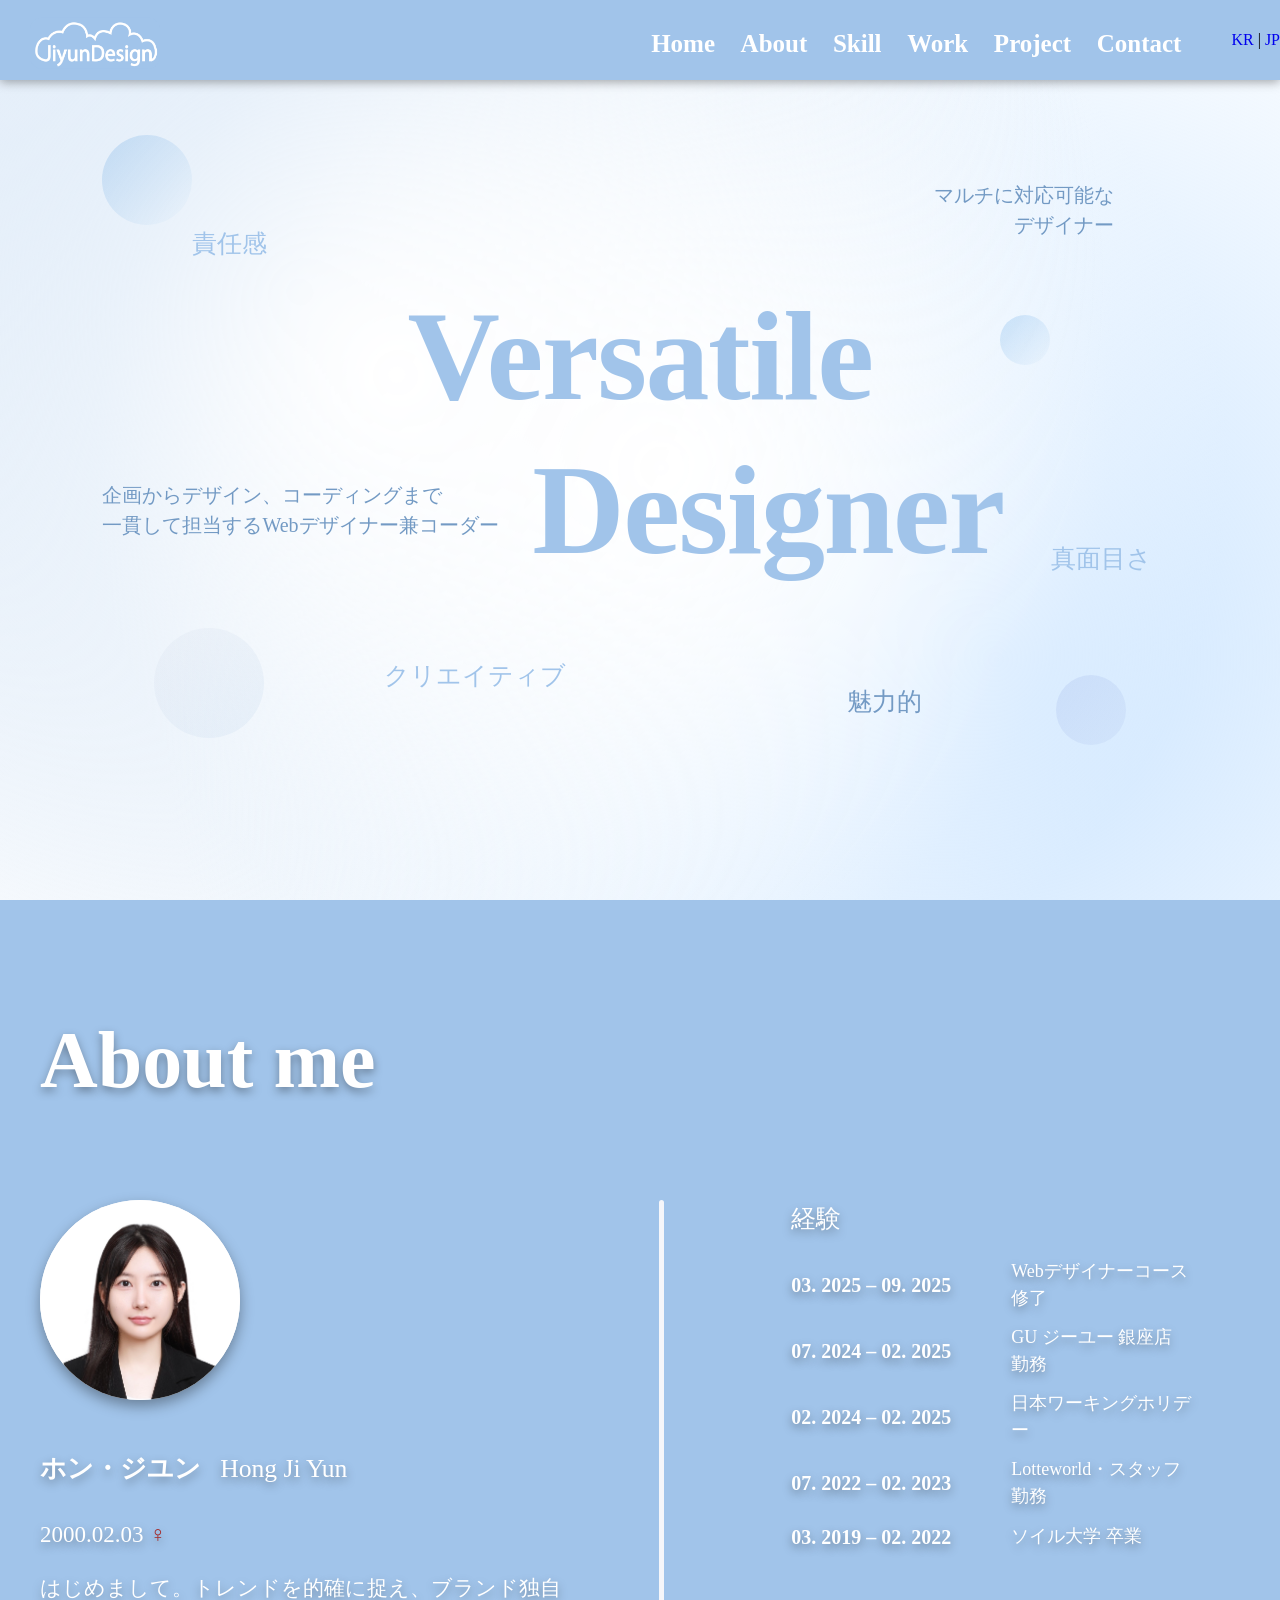
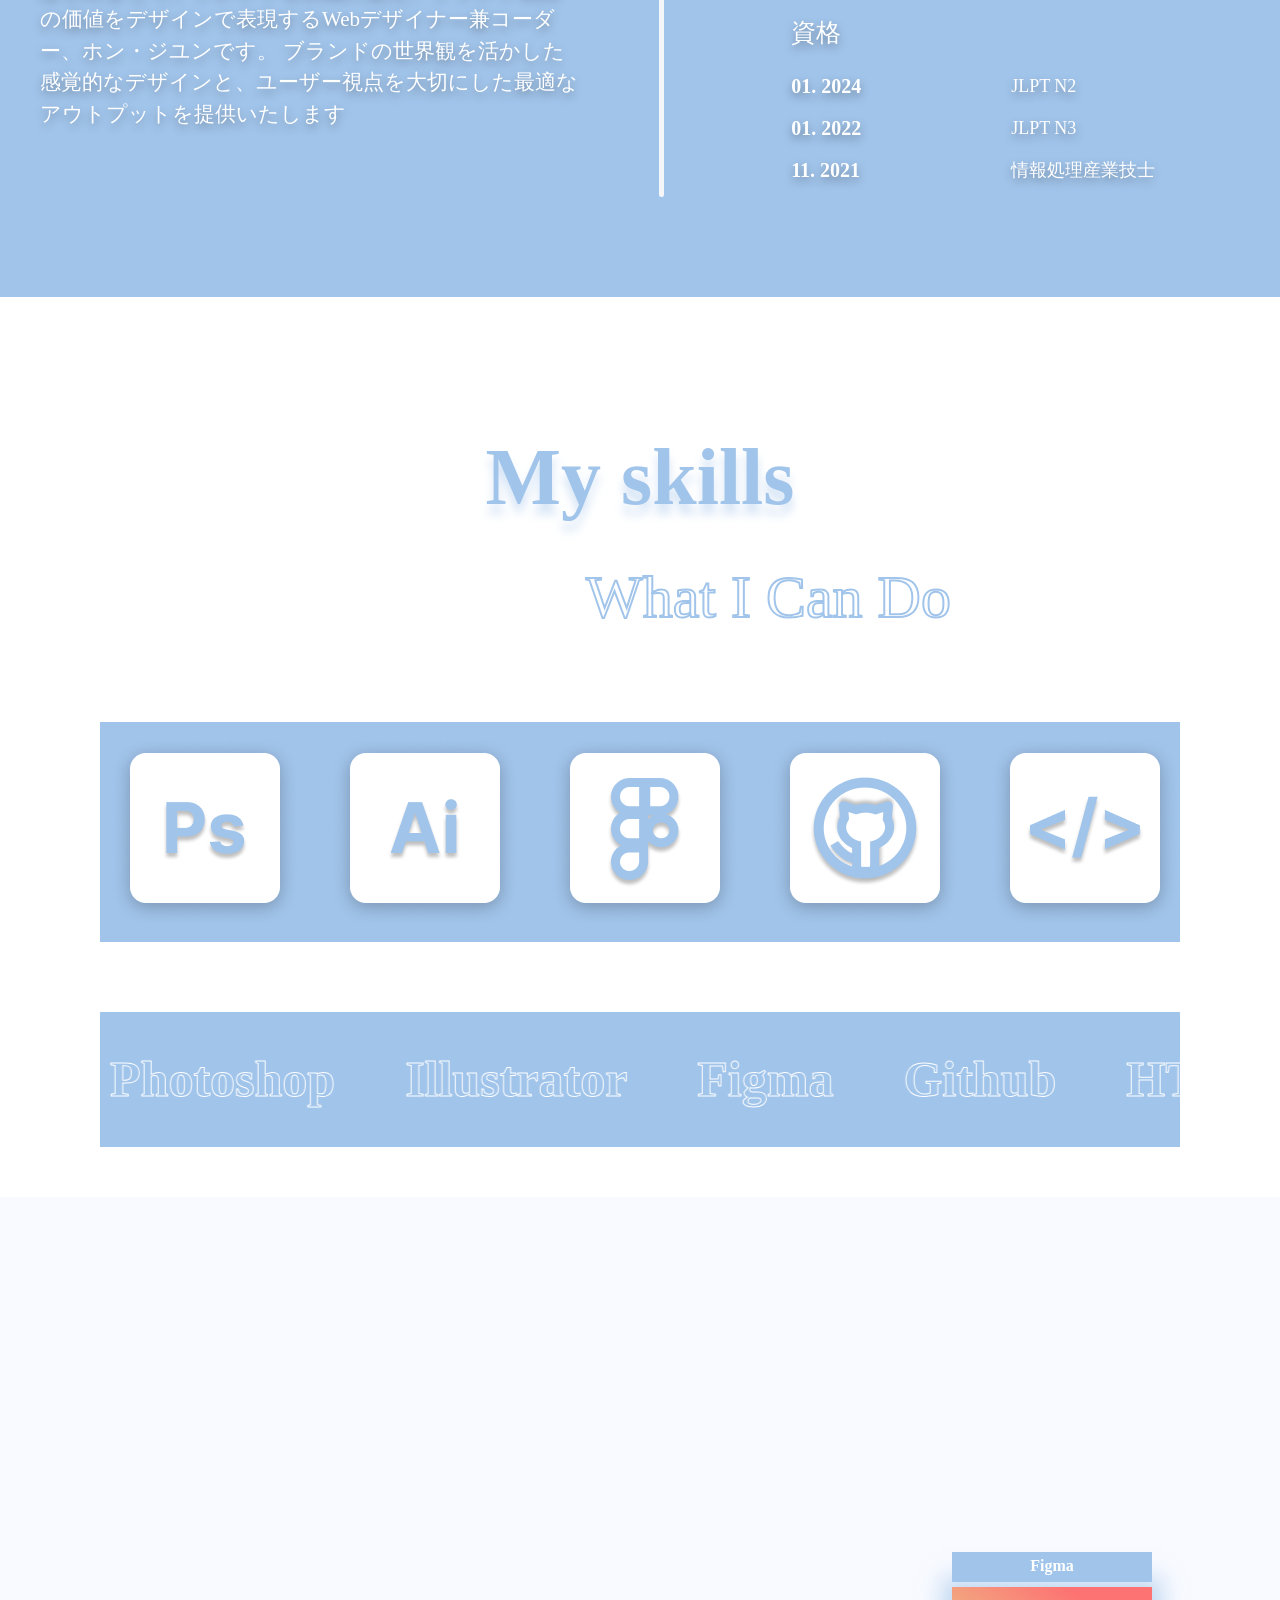
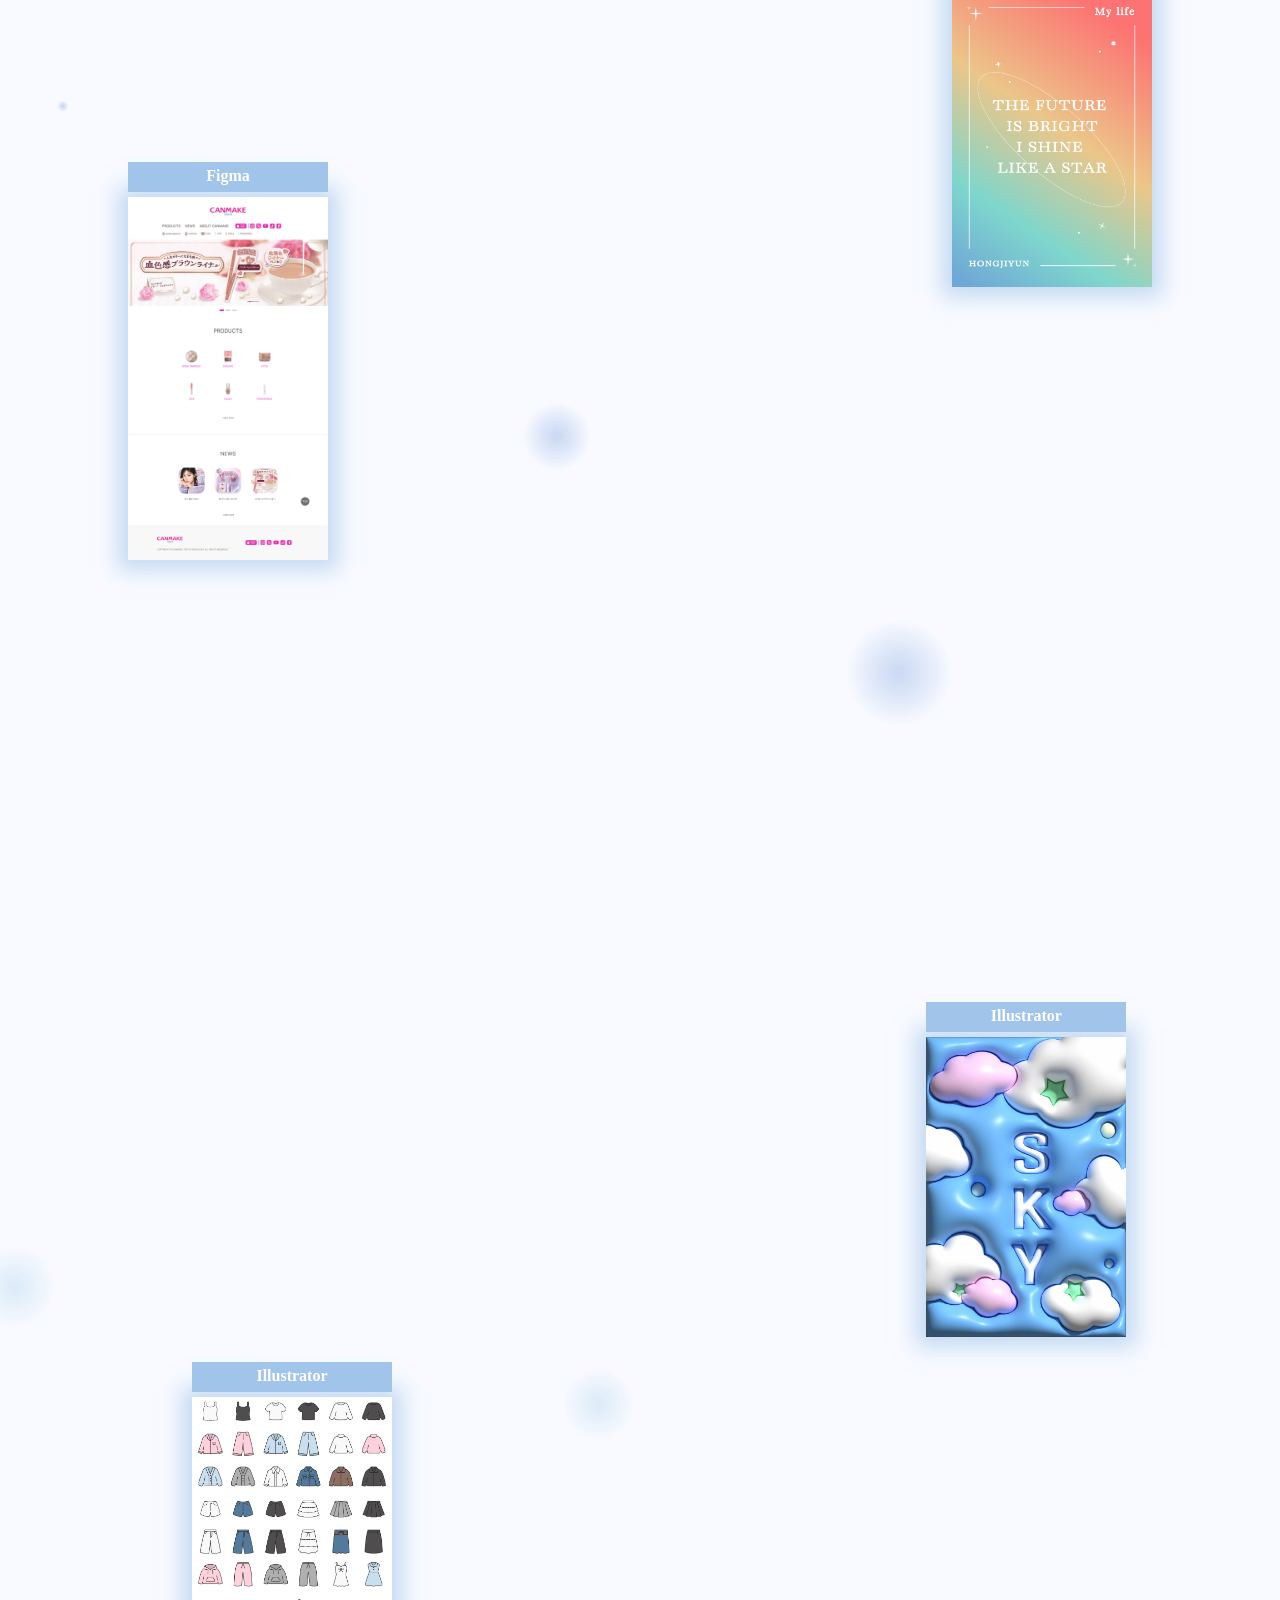
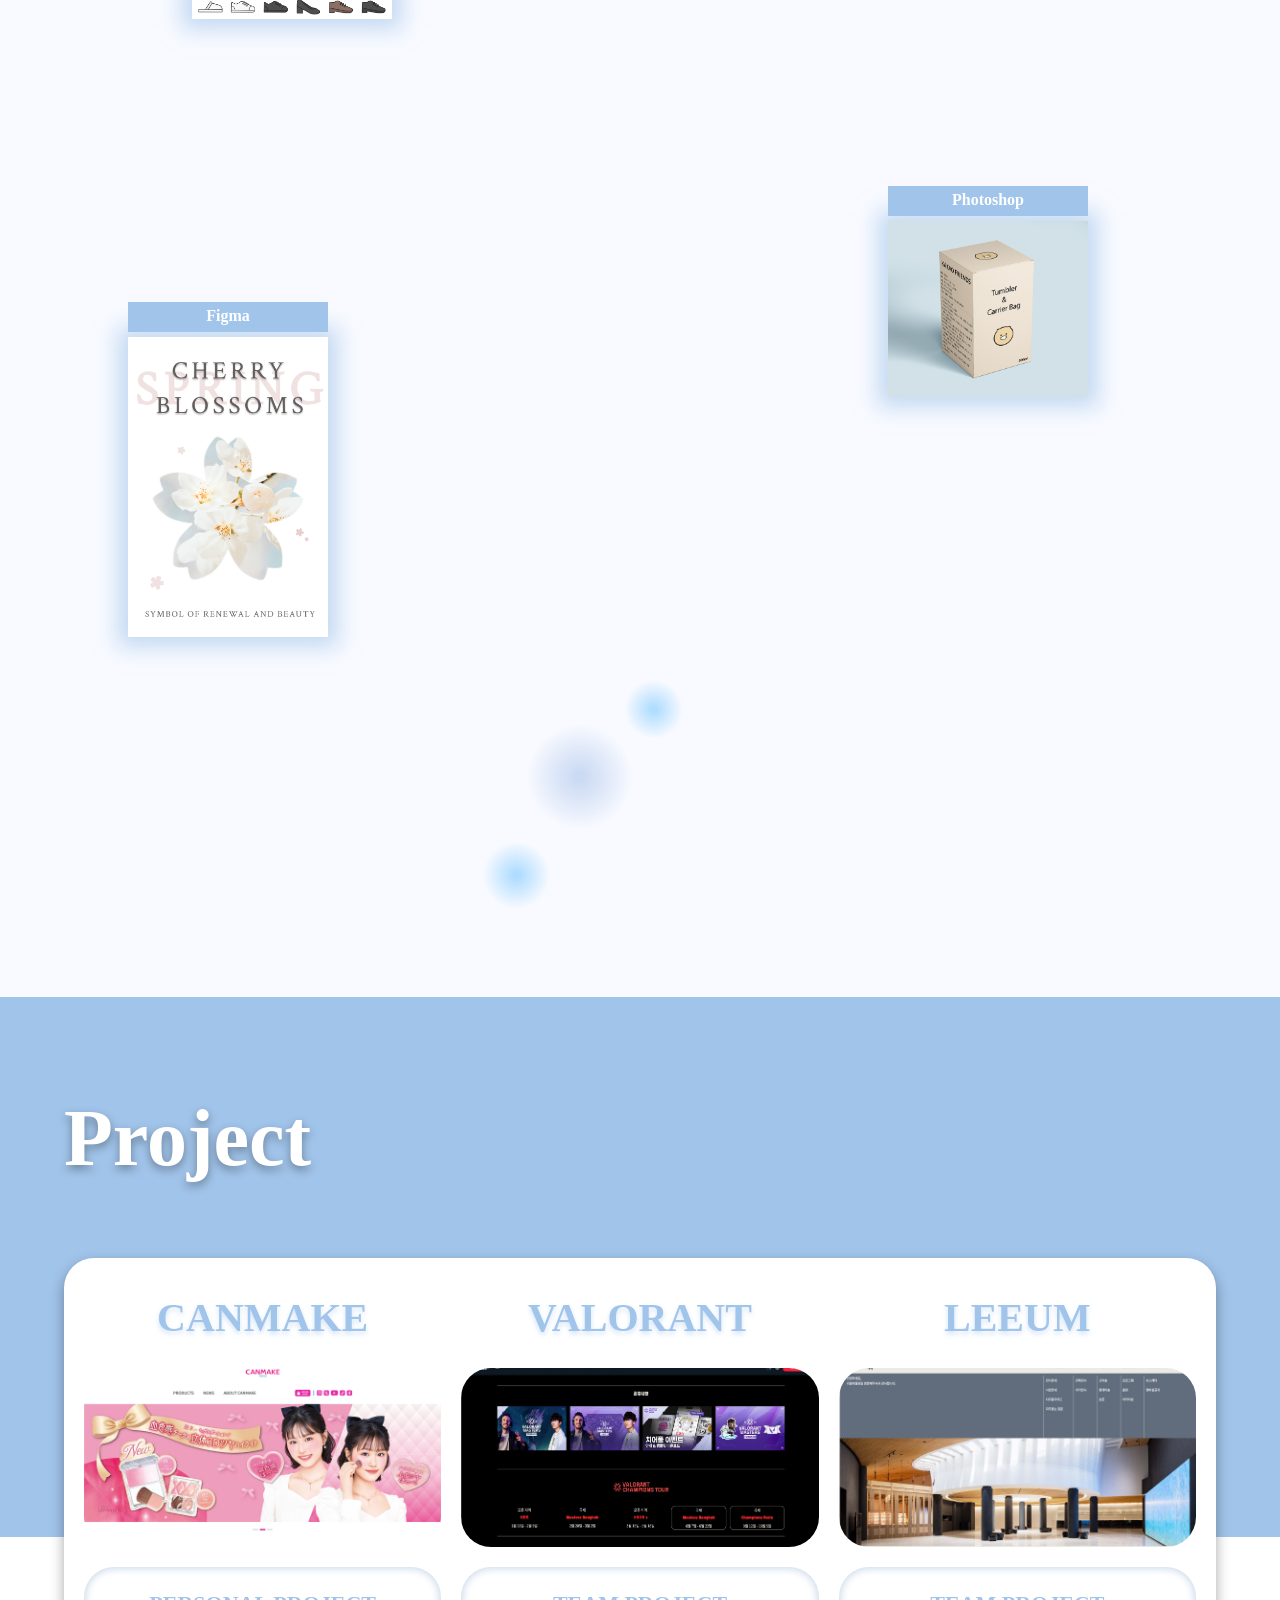
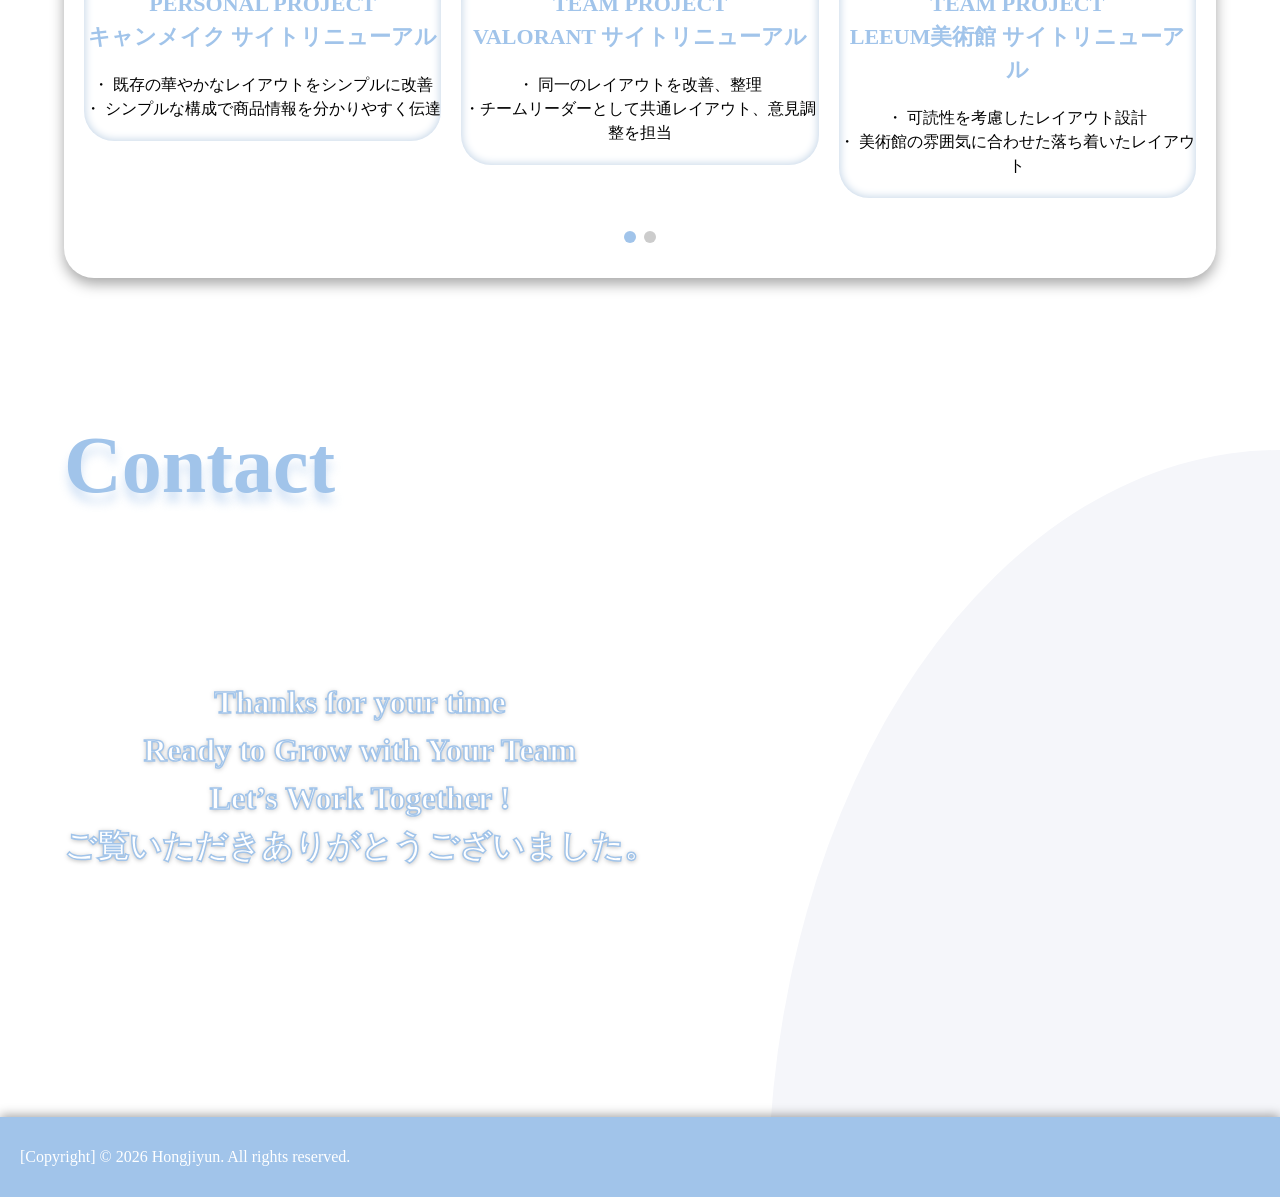
==== index_jp.html @ 3b340b57 "Add files via upload" ====
<!doctype html>
<html lang="ja">
  <head>
    <meta charset="UTF-8" />
    <meta http-equiv="X-UA-Compatible" content="IE=edge" />
    <meta name="viewport" content="width=device-width, initial-scale=1.0" />
    <link rel="icon" href="./img/logo_sky.png" type="image/png" />

    <title>JiyunDesign</title>
    <link
      rel="stylesheet"
      href="https://cdn.jsdelivr.net/npm/swiper@11/swiper-bundle.min.css"
    />
    <link href="https://unpkg.com/aos@2.3.1/dist/aos.css" rel="stylesheet" />
    <link rel="stylesheet" href="./css/reset.css" />
    <link rel="stylesheet" href="./css/index.css" />
  </head>

  <body>
    <header>
      <h1>
        <a href="./index.html"
          ><img src="./img/logo_sky.png" alt="JiyunDesign" class="logo-img"
        /></a>
      </h1>
      <nav>
        <ul class="gnb">
          <li><a href="#intro">Home</a></li>
          <li><a href="#about">About</a></li>
          <li><a href="#skill">Skill</a></li>
          <li><a href="#work">Work</a></li>
          <li><a href="#project">Project</a></li>
          <li><a href="#contact">Contact</a></li>
        </ul>
      </nav>

      <li class="lang-menu">
        <a href="index.html" class="lang-btn">KR</a>
        <span>|</span>
        <a href="index_jp.html" class="lang-btn active">JP</a>
      </li>
    </header>

    <main>
      <section id="intro">
        <div class="floating-shapes">
          <div class="shape"></div>
          <div class="shape"></div>
          <div class="shape"></div>
          <div class="shape"></div>
        </div>

        <div class="container_text_box">
          <div class="container">
            <h1 data-text="" class="container_up">Versatile</h1>
            <h1 data-text="" class="container_down">Designer</h1>
          </div>

          <div class="text_box">
            <div class="intro_text text1">責任感</div>
            <div class="intro_text text2">
              企画からデザイン、コーディングまで<br />
              一貫して担当するWebデザイナー兼コーダー
            </div>
            <div class="intro_text text3">
              マルチに対応可能な <br />デザイナー
            </div>
            <div class="intro_text text4">クリエイティブ</div>
            <div class="intro_text text5">魅力的</div>
            <div class="intro_text text6">真面目さ</div>
          </div>
        </div>
        <div class="drop drop-1"></div>
        <div class="drop drop-2"></div>
        <div class="drop drop-3"></div>
        <div class="drop drop-4"></div>
        <div class="drop drop-5"></div>
        <div class="drop drop-6"></div>
      </section>

      <section id="about">
        <h1 class="about_me_text">About me</h1>

        <div class="about_two_box" data-aos="fade-up" data-aos-duration="1000">
          <div class="profile_textbox">
            <div class="photo_img_box">
              <div class="profile_img_c"></div>
            </div>

            <div class="name_birth_info_textbox">
              <h2 class="name_textbox">
                ホン・ジユン &nbsp;&nbsp;<span>Hong Ji Yun</span>
              </h2>
              <p class="birth_textbox">
                2000.02.03 <span style="color: brown">♀</span>
              </p>
              <p class="info_about_textbox">
                はじめまして。トレンドを的確に捉え、ブランド独自の価値をデザインで表現するWebデザイナー兼コーダー、ホン・ジユンです。
                ブランドの世界観を活かした感覚的なデザインと、ユーザー視点を大切にした最適なアウトプットを提供いたします
              </p>
            </div>
          </div>
          <div class="line_box_container">
            <div class="line_box"></div>
          </div>
          <div class="info_textbox">
            <div
              class="info_text"
              data-aos="fade-left"
              data-aos-duration="1000"
              data-aos-delay="200"
            >
              <h3>経験</h3>
              <ul>
                <li>
                  <span>03. 2025 – 09. 2025</span> Webデザイナーコース 修了
                </li>
                <li>
                  <span>07. 2024 – 02. 2025</span> GU ジーユー 銀座店 勤務
                </li>
                <li><span>02. 2024 – 02. 2025</span> 日本ワーキングホリデー</li>
                <li>
                  <span>07. 2022 – 02. 2023</span>
                  Lotteworld・スタッフ 勤務
                </li>
                <li><span>03. 2019 – 02. 2022</span> ソイル大学 卒業</li>
              </ul>
            </div>

            <div
              class="info_text"
              data-aos="fade-left"
              data-aos-duration="1000"
              data-aos-delay="300"
            >
              <h3>資格</h3>
              <ul>
                <li><span>01. 2024</span> JLPT N2</li>
                <li><span>01. 2022</span> JLPT N3</li>
                <li><span>11. 2021</span> 情報処理産業技士</li>
              </ul>
            </div>
          </div>
        </div>
      </section>

      <section id="skill">
        <li class="skill_text">My skills</li>
        <li class="skill_text_bottom">What I Can Do</li>

        <div class="slide_box">
          <div class="img_box">
            <div class="card">
              <img src="./img/skils_icon/photoshop.png" alt="Photoshop" />
            </div>
            <div class="card">
              <img src="./img/skils_icon/Illustrator.png" alt="Illustrator" />
            </div>
            <div class="card">
              <img src="./img/skils_icon/Figma.png " alt="Figma" />
            </div>
            <div class="card">
              <img src="./img/skils_icon/Github.png" alt="Github" />
            </div>
            <div class="card">
              <img src="./img/skils_icon/HTML5.png" alt="HTML5" />
            </div>
            <div class="card">
              <img src="./img/skils_icon/CSS3.png" alt="CSS3" />
            </div>
            <div class="card">
              <img src="./img/skils_icon/jQuery.png" alt="jQuery" />
            </div>
            <div class="card">
              <img src="./img/skils_icon/javaScript.png" alt="javaScript" />
            </div>
          </div>

          <div aria-hidden class="img_box">
            <div class="card">
              <img src="./img/skils_icon/photoshop.png" alt="Photoshop" />
            </div>
            <div class="card">
              <img src="./img/skils_icon/Illustrator.png" alt="Illustrator" />
            </div>
            <div class="card">
              <img src="./img/skils_icon/Figma.png " alt="Figma" />
            </div>
            <div class="card">
              <img src="./img/skils_icon/Github.png" alt="Github" />
            </div>
            <div class="card">
              <img src="./img/skils_icon/HTML5.png" alt="HTML5" />
            </div>
            <div class="card">
              <img src="./img/skils_icon/CSS3.png" alt="CSS3" />
            </div>
            <div class="card">
              <img src="./img/skils_icon/jQuery.png" alt="jQuery" />
            </div>
            <div class="card">
              <img src="./img/skils_icon/javaScript.png" alt="javaScript" />
            </div>
          </div>
        </div>

        <div class="slide_box_bottom">
          <div class="img_box_bottom">
            <div class="card_bottom">Photoshop</div>
            <div class="card_bottom">Illustrator</div>
            <div class="card_bottom">Figma</div>
            <div class="card_bottom">Github</div>
            <div class="card_bottom">HTML5</div>
            <div class="card_bottom">CSS3</div>
            <div class="card_bottom">jQuery</div>
            <div class="card_bottom">javaScript</div>
          </div>

          <div aria-hidden="true" class="img_box_bottom">
            <div class="card_bottom">Photoshop</div>
            <div class="card_bottom">Illustrator</div>
            <div class="card_bottom">Figma</div>
            <div class="card_bottom">Github</div>
            <div class="card_bottom">HTML5</div>
            <div class="card_bottom">CSS3</div>
            <div class="card_bottom">jQuery</div>
            <div class="card_bottom">javaScript</div>
          </div>
        </div>
      </section>

      <section id="work">
        <div class="text">
          My work <br />
          <h4>
            #Figma <br />#Photoshop<br />
            #Illustrator
          </h4>
        </div>

        <div class="work_img img1">
          <div class="work_img_name">Figma</div>
          <img src="./img/canmake_figma.png" alt="" />
        </div>

        <div class="work_img img2">
          <div class="work_img_name">Illustrator</div>
          <img src="./img/sky_ai.png" alt="" />
        </div>

        <div class="work_img img3">
          <div class="work_img_name">Figma</div>
          <img src="./img/mylife2.png" alt="" />
        </div>

        <div class="work_img img4">
          <div class="work_img_name">Figma</div>
          <img src="./img/cherryblossoms.png" alt="" />
        </div>

        <div class="work_img img5">
          <div class="work_img_name">Illustrator</div>
          <img src="./img/clothes.jpg" alt="" />
        </div>

        <div class="work_img img6">
          <div class="work_img_name">Photoshop</div>
          <img src="./img/box_mokup.png" alt="" />
        </div>
      </section>

      <section id="project">
        <li class="project_text">Project</li>

        <div class="swiper mySwiper">
          <div class="swiper-wrapper">
            <div class="swiper-slide">
              <a
                href="https://hongjiyun.github.io/Canmake_Renewal_HongJiyun/"
                target="_blank"
                class="mainbox_link"
              >
                <div class="swiper_tilte">CANMAKE</div>
                <div class="swiper_img_box swiper_img_box1"></div>
                <div class="swiper_about_box">
                  <div class="swiper_about">
                    PERSONAL PROJECT <br />
                    キャンメイク サイトリニューアル
                  </div>
                  <h4>
                    ・ 既存の華やかなレイアウトをシンプルに改善<br />
                    ・ シンプルな構成で商品情報を分かりやすく伝達
                  </h4>
                </div>
              </a>
            </div>

            <div class="swiper-slide">
              <a
                href="https://hongjiyun.github.io/teamproject_valorant_hjy/"
                target="_blank"
                class="mainbox_link"
              >
                <div class="swiper_tilte">VALORANT</div>
                <div class="swiper_img_box swiper_img_box2"></div>
                <div class="swiper_about_box">
                  <div class="swiper_about">
                    TEAM PROJECT <br />
                    VALORANT サイトリニューアル
                  </div>
                  <h4>
                    ・ 同一のレイアウトを改善、整理<br />
                    ・チームリーダーとして共通レイアウト、意見調整を担当
                  </h4>
                </div>
              </a>
            </div>

            <div class="swiper-slide">
              <a
                href="https://hongjiyun.github.io/leeum_hjy/"
                target="_blank"
                class="mainbox_link"
              >
                <div class="swiper_tilte">LEEUM</div>
                <div class="swiper_img_box swiper_img_box3"></div>
                <div class="swiper_about_box">
                  <div class="swiper_about">
                    TEAM PROJECT <br />
                    LEEUM美術館 サイトリニューアル
                  </div>
                  <h4>
                    ・ 可読性を考慮したレイアウト設計<br />
                    ・ 美術館の雰囲気に合わせた落ち着いたレイアウト
                  </h4>
                </div>
              </a>
            </div>

            <div class="swiper-slide">
              <a
                href="https://hongjiyun.github.io/zerowaste/"
                target="_blank"
                class="mainbox_link"
              >
                <div class="swiper_tilte">ZEROWASTE</div>
                <div class="swiper_img_box swiper_img_box4"></div>
                <div class="swiper_about_box">
                  <div class="swiper_about">
                    PERSONAL PROJECT <br />
                    ZERO WASTE サイト制作
                  </div>
                  <h4>
                    ・ 架空のブランド企画<br />
                    ・ シンプルな構造で商品情報を伝達
                  </h4>
                </div>
              </a>
            </div>

            <div class="swiper-slide">
              <a
                href="https://hongjiyun.github.io/teamproject_valorant_hjy/"
                target="_blank"
                class="mainbox_link"
              >
                <div class="swiper_tilte">CANMAKE</div>
                <div class="swiper_img_box swiper_img_box1"></div>
                <div class="swiper_about_box">
                  <div class="swiper_about">
                    PERSONAL PROJECT <br />
                    キャンメイク サイトリニューアル
                  </div>
                  <h4>
                    ・ 既存の華やかなレイアウトをシンプルに改善<br />
                    ・ シンプルな構成で商品情報を分かりやすく伝達
                  </h4>
                </div>
              </a>
            </div>
          </div>
          <div class="swiper-pagination"></div>
        </div>
      </section>

      <section id="contact">
        <li class="contact_text">Contact</li>

        <div class="contact_text_card">
          <li class="contact_text_bottom">
            Thanks for your time<br />
            Ready to Grow with Your Team <br />
            Let’s Work Together !<br />
            ご覧いただきありがとうございました。
          </li>

          <div class="contact_card">
            <div class="card-inner">
              <div class="card-front">
                ホン・ジユン<span>Webデザイナー兼コーダー</span>
              </div>
              <div class="card-back">
                <div class="contact_card_text">
                  <div class="contact_card_text_p">
                    <p>
                      <span style="color: #a1c4ea; font-weight: bold">T : </span
                      >010-7191-4506
                    </p>
                    <p>
                      <span style="color: #a1c4ea; font-weight: bold">M : </span
                      >merjiyun@naver.com
                    </p>
                    <p>
                      <span style="color: #a1c4ea; font-weight: bold">G : </span
                      >https://github.com/hongjiyun
                    </p>
                  </div>
                </div>
              </div>
            </div>
          </div>
        </div>

        <div class="contact_right_box"></div>

        <div class="reserved">
          [Copyright] © 2026 Hongjiyun. All rights reserved.
        </div>
      </section>
    </main>

    <div id="imageModal" class="modal_overlay">
      <div class="modal_content">
        <span class="close_btn">&times;</span>
        <img id="modalImage" src="" alt="" />
      </div>
    </div>
    <script src="https://cdn.jsdelivr.net/npm/swiper@11/swiper-bundle.min.js"></script>
    <script src="https://ajax.googleapis.com/ajax/libs/jquery/3.7.1/jquery.min.js"></script>
    <script src="https://unpkg.com/aos@2.3.1/dist/aos.js"></script>
    <script>
      AOS.init();
    </script>
    <script src="./js/index.js"></script>
    <button id="topBtn" class="top_btn">TOP</button>
  </body>
</html>
---- css/index.css ----
* {
  box-sizing: border-box;
}

html {
  overflow-x: hidden;
}


header {
  position: fixed;
  top: 0;
  left: 0;
  width: 100%;
  height: 80px;
  display: flex;
  align-items: center; 
  background-color: #A1C4EA;
  z-index: 100;
 box-shadow: 0 2px 10px rgba(0, 0, 0, 0.35);
}


header h1 {
  margin: 0; 
  margin-left: 30px; 
  display: flex;
  align-items: center;
  overflow: hidden;
}

header h1 a {
  display: flex;
  align-items: center;
}

.logo-img {
  max-width: 130px;
  width: 100%;
  height: auto;
  display: block;
  transform: translateY(-4px);
}

nav {
  margin-left: auto; 
  padding-right: 20px;
}

.gnb {
  display: flex;
  gap: clamp(10px, 2vw, 35px);
  margin: 0;
  padding-right: 30px;
  box-sizing: border-box;

}


.gnb > li {
  height: 40px;
  border-radius: 10px;
  margin-top: 7px;
  box-sizing: border-box;
  display: flex;         
  justify-content: center; 
  align-items: center;  
  
}

.gnb > li > a {
 color: #ffffff;
  text-align: center;
  font-size: clamp(15px, 2.7vw, 25px);
  font-weight: 700;
}


section{
    width: 100%;
    min-height: 100vh;
}

body{
  margin: 0;
  min-height: 100vh;
	user-select: none; 
  -webkit-user-select: none; 
  }


  /* intro*/
#intro {
  position: relative; 
  height: 100vh; 
  display: flex;
  align-items: center;
  justify-content: center;
  overflow: hidden;
}


#intro.hidden {
  opacity: 0;
}


.text_box,
.floating-shapes {
  position: absolute;
  inset: 0;
}

.shape {
	position: absolute;
	border-radius: 50%;
	opacity: 0.6;
	animation: float 6s ease-in-out infinite;
}

.shape:nth-child(1) {
	width: 90px;
	height: 90px;
	background: linear-gradient(
		135deg,
		#1879d34d,
		rgba(232, 248, 255, 0.1)
	);
	top: 15%;
	left: 8%;
	animation-delay: 0s;
}

.shape:nth-child(2) {
	width: 70px;
	height: 70px;
	background: linear-gradient(
		135deg,
		rgba(131, 156, 224, 0.3),
		rgba(83, 107, 194, 0.1)
	);
	top: 75%;
	right: 12%;
	animation-delay: 2.5s;
}

.shape:nth-child(3) {
	width: 110px;
	height: 110px;
	background: linear-gradient(
		135deg,
		rgba(198, 204, 221, 0.2),
		rgba(57, 126, 196, 0.1)
	);
	bottom: 18%;
	left: 12%;
	animation-delay: 4s;
}

.shape:nth-child(4) {
	width: 50px;
	height: 50px;
	background: linear-gradient(
		135deg,
		rgba(24, 125, 219, 0.3),
		rgba(211, 226, 235, 0.1)
	);
	top: 35%;
	right: 18%;
	animation-delay: 1.2s;
}

@keyframes float {
  0%, 100% {
    transform: translateY(-10px);
  }
  50% {
    transform: translateY(10px);
  }
}




.container {
	text-align: center;
	z-index: 1;
  height: 400px;
  padding: 10px 10px;
  /* margin-left: -100px; */
animation: containerFloat 3s ease-in-out infinite;
box-sizing: border-box;
max-width: 980px;
width: 100%;
}

.container_down{
  margin-left: clamp(1rem, 20vw, 20rem);
  margin-top: -0.3em
}


.container>h1 {
	font-size: clamp(60px, 10vw, 136px);
	font-weight: 700;
	background: linear-gradient(
		135deg,
    #A1C4EA 0%,   
    #A1C4EA 35%,   
    #ffffff 50%,   
    #A1C4EA 65%,   
    #A1C4EA 100%   
	);
	-webkit-background-clip: text;
	background-clip: text;
	-webkit-text-fill-color: transparent;
	background-size: 400% 400%;
	animation: gradientShift 4s ease infinite;
	letter-spacing: -1.5px;
	position: relative;
  
}

@keyframes containerFloat {
  0%, 100% {
    transform: translateY(-10px);
  }
  50% {
    transform: translateY(10px);
  }
}



@keyframes gradientShift {
	0%,
	100% {
		background-position: 0% 50%;
	}
	50% {
		background-position: 100% 50%;
	}
}


@keyframes fadeInUp {
	from {
		opacity: 0;
		transform: translateY(25px);
	}
	to {
		opacity: 1;
		transform: translateY(0);
	}
}


.text_box {
  position: absolute; 
  top: 0;
  left: 0;
  width: 100%;
  height: 100%;
  
}

.intro_text {
  position: absolute;
  color: #A1C4EA;
  font-weight: 500;
  font-size: 20px;
  z-index: 99;
}


.text1 { top: 25%; left: 15vw; font-size: 25px; }
.text2 { bottom: 40%; left: 8vw; color: #739ac4; }
.text3 { top: 20%; right: 13vw; text-align: right; color: #739ac4; white-space: nowrap;}
.text4 { top: 73%; left: 30vw; font-size: 25px;}
.text5 { bottom: 20%; right: 28vw;  font-size: 25px; color: #739ac4;}
.text6 { top: 60%; right: 10vw; font-size: 25px;}




/* drop */
:root {
  --blue-1: rgb(143, 182, 235);
  --blue-2: rgb(214, 225, 240);
  --blue-3: rgb(119, 171, 230);
  --blue-4: rgb(194, 216, 247);
}

.drop {
    position: absolute;
  top: -30px;
  width: 30px;
  height: 30px;
  border-radius: 50%;
  opacity: 0.5;

  animation: drop 5s linear infinite;
  will-change: transform;
  pointer-events: none;

  &.drop-1 {
    left: 10%;
    animation-delay: 0s;
    background-color: var(--blue-1);
    width: 40px;
    height: 40px;
  }

  &.drop-2 {
    left: 30%;
    animation-delay: 1.2s;
    background-color: var(--blue-2);
  }

  &.drop-3 {
    left: 20%;
    animation-delay: 2.5s;
    background-color: var(--blue-3);
  }

  &.drop-4 {
    left: 70%;
    animation-delay: 1.8s;
    background-color: var(--blue-1);
  }

  &.drop-5 {
    left: 80%;
    animation-delay: 3s;
    background-color: var(--blue-4);
    width: 40px;
    height: 40px;
  }

  &.drop-6 {
    left: 90%;
    animation-delay: 0s;
    background-color: var(--blue-1);
  }
}



@keyframes drop {
  0% {
    transform: translateY(0) scale(1);
  }
  100% {
    transform: translateY(100vh) scale(0.8);
  }
}

.about_me_text,.project_text{
  text-shadow: 0 4px 10px rgba(0,0,0,0.35);
  font-size: clamp(80px, 6vw, 120px);
  font-weight: 700;

}


 .skill_text, #work>.text,  .contact_text{
text-shadow: 0 10px 10px rgba(161, 196, 234, 0.45);
  font-size: clamp(80px, 6vw, 120px);
  font-weight: 700;


}


/* about */
#about {
  background-color: #A1C4EA;
  width: 100%;
  box-sizing: border-box;
  position: relative;
   padding: 100px 0;
   color: #FFF;
  text-shadow: 0 4px 10px rgba(0,0,0,0.35);

}


.about_me_text{
  margin-bottom: 30px;  
  max-width: 1200px;
  margin: 0 auto;
}

.about_two_box {
  max-width: 1200px;
  margin: 0 auto;
  display: flex;
  align-items: stretch; 
  justify-content: space-between;
  gap: clamp(20px, 4vw, 60px);
  box-sizing: border-box;
  margin-top: 80px;
}


/* 왼쪽 */
.profile_textbox {
  width: 45%;
  
}

.photo_img_box {
  width: 200px;
  aspect-ratio: 1 / 1;
  background: #fff;
  border-radius: 50%;
  box-shadow: 0 6px 14px rgba(0, 0, 0, 0.35);
  display: flex;
align-items: center;
margin-bottom: 50px;

}

.profile_img_c {
width: 100%;
  height: 100%;
  background-image: url(./../img/myphoto.jpg);
  background-repeat: no-repeat;
  background-size: 118%;
  background-position: center 0%;
  border-radius: 50%;
}


.name_textbox {
  font-size: clamp(20px, 2vw, 35px);
  font-weight: 700;
  margin-bottom: 30px;
}

.name_textbox span {
  display: inline;
    font-size: clamp(20px, 2vw, 30px);
  font-weight: 400;
  margin-top: 4px;
    
}

.birth_textbox {
  margin: 10px 0 20px;
  font-size: clamp(18px, 2vw, 23px);

}

.info_about_textbox {
  font-size: clamp(19px, 2vw, 21px);
}



/* 라인박스 */
.line_box_container {
  flex: 0 0 60px;
  display: flex;
  align-items: center;
  justify-content: center;
}

.line_box {
  width: 5px;
  height: 100%; 
  background-color: #f5f6fa;
  border-radius: 3px;
}


/* 오른쪽 */
.info_textbox {
  width: 45%;
  display: flex;
  align-items: center;
  justify-content: center;
  flex-direction: column; 
  gap: 50px;
  border-radius: 30px;
  box-sizing: border-box;
  flex: 1;
  min-width: 0;   
  white-space: normal; 
}


.info_text {
  max-width: 400px;
  width: 100%;
  margin: 0 auto;
  min-width: 0; 
}

.info_text h3 {
  font-size: clamp(20px, 3vw, 25px);
  margin-bottom: 20px;
  white-space: nowrap; 
}

.info_text li {
  display: flex;
  align-items: center;
  gap: clamp(12px, 2vw, 20px);
  margin-bottom: 12px;
  min-width: 0;
}



.info_text li {
  font-size: clamp(16px, 2vw, 18px);
}


/*왼쪽 */
.info_text li span:first-child {
  width: 180px;
  flex-shrink: 0;
  white-space: nowrap;
  font-size: clamp(16px, 10vw, 20px);
  font-weight: 600;
   margin-right: clamp(12px, 2vw, 20px);
}



/* skill */
#skill{
   width: 100%;
   padding: 100px;
   padding-top: 120px;
   padding-bottom: 0;
   box-sizing: border-box;
   background-color: #FFF;
}

/* skill text */
.skill_text{
  text-align: center;
  color: #A1C4EA;
}


.skill_text_bottom{
  color: #ffffff;     
  font-weight: 500;    
  -webkit-text-stroke: 2px #A1C4EA;
  font-size: clamp(17px, 7vw, 60px);
  margin-top: 15px;
  margin-bottom: 80px;
  padding-left: 45%;
white-space: nowrap;
}

/* slide_box */
 .slide_box {
  margin: 0 auto;
  padding: 5px 0;
  max-width: 100%;
  overflow: hidden;
  display: flex;
  background-color: #A1C4EA;
  box-sizing: border-box;
  z-index: 9;
  
}

.slide_box:hover .img_box {
  animation-play-state: paused;
}

.slide_box > div {
  flex: 0 0 100%;
}

.img_box {
  display: flex;
  gap: 10px;
  padding: 0 10px 0 0;
  will-change: transform;
  animation: scrolling 10s linear infinite;
  width: max-content;
}

@keyframes scrolling {
  0% { transform: translateX(0); }
  100% { transform: translateX(-100%); }
}

.card {
  width: 100%;
  border-radius: 24px;
  padding: 10px;
  display: flex;
  justify-content: center;
  align-items: center;
  min-height: 200px;
}

.slide_box_bottom {
  margin: 70px auto 0;
  padding: 30px 0;
  max-width: 100%;
  overflow: hidden;
  display: flex;
  background-color: #A1C4EA;
  box-sizing: border-box;
  align-items: center;
}

.slide_box_bottom:hover .img_box_bottom {
  animation-play-state: paused;
}

.slide_box_bottom > div {
  flex: 0 0 auto;
}

.img_box_bottom {
  display: flex;
  gap: 50px;
  padding-right: 30px;
  will-change: transform;
  animation: scrolling_bottom 15s linear infinite reverse;
  width: max-content;
}

.img_box,
.img_box_bottom {
  will-change: transform;
  backface-visibility: hidden;
}


@keyframes scrolling_bottom {
  0% { transform: translateX(0); }
  100% { transform: translateX(-100%); }
}

.card_bottom {
  min-height: 40px;
  padding: 0 10px;
  display: flex;
  justify-content: center;
  align-items: center;
  font-size: 50px;
  font-weight: 600;
  color: #A1C4EA;
  white-space: nowrap;
  -webkit-text-stroke: 1px #ffffff;
}



  /* work */
#work{
  width: 100%;
  min-height: 3000px;
  background-color: #ffffff;
  position: relative;
  z-index: 20;
  text-align: center;
  font-weight: bold;
  container-type: size;
  
}


#work canvas {
  position: absolute;
  top: 0;
  left: 0;
  display: block;
  width: 100%;
  height: 100%;
  background: #f8faff;
  z-index: 0;
}

  #work>.text{
    font-weight: 800;
  }


.text {
  position: sticky;
  max-width: 700px;
  width: 100%;
  top: 38%;
  margin: 0 auto;
  color: #A1C4EA;
  opacity: 0;
  transition: opacity 0.3s ease;
  z-index: 99;
  -webkit-text-stroke: 0.8px #fff;
   will-change: opacity;
  transform: translateZ(0);
}

.text>h4{
  color: #A1C4EA;
  font-weight: 900;
  -webkit-text-stroke: 0.8px #fff;
  	font-size: clamp(20px, 6vw, 30px);

}

.text.active {
  opacity: 1;     
  visibility: visible;   
  pointer-events: auto;     
}


.work_img {
  position: absolute;
  z-index: 30;
  max-width: 200px;
  width: 100%; 
box-shadow: 0 0 20px 10px rgba(161, 196, 234, 0.6);
  display: flex;
  flex-direction: column;
  gap: 8px; 

  
}

.work_img > img {
  width: 100%;      
  height: auto;     
  display: block;
  max-width: 100%;  
  object-fit: contain; 
}


/* img1234 */
.img1{
  top: 20%;
  left: 10%;
}

.img2{
  top: 48%;
  right: 12%;
}

.img3{
  top: 13%;
  right: 10%;
}

.img4{
  top: 78%;
  left: 10%;
}

.img5{
  top: 60%;
  left: 15%;
}

.img6{
  bottom: 20%;
  right: 15%;
}


.work_img_name {
  max-width: 200px;
  width: 100%;
  height: 30px;
  position: absolute;
  top: -35px;
  background-color: #A1C4EA;       
  padding: 2px;
  box-sizing: border-box;
  color: #FFF;
  font-size: clamp(12px,4vw,16px);
}

/* modal img */
.modal_overlay {
  display: none; 
  position: fixed;
  z-index: 9999;
  left: 0;
  top: 0;
  width: 100%;
  height: 100%;
  background-color: #fff; 
}

.modal_content {
  width: 100%;
  height: 100%;
  display: flex;
  justify-content: center;
  align-items: center;
}

.modal_content img {
  max-width: 100%;
  max-height: 100%;
  object-fit: contain; 
}

/* cloase btn */
.close_btn {
  position: absolute;
  top: 20px;
  right: 30px;
  color: #A1C4EA; 
  font-size: 60px;
  font-weight: bold;
  cursor: pointer;
  z-index: 10000;
  line-height: 1;
}

.modal_content img {
  max-width: 100%;
  max-height: 100%;
  object-fit: contain;
  transition: transform 0.1s ease-out; 
  cursor: grab; 
  user-select: none;
  -webkit-user-drag: none; 
  position: relative;
}

.modal_content img:active {
  cursor: grabbing; 
}



/* project  */
#project{
position: relative;
  background: linear-gradient(
    to bottom,
    #A1C4EA 60%,
    #fff 60%
  );
}



.project_text{
  color: #ffffff;
  position: absolute;
  top: 9%;
  left: 5%;
  pointer-events: none;
}



.swiper {
  width: 90%;
  background-color: rgb(255, 255, 255);
  box-sizing: border-box;
 position: absolute;
 top: 29%;
 text-align: center;
 display: flex;
  flex-direction: column;
  padding: 30px 20px 80px 20px;
  left: 5%;
  border-radius: 30px;
  box-shadow: 0 6px 14px rgba(0, 0, 0, 0.35);
  overflow: hidden;
}


.swiper_img_box{
  aspect-ratio: 2 / 1;  
  max-width: 450px;
  width: 100%;
  background-size: cover; 
  background-position: center;
  margin: 0 auto;
  margin-bottom: 20px;
  border-radius: 30px;
}

.swiper_img_box1{background-image: url(../img/canmake_s.png);}
.swiper_img_box2{background-image: url(../img/valorant_s.png);}
.swiper_img_box3{background-image: url(../img/leeum_s.png);}
.swiper_img_box4{background-image: url(../img/zerowaste_s.png);}


.swiper_about{
 font-size: 22px; 
  font-weight: 700;  
  color: #A1C4EA;
  margin-bottom: 20px;
  text-align: center;
  align-items: center;
  border-radius: 30px;
  /* text-shadow: 0 2px 5px rgba(161, 196, 234, 0.45); */
}

.swiper-pagination{
  margin-bottom: 20px;
  
}
.swiper-container .swiper-pagination {
    display: flex;
    justify-content: center;
    align-items: center;
    gap: 15px; 
    bottom: 20px;
    width: 100%;
}

.swiper-pagination .swiper-pagination-bullet {
    width: 12px;
    height: 12px;
    background: #ccc;
    opacity: 1;
    margin: 0; 
}

.swiper-pagination .swiper-pagination-bullet-active {
    background: #A1C4EA;
}

a {
  text-decoration: none;      
  outline: none;             
  -webkit-tap-highlight-color: rgba(0,0,0,0);  
}

a:focus, a:active {
  outline: none;             
}


.swiper_about_box{
  border-radius: 30px;
  box-shadow: inset 0 0 8px 1px #c4d5e7;
  padding: 20px 0;
  max-width: 450px;
  width: 100%;
  margin: 0 auto;
}



a:link h4, 
a:visited h4, 
a:hover h4, 
a:active h4 {
  color: rgb(0, 0, 0); 
  text-decoration: none;
  
}



/* box hover */
.swiper-slide {
  display: flex;
  flex-direction: column;
  border-radius: 30px;
  box-sizing: border-box;
  transition: background-color 0.3s ease, color 0.3s ease;
  cursor: pointer; 
}

.swiper_tilte {
  font-size: 40px;
  font-weight: 700;
  color: #A1C4EA;
  margin-bottom: 20px;
  text-shadow: 0 3px 5px rgba(161, 196, 234, 0.45);
  transition: color 0.3s ease, text-shadow 0.3s ease; 
}

.swiper-slide:hover {
  background-color: #A1C4EA; 
}

.swiper-slide:hover .swiper_tilte {
  color: #ffffff; 
text-shadow: 0 4px 10px rgba(0,0,0,0.35);
}

.swiper-slide:hover .swiper_about{
  color: #ffffff; 
}

.swiper-slide:hover .swiper_about_box{
  box-shadow: none;
text-shadow: 0 4px 10px rgba(0,0,0,0.35);
}





/* contact */
#contact{
  position: relative;
 background-color: #FFF;

}

.contact_text{
  color: #A1C4EA;
  position: absolute;
  top: 12%;
  left: 5%;
  z-index: 99;
}

.contact_text_card{
  display: flex;
  justify-content: space-around;
  position: absolute;
  top: 40%;
  left: 5%; 
  width: 90%;
  z-index: 10;
  perspective: 1000px;
   gap: clamp(16px, 4vw, 60px);
}

.contact_text_bottom{
  white-space: nowrap;
  font-size: clamp(30px, 2.5vw, 50px);
  font-weight: 700;
  color: #ffffff;
  -webkit-text-stroke: 1.5px #A1C4EA;
  display: flex;
  text-align: center;
  align-items: center;
   text-shadow: 0 1px 5px rgba(0,0,0,0.35);
}

/* contact_right_box */
.contact_right_box{
  position: absolute;
 bottom: 0;
  right: 0;          
  width: 40%;         
  height: 83%;      
  background-color: #f5f6fa;
border-top-left-radius: 100%;
 
}

.contact_card {
  max-width: 650px;
 width: 100%;
  aspect-ratio: 650 / 300; 
}

.card-inner {
  position: relative;
  width: 100%;
  height: 100%;
  transform-style: preserve-3d; 
  transition: transform 0.6s;
}

.contact_card:hover .card-inner,
.contact_card.is-flipped .card-inner {
  transform: rotateY(180deg);
}

.card-front,
.card-back {
  position: absolute;
  width: 100%;
  height: 100%;
  backface-visibility: hidden; 
  display: flex;
  align-items: center;
  justify-content: center;
  font-size: 1.5rem;
  border-radius: 10px;
}

.card-back {
   display: block; 
-webkit-user-select: text;
  user-select: text;
}

/* front */
.card-front {
  background-color: #A1C4EA;
  background-image: url("../img/logo_sky.png");
  background-repeat: no-repeat;
  background-size: clamp(150px,3vw, 200px);
  background-position: right 20px bottom 20px;
  box-shadow: 0 6px 14px rgba(0, 0, 0, 0.35);
  font-size: clamp(40px, 3vw, 50px);
  font-weight: 600;
  display: flex;
  flex-direction: column; 
  justify-content: center;
  align-items: flex-start;
  padding-left: 80px; 
  box-sizing: border-box;
  color: #FFF;
}


/*back */
.card-back {
  background: #FFF;
  transform: rotateY(180deg); 
  box-shadow: 0 6px 14px rgba(0, 0, 0, 0.35);
  background-image: url("../img/logo_sky.png");
  background-repeat: no-repeat;
  background-size: clamp(150px,3vw, 200px);
  background-position: right 20px top 20px;
  font-size: clamp(16px, 3vw, 24px);
  font-weight: 400;
  
}

.card-front span {
  margin-top: 30px; 
  font-size: clamp(19px, 3vw, 24px);
  font-weight: 400;
  color: #FFF;
text-shadow: 0 4px 10px rgba(0,0,0,0.35);

}


.contact_card_text {
  position: absolute;
  top: 30%;
  left: 10%;
  display: flex;
  flex-direction: column;
  gap: clamp(10px, 1.2vw, 14px);
}

.contact_card_text p {
  margin-bottom: clamp(6px, 10vw, 12px);
}

.contact_card_text_p span{
-webkit-user-select: none;
  user-select: none;
}


.reserved{
  position: absolute;
  bottom: 0;
  width: 100%; 
  height: 80px; 
  background-color: #A1C4EA;
  display: flex;
  text-align: center;
  align-items: center;
  padding-left:  20px;
  box-sizing: border-box;
  color: #FFF;
  font-size: clamp(13px,2.4vw,16px);
box-shadow: 0 -2px 10px rgba(0, 0, 0, 0.35);
}


.top_btn {
  position: fixed;
  bottom: 100px;         
  right: 30px;          
  z-index: 999;     
  width: 40px;
  height: 40px;
  background-color: #A1C4EA;
  color: #fff;
  border: none;
  border-radius: 50%;
  cursor: pointer;
  font-size: 12px;
  font-weight: bold;
  opacity: 0;
  visibility: hidden;
  transition: all 0.4s ease; 
box-shadow: 0 2px 5px rgba(0, 0, 0, 0.35);

}

.top_btn.show {
  opacity: 1;
  visibility: visible;
}

.top_btn:hover {
  background-color: #A1C4EA;

}



/* 반응형 */

/* 1230 */
@media (max-width: 1230px) {
.about_two_box,.about_me_text{
  width: min(90%, 1200px);
}

.info_text li span:first-child {
  font-size: clamp(10px, 10vw, 18px);
  
}

/* 우측 span */
.info_text li{
  font-size: clamp(8px, 2vw, 16px);
  gap: 0;

}

.contact_text_card{
  display: flex;
  flex-direction: column;
   align-items: center;  
  width: 70%;
   position: absolute;
    top: 30%;
    left: 50%;
    transform: translateX(-50%); 
   gap:80px;

}

.contact_text_bottom{
  font-size: clamp(30px, 3vw, 50px);

} 

}


/* 1049 */
@media (max-width: 1049px) {

.info_about_textbox{
  font-size: clamp(16px, 1vw, 20px);
}

.info_text li span:first-child {
  font-size: clamp(16px, 1vw, 18px);
  margin-right: 0;
}

/* 우측 span */
.info_text li{
  font-size: clamp(14px, 1vw, 16px);
}

}


/* 930 */
/* about - colum */
@media (max-width: 930px) {


#about{
  padding-top: 80px;
  padding-bottom: 0;
}

  .about_me_text{
    width: fit-content;
    margin: 0 auto;
  font-size: clamp(50px, 10vw, 80px);

  }


  .about_two_box {
    flex-direction: column;  
    align-items: center;     
  margin-top: 15px;

  }

  .profile_textbox,
  .info_textbox {
    width: 100%;           
    min-width: auto;        
  }

  .info_textbox{
  padding: 10px;
  padding-left: 50px;
  border: 2px solid #fff;
  max-width: 522px;
  width: 100%;
  }


.profile_textbox{
  display: flex;
  align-items: center;
  gap: 30px;
  width: auto;
  border: 2px solid #fff;
  padding: 10px;
  border-radius: 30px;

}

  .line_box_container {
    display: none;         
  }

  .name_textbox,.birth_textbox{
    margin: 0;
  }



.name_birth_info_textbox{
   display: flex;
  flex-direction: column; 
  gap: 10px;
}

  .info_about_textbox{
    max-width: 320px;
    width: 100%;
    height: auto;
    font-size: clamp(12px, 2vw, 15px);
  }

   .photo_img_box {
    width: 150px;
    margin-bottom: 0;

  }

  .info_text {
    max-width: 340px;

  }

  .birth_textbox{
  font-size: clamp(14px, 2vw, 18px);
  }

.name_textbox {
  font-size: clamp(15px, 2vw, 20px);

}

.name_textbox span {
  font-size: clamp(14px, 2vw, 18px);
  
}


/* skill */
#skill{
   padding: 0;
   padding-top: 180px;
}


  .card {
    min-height: 120px;      
    padding: 7px;          
  }

  .card img {
    width: 100px;
    height: auto;         
  }

.card_bottom{
  font-size: 30px;
}


/* work */
.work_img{
width: clamp(100px, 20vw, 200px);
}

#work>.text{
font-size: clamp(50px, 8vw, 80px);
}


/* contact */
.contact_text_card{
    width: 90%;
}
.card-front {
  background-size: clamp(90px,20vw, 200px);
  font-size: clamp(18px, 7vw, 40px);
  padding-left:clamp(20px,8vw, 80px); 
}

.card-front span {
 margin-top: clamp(10px, 5vw, 30px);
  font-size: clamp(10px, 4vw, 22px);
  font-weight: 400;
}

.card-back {
 background-size: clamp(80px,20vw,150px);
 font-size: clamp(12px, 7vw, 16px);
}

.contact_card_text {
  font-size: clamp(8px, 4vw, 20px);
}

.contact_card_text p {
  margin-bottom: clamp(3px, 0.86vw, 10px);
}

 .skill_text,.project_text,.contact_text{
  font-size: clamp(70px, 10vw, 80px);

  }
}



/* 500 */
@media (max-width: 500px) {

header h1 {
    display: none;
  }

nav {
    /* width: 100%;  */
    display: flex;
    justify-content: center;
    margin: 0 auto;
    padding: 0;
  }
  .gnb{
    padding:10px 0;
  }

#intro {
  padding-top: 20%;
  box-sizing: border-box;
}

 .shape {
    animation: none;
    transform: none;
  }

.container_text_box{
   display: flex;
    flex-direction: column;
    align-items: center; 
    justify-content: center;
    position: static;
  gap: 80px;
}

.container{
  margin: 0 auto;
  height: auto;
}

.container>h1 {
	font-size: clamp(60px, 10vw, 70px);
  margin: 0;
}

.text_box {
    display: flex;
    flex-direction: column;
    align-items: center; 
    justify-content: center;
    height: auto;         
    position: static;
    gap: 50px;
  }

  .intro_text {
    position: relative; 
    top: auto ;
    left: auto ;
    right: auto ;
    bottom: auto ;
    margin: 10px 0;
    font-size: clamp(15px, 4vw, 18px);
    text-align: center;

  }
.text2{
  color: #97b2ce;
}

.text1,.text4,.text5,.text6{
  display: none;
}

/* about */

.about_me_text{
  margin-top: 20px;
}
   .info_textbox{
    padding-left: 10px;
    padding-right: 0;
  }

  .about_two_box {
    gap: 50px;
    margin-top: 50px;
  }


.info_text li span:first-child {
  font-size: clamp(15px, 1vw, 18px);
  margin-right: 0;
}

/* 우측 span */
.info_text li{
  font-size: clamp(13px, 1vw, 16px);
}

/* skill */

#skill{
padding-top: 200px;
}

.skill_text_bottom{
   -webkit-text-stroke: 0.8px #A1C4EA;
}


/* contact */
.contact_text_bottom{
  font-size: clamp(20px, 5vw, 30px);
} 

.contact_text_card{
  margin-top: 10%;
  gap: 130px;
}
.contact_text_bottom{
  color: #A1C4EA;
  -webkit-text-stroke: 0;
text-shadow: 0 2px 15px rgba(0,0,0,0.35);

}

.contact_card {
  cursor: pointer;
}

}
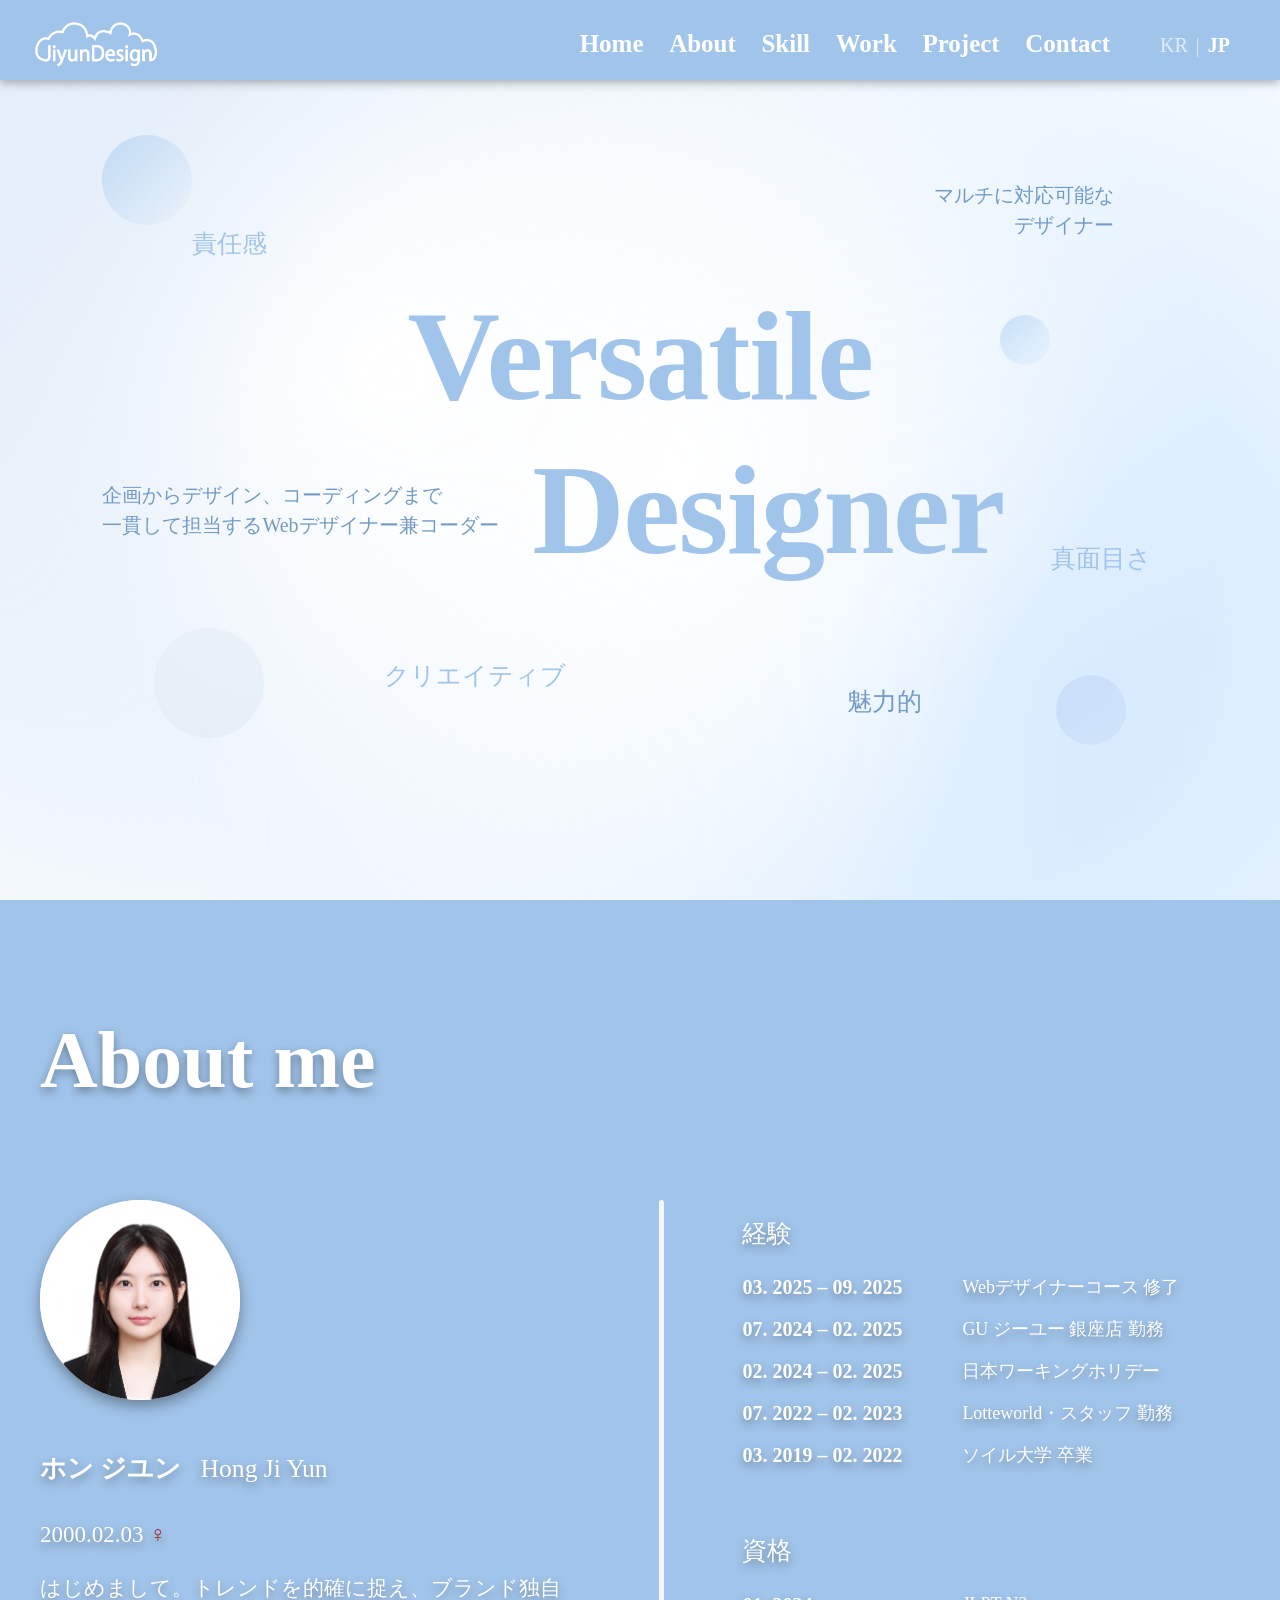
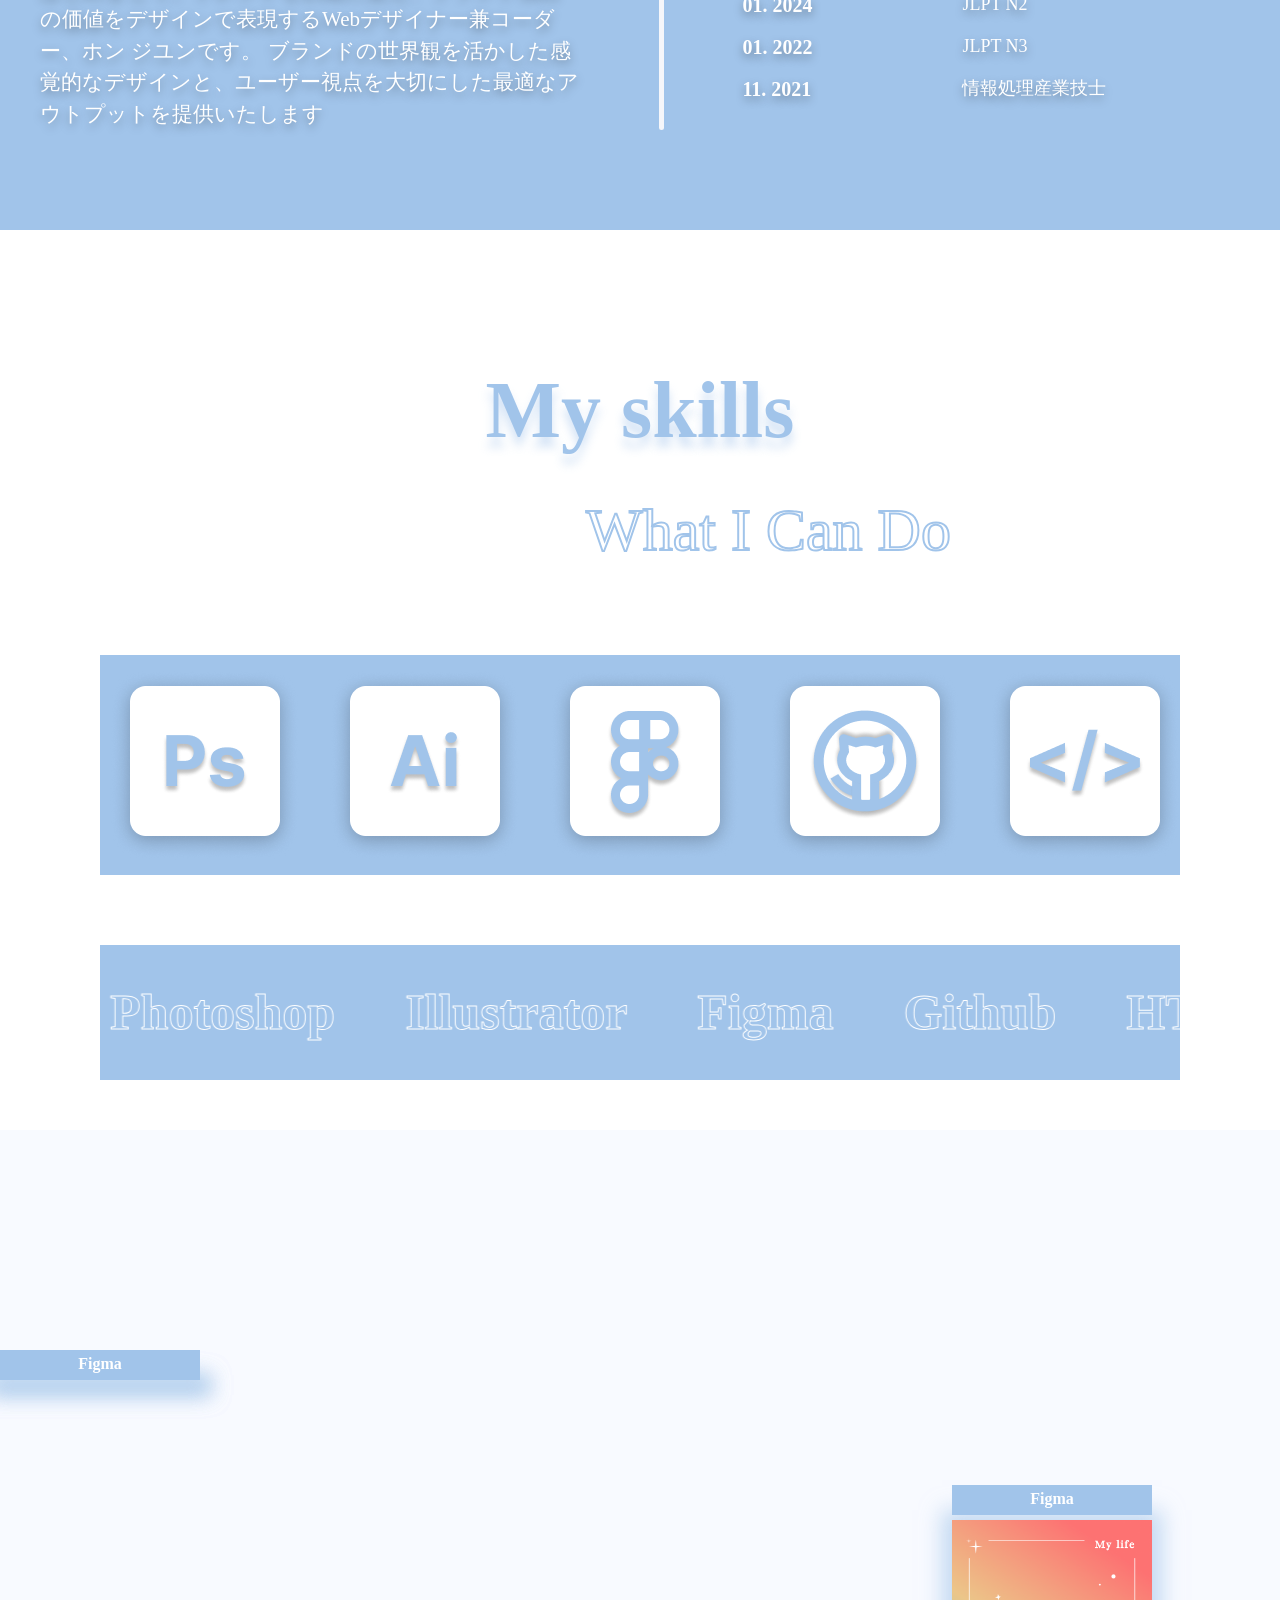
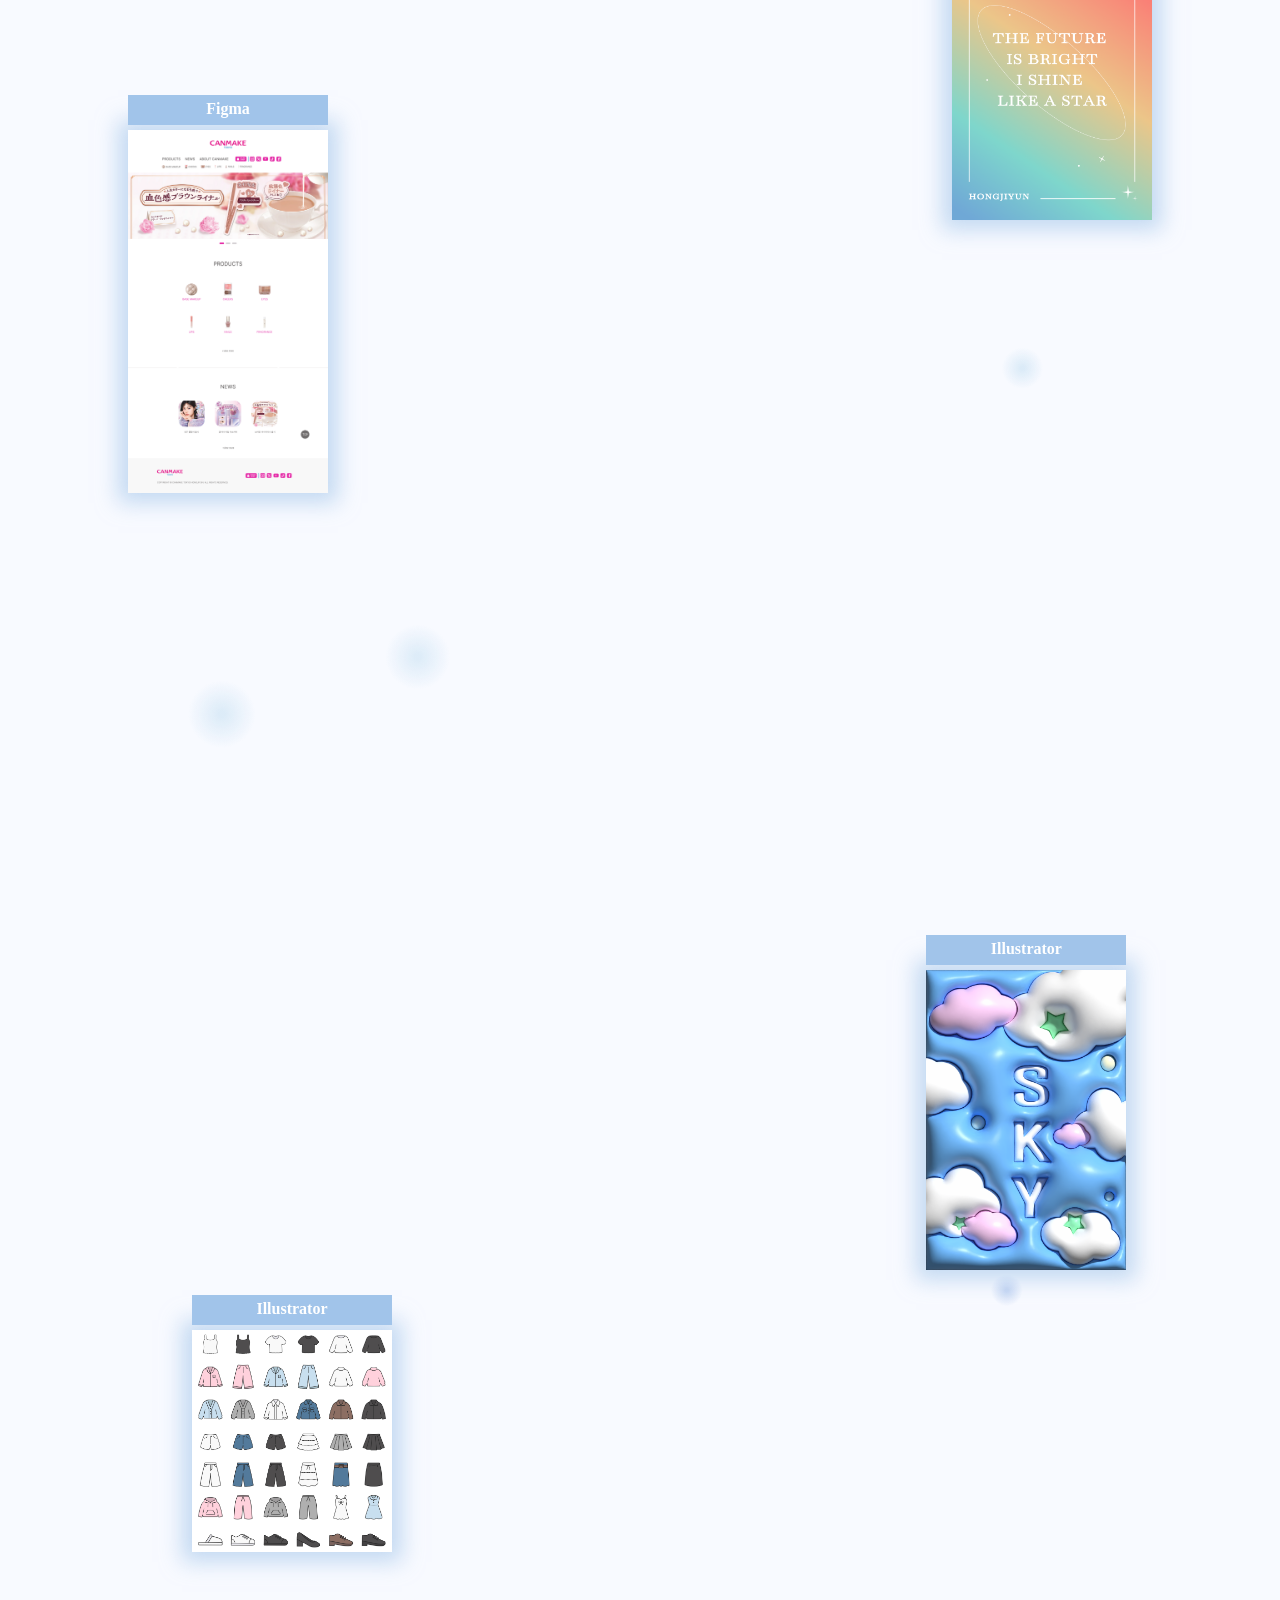
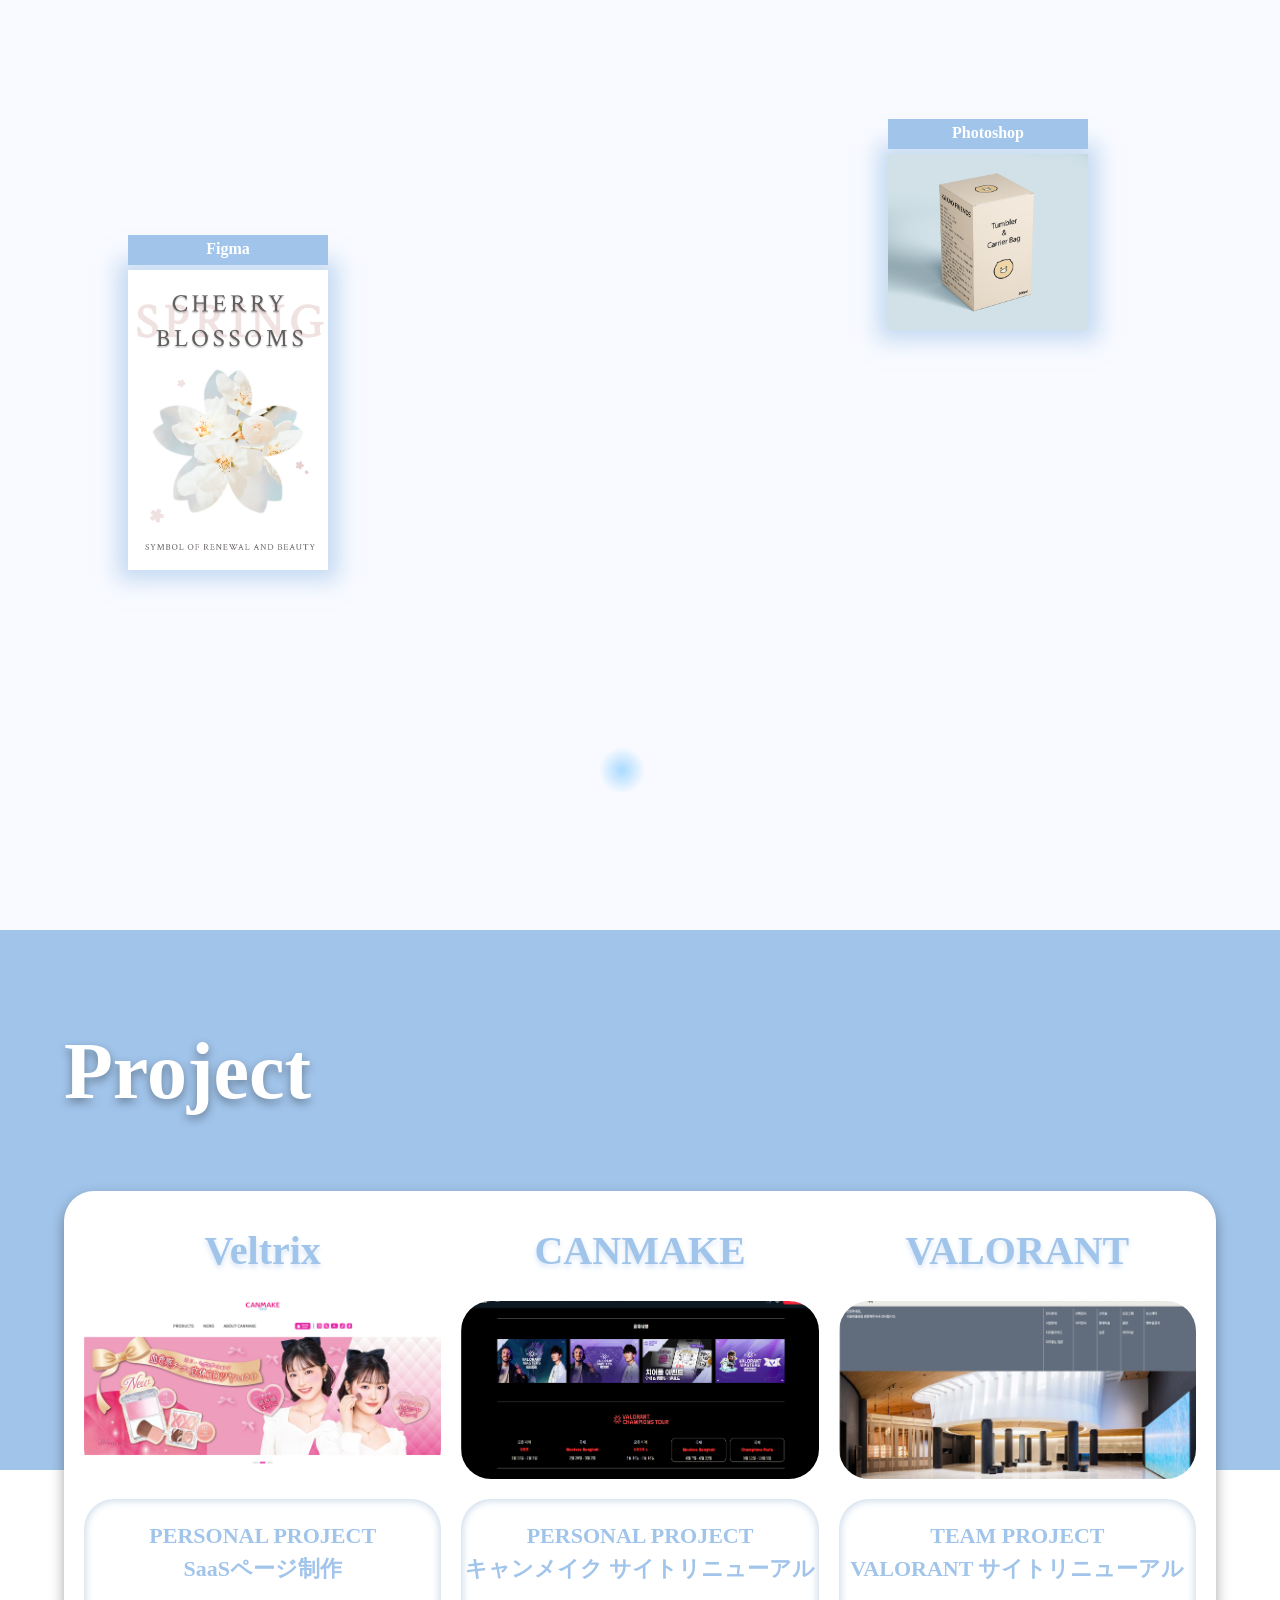
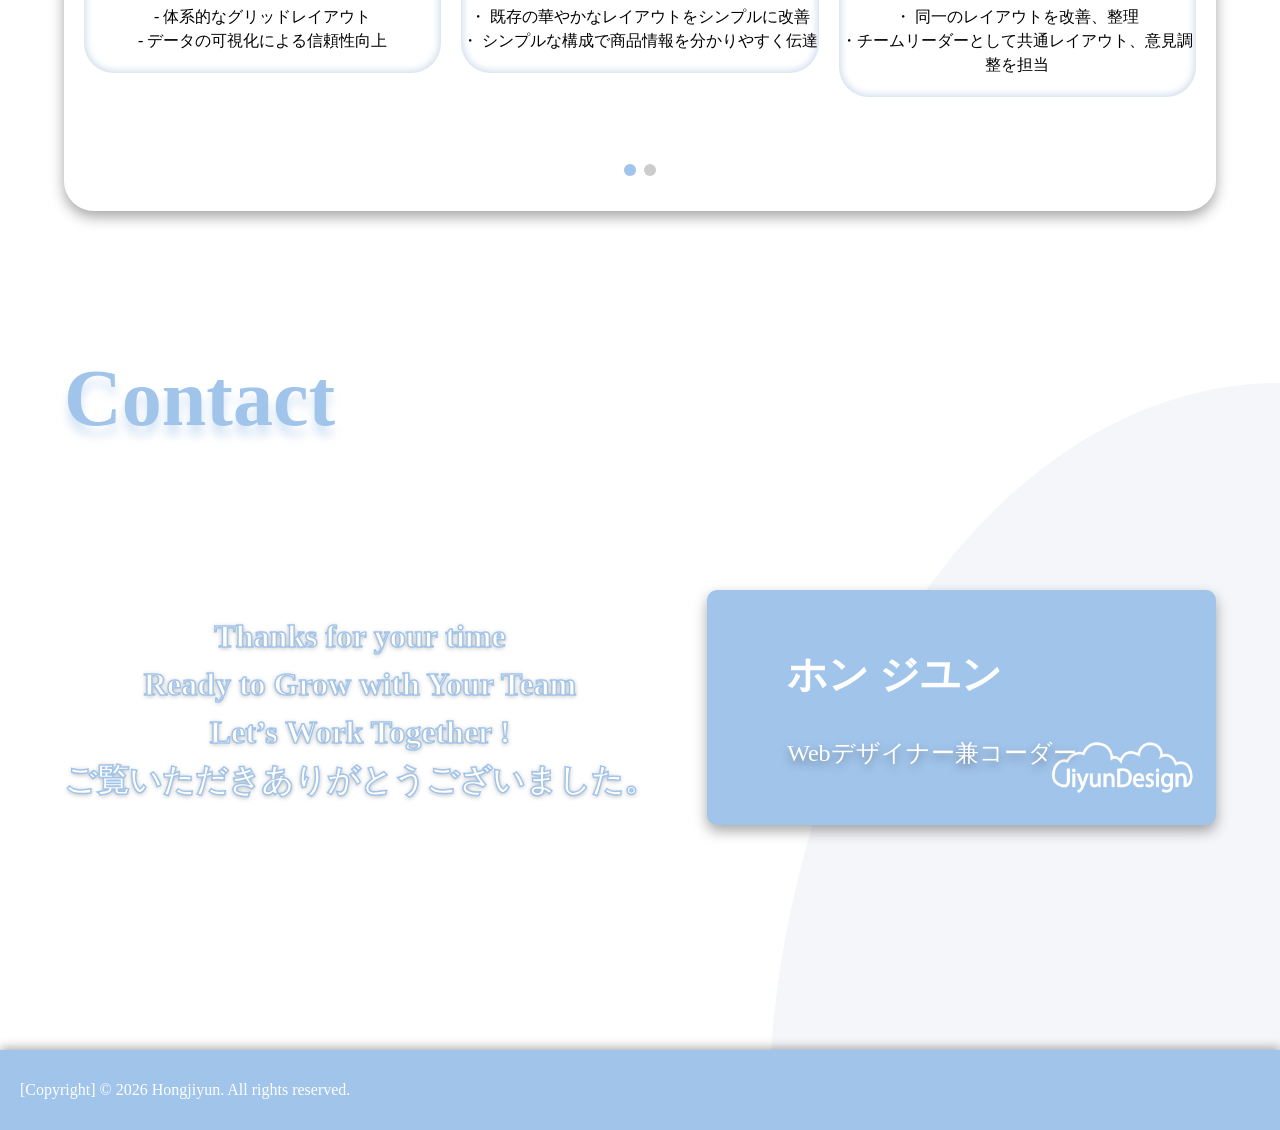
==== commit 815e354f: "Add files via upload" ====
--- a/index_jp.html
+++ b/index_jp.html
@@ -89,13 +89,14 @@
 
             <div class="name_birth_info_textbox">
               <h2 class="name_textbox">
-                ホン・ジユン &nbsp;&nbsp;<span>Hong Ji Yun</span>
+                ホン ジユン &nbsp;&nbsp;<span>Hong Ji Yun</span>
               </h2>
               <p class="birth_textbox">
                 2000.02.03 <span style="color: brown">♀</span>
               </p>
               <p class="info_about_textbox">
-                はじめまして。トレンドを的確に捉え、ブランド独自の価値をデザインで表現するWebデザイナー兼コーダー、ホン・ジユンです。
+                はじめまして。トレンドを的確に捉え、ブランド独自の価値をデザインで表現するWebデザイナー兼コーダー、ホン
+                ジユンです。
                 ブランドの世界観を活かした感覚的なデザインと、ユーザー視点を大切にした最適なアウトプットを提供いたします
               </p>
             </div>
@@ -267,6 +268,16 @@
           <div class="work_img_name">Photoshop</div>
           <img src="./img/box_mokup.png" alt="" />
         </div>
+
+        <div class="work_img img7">
+          <div class="work_img_name">Figma</div>
+          <img src="./img/veltrix_features.png" alt="" />
+        </div>
+
+        <div class="work_img img8">
+          <div class="work_img_name">Figma</div>
+          <img src="./img/plans_page.png" alt="" />
+        </div>
       </section>
 
       <section id="project">
@@ -274,6 +285,27 @@
 
         <div class="swiper mySwiper">
           <div class="swiper-wrapper">
+            <!-- project -->
+            <div class="swiper-slide">
+              <a
+                href="https://hongjiyun.github.io/veltrix/"
+                target="_blank"
+                class="mainbox_link"
+              >
+                <div class="swiper_tilte">Veltrix</div>
+                <div class="swiper_img_box swiper_img_box1"></div>
+                <div class="swiper_about_box">
+                  <div class="swiper_about">
+                    PERSONAL PROJECT <br />
+                    SaaSページ制作
+                  </div>
+                  <h4>
+                    - 体系的なグリッドレイアウト<br />
+                    - データの可視化による信頼性向上
+                  </h4>
+                </div>
+              </a>
+            </div>
             <div class="swiper-slide">
               <a
                 href="https://hongjiyun.github.io/Canmake_Renewal_HongJiyun/"
@@ -281,7 +313,7 @@
                 class="mainbox_link"
               >
                 <div class="swiper_tilte">CANMAKE</div>
-                <div class="swiper_img_box swiper_img_box1"></div>
+                <div class="swiper_img_box swiper_img_box2"></div>
                 <div class="swiper_about_box">
                   <div class="swiper_about">
                     PERSONAL PROJECT <br />
@@ -302,7 +334,7 @@
                 class="mainbox_link"
               >
                 <div class="swiper_tilte">VALORANT</div>
-                <div class="swiper_img_box swiper_img_box2"></div>
+                <div class="swiper_img_box swiper_img_box3"></div>
                 <div class="swiper_about_box">
                   <div class="swiper_about">
                     TEAM PROJECT <br />
@@ -323,7 +355,7 @@
                 class="mainbox_link"
               >
                 <div class="swiper_tilte">LEEUM</div>
-                <div class="swiper_img_box swiper_img_box3"></div>
+                <div class="swiper_img_box swiper_img_box4"></div>
                 <div class="swiper_about_box">
                   <div class="swiper_about">
                     TEAM PROJECT <br />
@@ -344,7 +376,7 @@
                 class="mainbox_link"
               >
                 <div class="swiper_tilte">ZEROWASTE</div>
-                <div class="swiper_img_box swiper_img_box4"></div>
+                <div class="swiper_img_box swiper_img_box5"></div>
                 <div class="swiper_about_box">
                   <div class="swiper_about">
                     PERSONAL PROJECT <br />
@@ -365,7 +397,7 @@
                 class="mainbox_link"
               >
                 <div class="swiper_tilte">CANMAKE</div>
-                <div class="swiper_img_box swiper_img_box1"></div>
+                <div class="swiper_img_box swiper_img_box2"></div>
                 <div class="swiper_about_box">
                   <div class="swiper_about">
                     PERSONAL PROJECT <br />
@@ -397,7 +429,7 @@
           <div class="contact_card">
             <div class="card-inner">
               <div class="card-front">
-                ホン・ジユン<span>Webデザイナー兼コーダー</span>
+                ホン ジユン<span>Webデザイナー兼コーダー</span>
               </div>
               <div class="card-back">
                 <div class="contact_card_text">
--- a/css/index.css
+++ b/css/index.css
@@ -40,6 +40,35 @@
   height: auto;
   display: block;
   transform: translateY(-4px);
+}
+
+
+/* jp */
+.lang-menu {
+  display: flex;
+  align-items: center;
+  font-size: 20px;   
+  color: rgba(255, 255, 255, 0.6); 
+  margin-right: 50px;
+  margin-top: 10px;
+}
+
+.lang-menu span {
+  margin: 0 8px;    
+  font-weight: 300;
+}
+
+.lang-btn {
+  color: rgba(255, 255, 255, 0.7) ; 
+  text-decoration: none;
+  transition: all 0.3s ease;
+  font-weight: 500;
+}
+
+.lang-btn:hover, 
+.lang-btn.active {
+  color: #ffffff ; 
+  font-weight: 800;
 }
 
 nav {
@@ -491,7 +520,7 @@
 
 
 .info_text {
-  max-width: 400px;
+  max-width: 600px;
   width: 100%;
   margin: 0 auto;
   min-width: 0; 
@@ -1238,7 +1267,6 @@
     top: 30%;
     left: 50%;
     transform: translateX(-50%); 
-   gap:80px;
 
 }
 
@@ -1274,6 +1302,9 @@
 /* about - colum */
 @media (max-width: 930px) {
 
+  .lang-menu{
+    display: none;
+  }
 
 #about{
   padding-top: 80px;
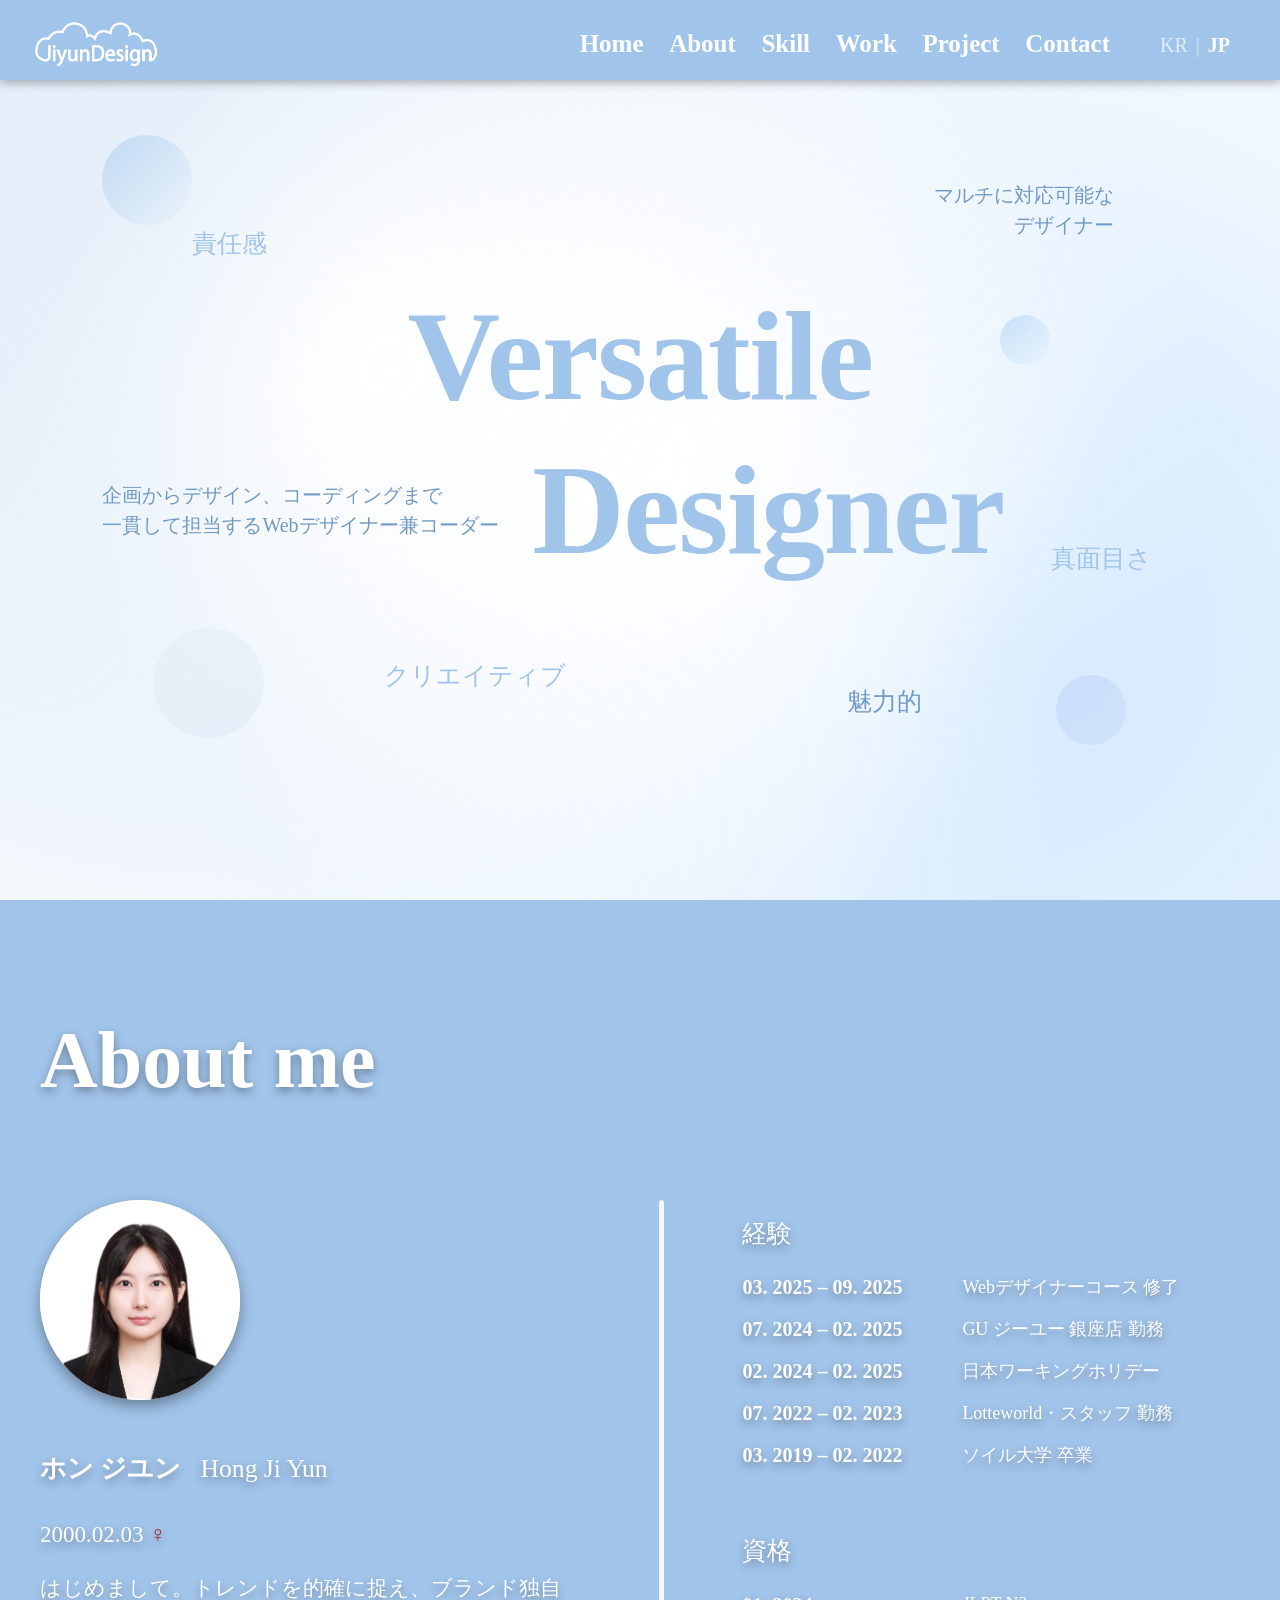
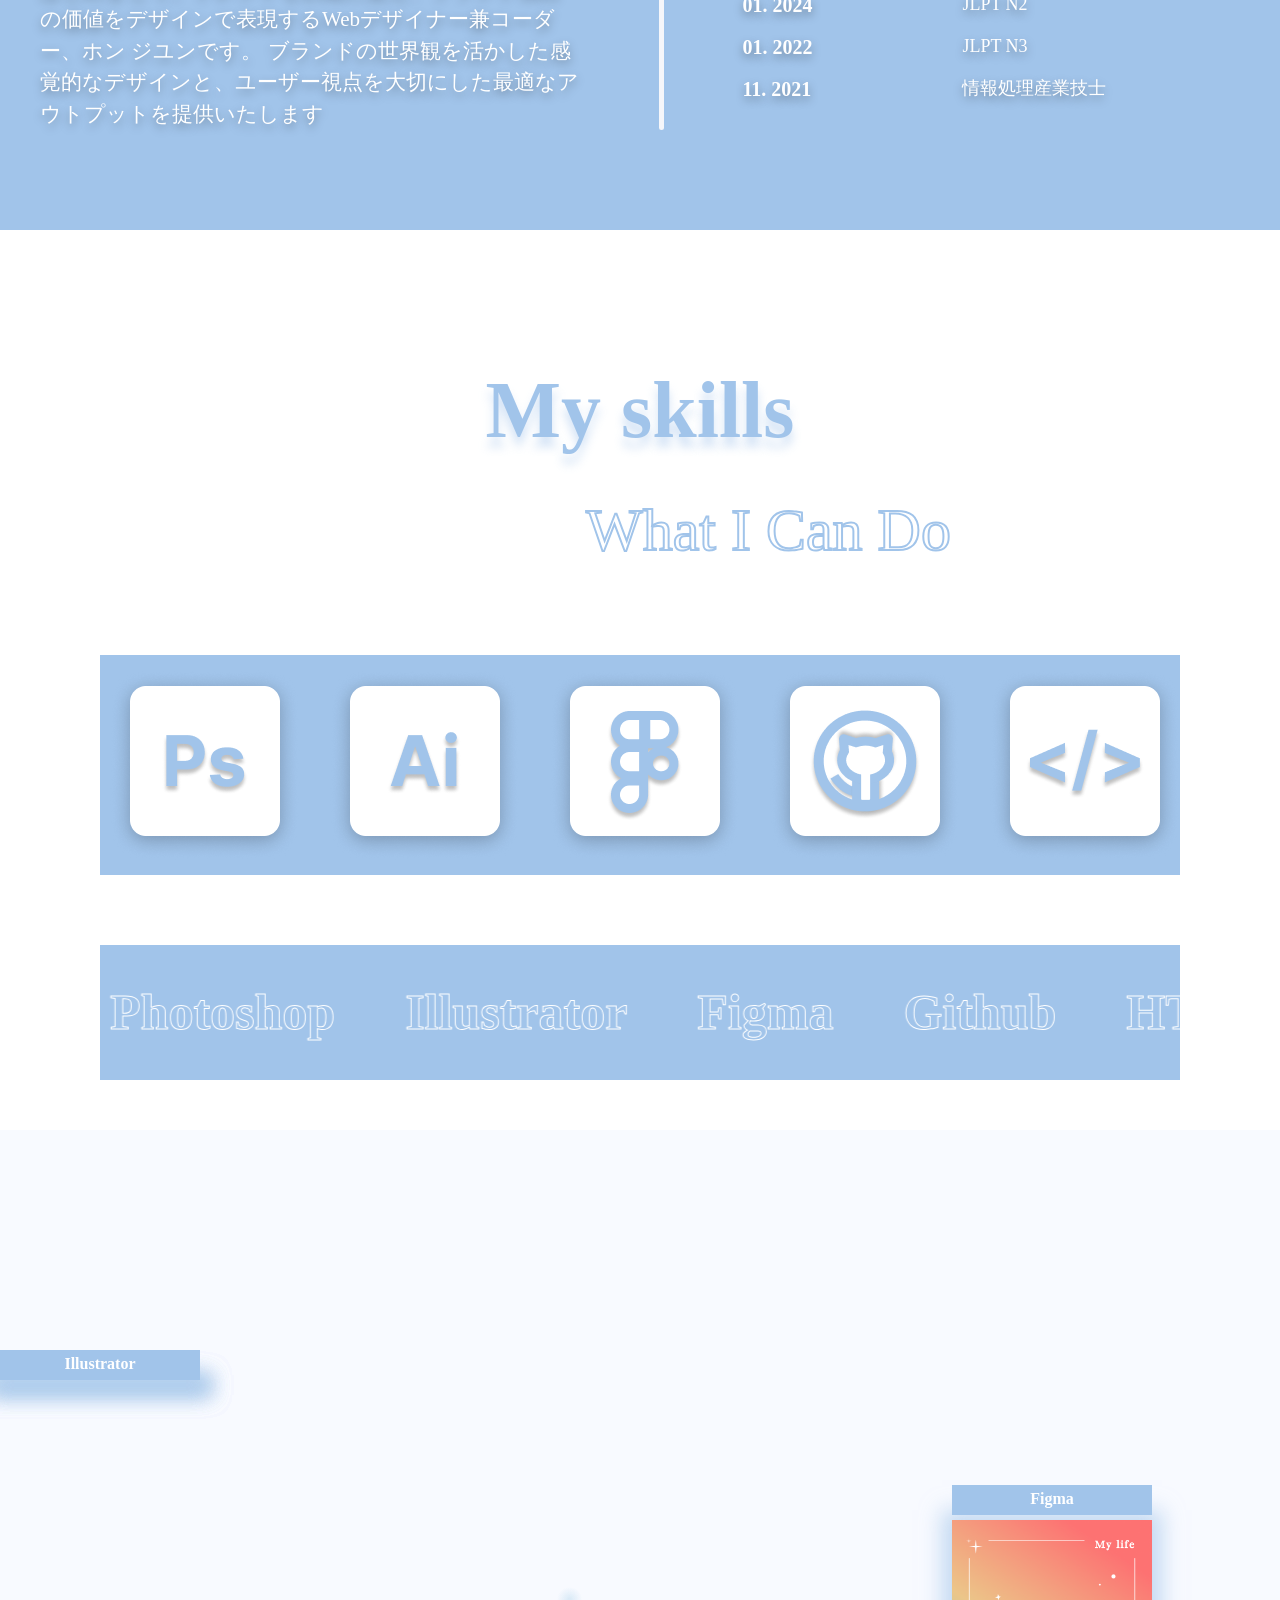
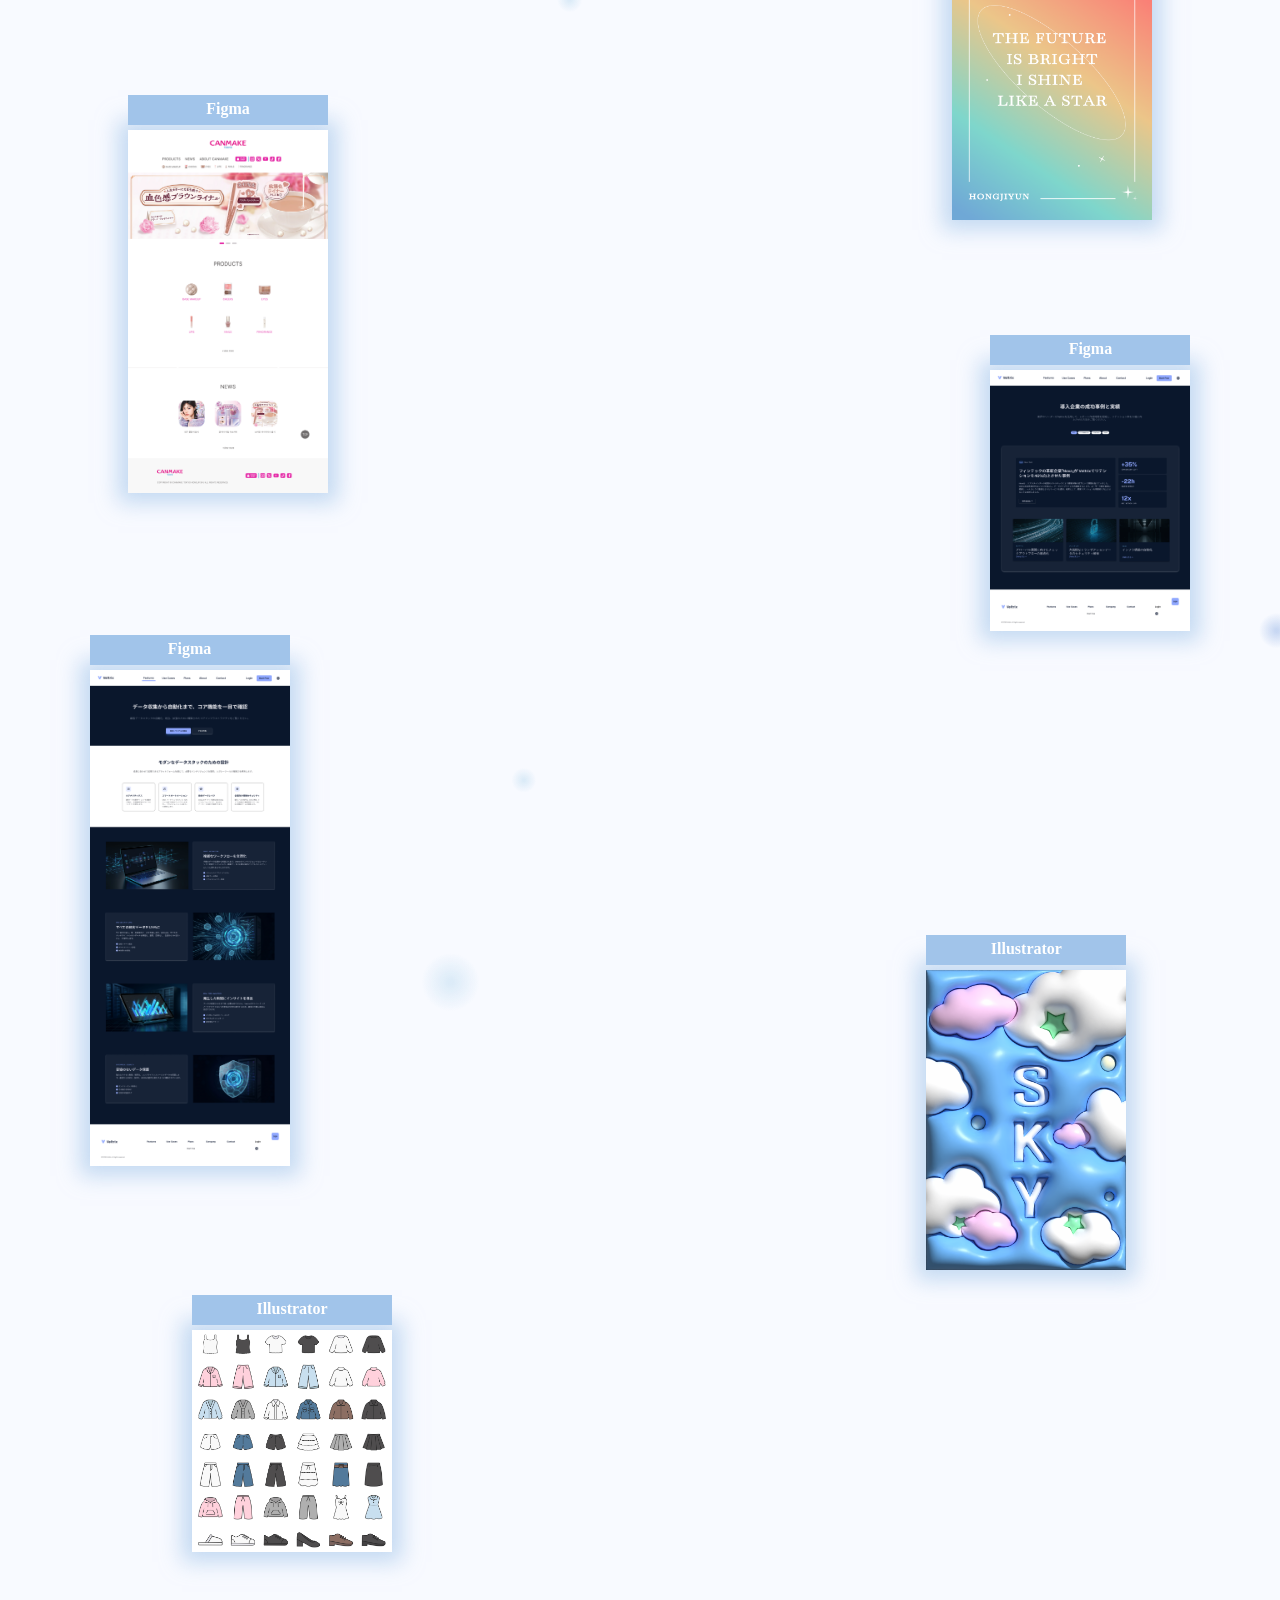
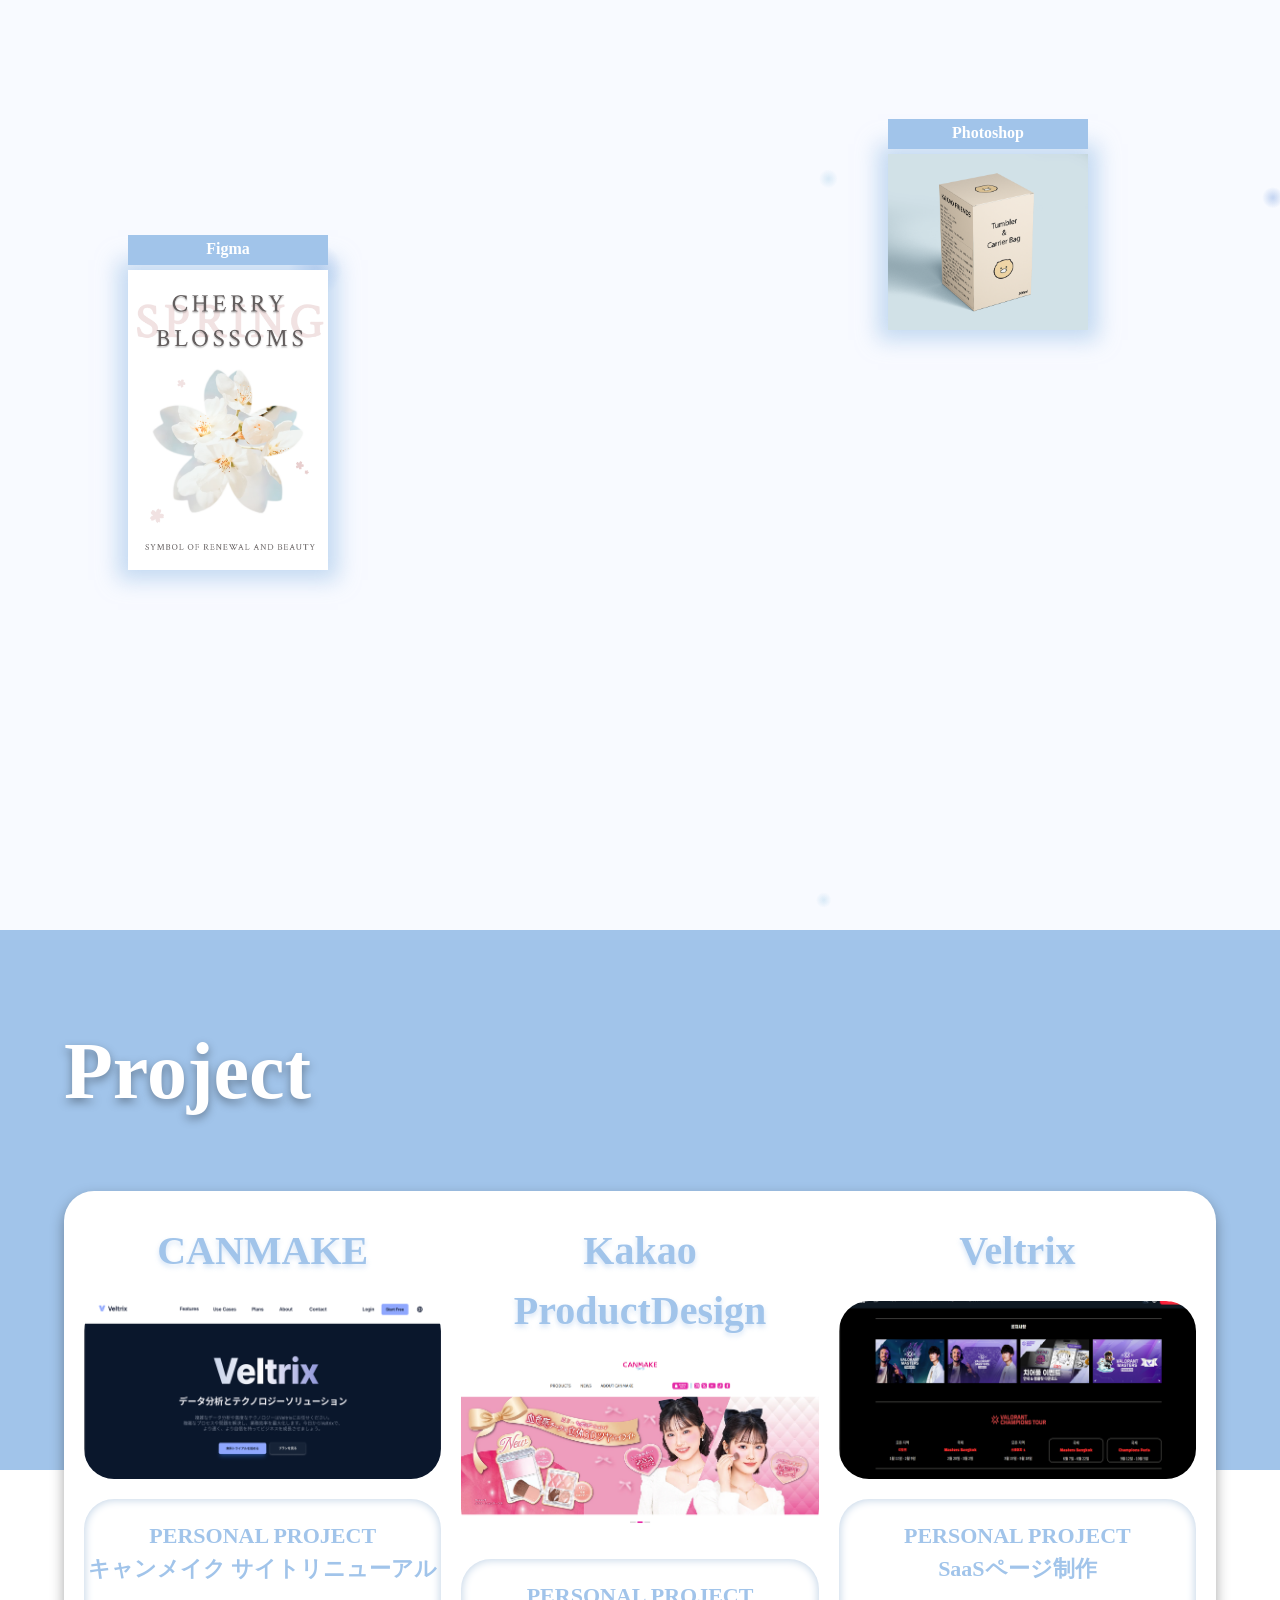
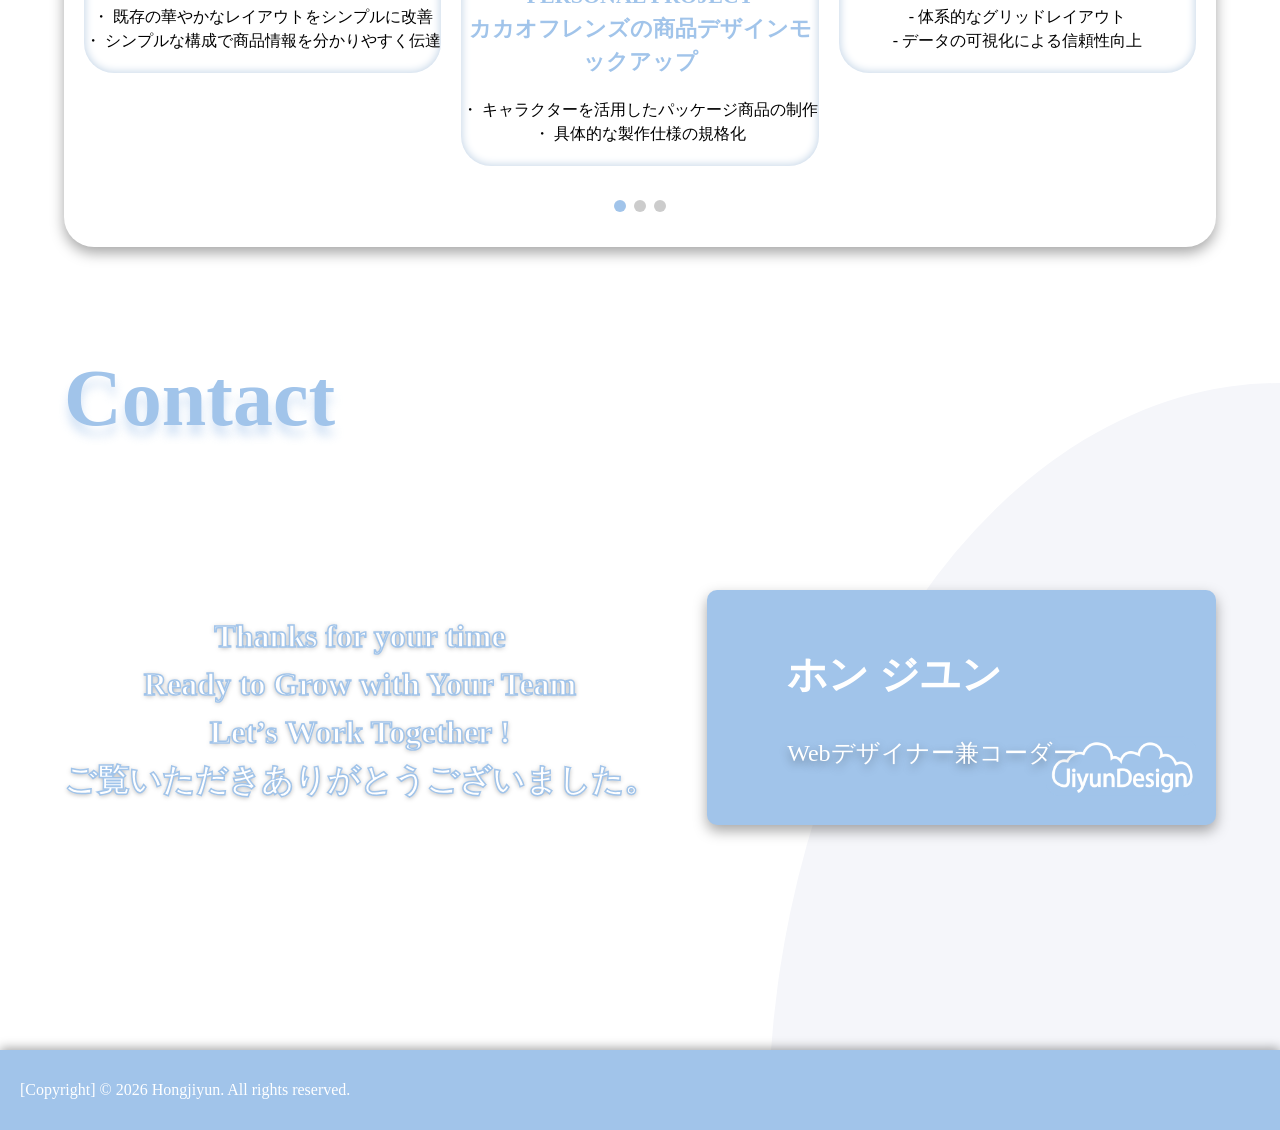
==== commit 89ffb343: "Add files via upload" ====
--- a/index_jp.html
+++ b/index_jp.html
@@ -278,6 +278,19 @@
           <div class="work_img_name">Figma</div>
           <img src="./img/plans_page.png" alt="" />
         </div>
+
+        <div class="work_img img9">
+          <div class="work_img_name">Illustrator</div>
+          <img src="./img/cardnew1.png" alt="" />
+        </div>
+        <div class="work_img img10">
+          <div class="work_img_name">Illustrator</div>
+          <img src="./img/cardnew2.png" alt="" />
+        </div>
+        <div class="work_img img11">
+          <div class="work_img_name">Illustrator</div>
+          <img src="./img/cardnew3.png" alt="" />
+        </div>
       </section>
 
       <section id="project">
@@ -286,6 +299,49 @@
         <div class="swiper mySwiper">
           <div class="swiper-wrapper">
             <!-- project -->
+
+            <div class="swiper-slide">
+              <a
+                href="https://hongjiyun.github.io/Canmake_Renewal_HongJiyun/"
+                target="_blank"
+                class="mainbox_link"
+              >
+                <div class="swiper_tilte">CANMAKE</div>
+                <div class="swiper_img_box swiper_img_box1"></div>
+                <div class="swiper_about_box">
+                  <div class="swiper_about">
+                    PERSONAL PROJECT <br />
+                    キャンメイク サイトリニューアル
+                  </div>
+                  <h4>
+                    ・ 既存の華やかなレイアウトをシンプルに改善<br />
+                    ・ シンプルな構成で商品情報を分かりやすく伝達
+                  </h4>
+                </div>
+              </a>
+            </div>
+
+            <div class="swiper-slide">
+              <a
+                href="https://hongjiyun.github.io/Kakao_ProductDesign/"
+                target="_blank"
+                class="mainbox_link"
+              >
+                <div class="swiper_tilte">Kakao ProductDesign</div>
+                <div class="swiper_img_box swiper_img_box2"></div>
+                <div class="swiper_about_box">
+                  <div class="swiper_about">
+                    PERSONAL PROJECT <br />
+                    カカオフレンズの商品デザインモックアップ
+                  </div>
+                  <h4>
+                    ・ キャラクターを活用したパッケージ商品の制作<br />
+                    ・ 具体的な製作仕様の規格化
+                  </h4>
+                </div>
+              </a>
+            </div>
+
             <div class="swiper-slide">
               <a
                 href="https://hongjiyun.github.io/veltrix/"
@@ -293,7 +349,7 @@
                 class="mainbox_link"
               >
                 <div class="swiper_tilte">Veltrix</div>
-                <div class="swiper_img_box swiper_img_box1"></div>
+                <div class="swiper_img_box swiper_img_box3"></div>
                 <div class="swiper_about_box">
                   <div class="swiper_about">
                     PERSONAL PROJECT <br />
@@ -306,14 +362,78 @@
                 </div>
               </a>
             </div>
-            <div class="swiper-slide">
-              <a
-                href="https://hongjiyun.github.io/Canmake_Renewal_HongJiyun/"
+
+            <div class="swiper-slide">
+              <a
+                href="https://hongjiyun.github.io/teamproject_valorant_hjy/"
+                target="_blank"
+                class="mainbox_link"
+              >
+                <div class="swiper_tilte">VALORANT</div>
+                <div class="swiper_img_box swiper_img_box4"></div>
+                <div class="swiper_about_box">
+                  <div class="swiper_about">
+                    TEAM PROJECT <br />
+                    VALORANT サイトリニューアル
+                  </div>
+                  <h4>
+                    ・ 同一のレイアウトを改善、整理<br />
+                    ・チームリーダーとして共通レイアウト、意見調整を担当
+                  </h4>
+                </div>
+              </a>
+            </div>
+
+            <div class="swiper-slide">
+              <a
+                href="https://hongjiyun.github.io/leeum_hjy/"
+                target="_blank"
+                class="mainbox_link"
+              >
+                <div class="swiper_tilte">LEEUM</div>
+                <div class="swiper_img_box swiper_img_box5"></div>
+                <div class="swiper_about_box">
+                  <div class="swiper_about">
+                    TEAM PROJECT <br />
+                    LEEUM美術館 サイトリニューアル
+                  </div>
+                  <h4>
+                    ・ 可読性を考慮したレイアウト設計<br />
+                    ・ 美術館の雰囲気に合わせた落ち着いたレイアウト
+                  </h4>
+                </div>
+              </a>
+            </div>
+
+            <div class="swiper-slide">
+              <a
+                href="https://hongjiyun.github.io/zerowaste/"
+                target="_blank"
+                class="mainbox_link"
+              >
+                <div class="swiper_tilte">ZEROWASTE</div>
+                <div class="swiper_img_box swiper_img_box6"></div>
+                <div class="swiper_about_box">
+                  <div class="swiper_about">
+                    PERSONAL PROJECT <br />
+                    ZERO WASTE サイト制作
+                  </div>
+                  <h4>
+                    ・ 架空のブランド企画<br />
+                    ・ シンプルな構造で商品情報を伝達
+                  </h4>
+                </div>
+              </a>
+            </div>
+
+            <div class="swiper-slide">
+              <a
+                href="https://hongjiyun.github.io/teamproject_valorant_hjy/"
                 target="_blank"
                 class="mainbox_link"
               >
                 <div class="swiper_tilte">CANMAKE</div>
-                <div class="swiper_img_box swiper_img_box2"></div>
+                <div class="swiper_img_box swiper_img_box1"></div>
                 <div class="swiper_about_box">
                   <div class="swiper_about">
                     PERSONAL PROJECT <br />
@@ -326,86 +446,22 @@
                 </div>
               </a>
             </div>
-
-            <div class="swiper-slide">
-              <a
-                href="https://hongjiyun.github.io/teamproject_valorant_hjy/"
-                target="_blank"
-                class="mainbox_link"
-              >
-                <div class="swiper_tilte">VALORANT</div>
-                <div class="swiper_img_box swiper_img_box3"></div>
-                <div class="swiper_about_box">
-                  <div class="swiper_about">
-                    TEAM PROJECT <br />
-                    VALORANT サイトリニューアル
-                  </div>
-                  <h4>
-                    ・ 同一のレイアウトを改善、整理<br />
-                    ・チームリーダーとして共通レイアウト、意見調整を担当
-                  </h4>
-                </div>
-              </a>
-            </div>
-
-            <div class="swiper-slide">
-              <a
-                href="https://hongjiyun.github.io/leeum_hjy/"
-                target="_blank"
-                class="mainbox_link"
-              >
-                <div class="swiper_tilte">LEEUM</div>
-                <div class="swiper_img_box swiper_img_box4"></div>
-                <div class="swiper_about_box">
-                  <div class="swiper_about">
-                    TEAM PROJECT <br />
-                    LEEUM美術館 サイトリニューアル
-                  </div>
-                  <h4>
-                    ・ 可読性を考慮したレイアウト設計<br />
-                    ・ 美術館の雰囲気に合わせた落ち着いたレイアウト
-                  </h4>
-                </div>
-              </a>
-            </div>
-
-            <div class="swiper-slide">
-              <a
-                href="https://hongjiyun.github.io/zerowaste/"
-                target="_blank"
-                class="mainbox_link"
-              >
-                <div class="swiper_tilte">ZEROWASTE</div>
-                <div class="swiper_img_box swiper_img_box5"></div>
+            <div class="swiper-slide">
+              <a
+                href="https://hongjiyun.github.io/Kakao_ProductDesign/"
+                target="_blank"
+                class="mainbox_link"
+              >
+                <div class="swiper_tilte">Kakao ProductDesign</div>
+                <div class="swiper_img_box swiper_img_box2"></div>
                 <div class="swiper_about_box">
                   <div class="swiper_about">
                     PERSONAL PROJECT <br />
-                    ZERO WASTE サイト制作
-                  </div>
-                  <h4>
-                    ・ 架空のブランド企画<br />
-                    ・ シンプルな構造で商品情報を伝達
-                  </h4>
-                </div>
-              </a>
-            </div>
-
-            <div class="swiper-slide">
-              <a
-                href="https://hongjiyun.github.io/teamproject_valorant_hjy/"
-                target="_blank"
-                class="mainbox_link"
-              >
-                <div class="swiper_tilte">CANMAKE</div>
-                <div class="swiper_img_box swiper_img_box2"></div>
-                <div class="swiper_about_box">
-                  <div class="swiper_about">
-                    PERSONAL PROJECT <br />
-                    キャンメイク サイトリニューアル
-                  </div>
-                  <h4>
-                    ・ 既存の華やかなレイアウトをシンプルに改善<br />
-                    ・ シンプルな構成で商品情報を分かりやすく伝達
+                    カカオフレンズの商品デザインモックアップ
+                  </div>
+                  <h4>
+                    ・ キャラクターを活用したパッケージ商品の制作<br />
+                    ・ 具体的な製作仕様の規格化
                   </h4>
                 </div>
               </a>
--- a/css/index.css
+++ b/css/index.css
@@ -800,6 +800,16 @@
   right: 15%;
 }
 
+.img7{
+   top: 38%;
+  left: 7%;
+}
+
+.img8{
+  top: 28%;
+  right: 7%;
+}
+
 
 .work_img_name {
   max-width: 200px;
@@ -920,10 +930,11 @@
   border-radius: 30px;
 }
 
-.swiper_img_box1{background-image: url(../img/canmake_s.png);}
-.swiper_img_box2{background-image: url(../img/valorant_s.png);}
-.swiper_img_box3{background-image: url(../img/leeum_s.png);}
-.swiper_img_box4{background-image: url(../img/zerowaste_s.png);}
+.swiper_img_box1{background-image: url(../img/veltrix.png);}
+.swiper_img_box2{background-image: url(../img/canmake_s.png);}
+.swiper_img_box3{background-image: url(../img/valorant_s.png);}
+.swiper_img_box4{background-image: url(../img/leeum_s.png);}
+.swiper_img_box5{background-image: url(../img/zerowaste_s.png);}
 
 
 .swiper_about{
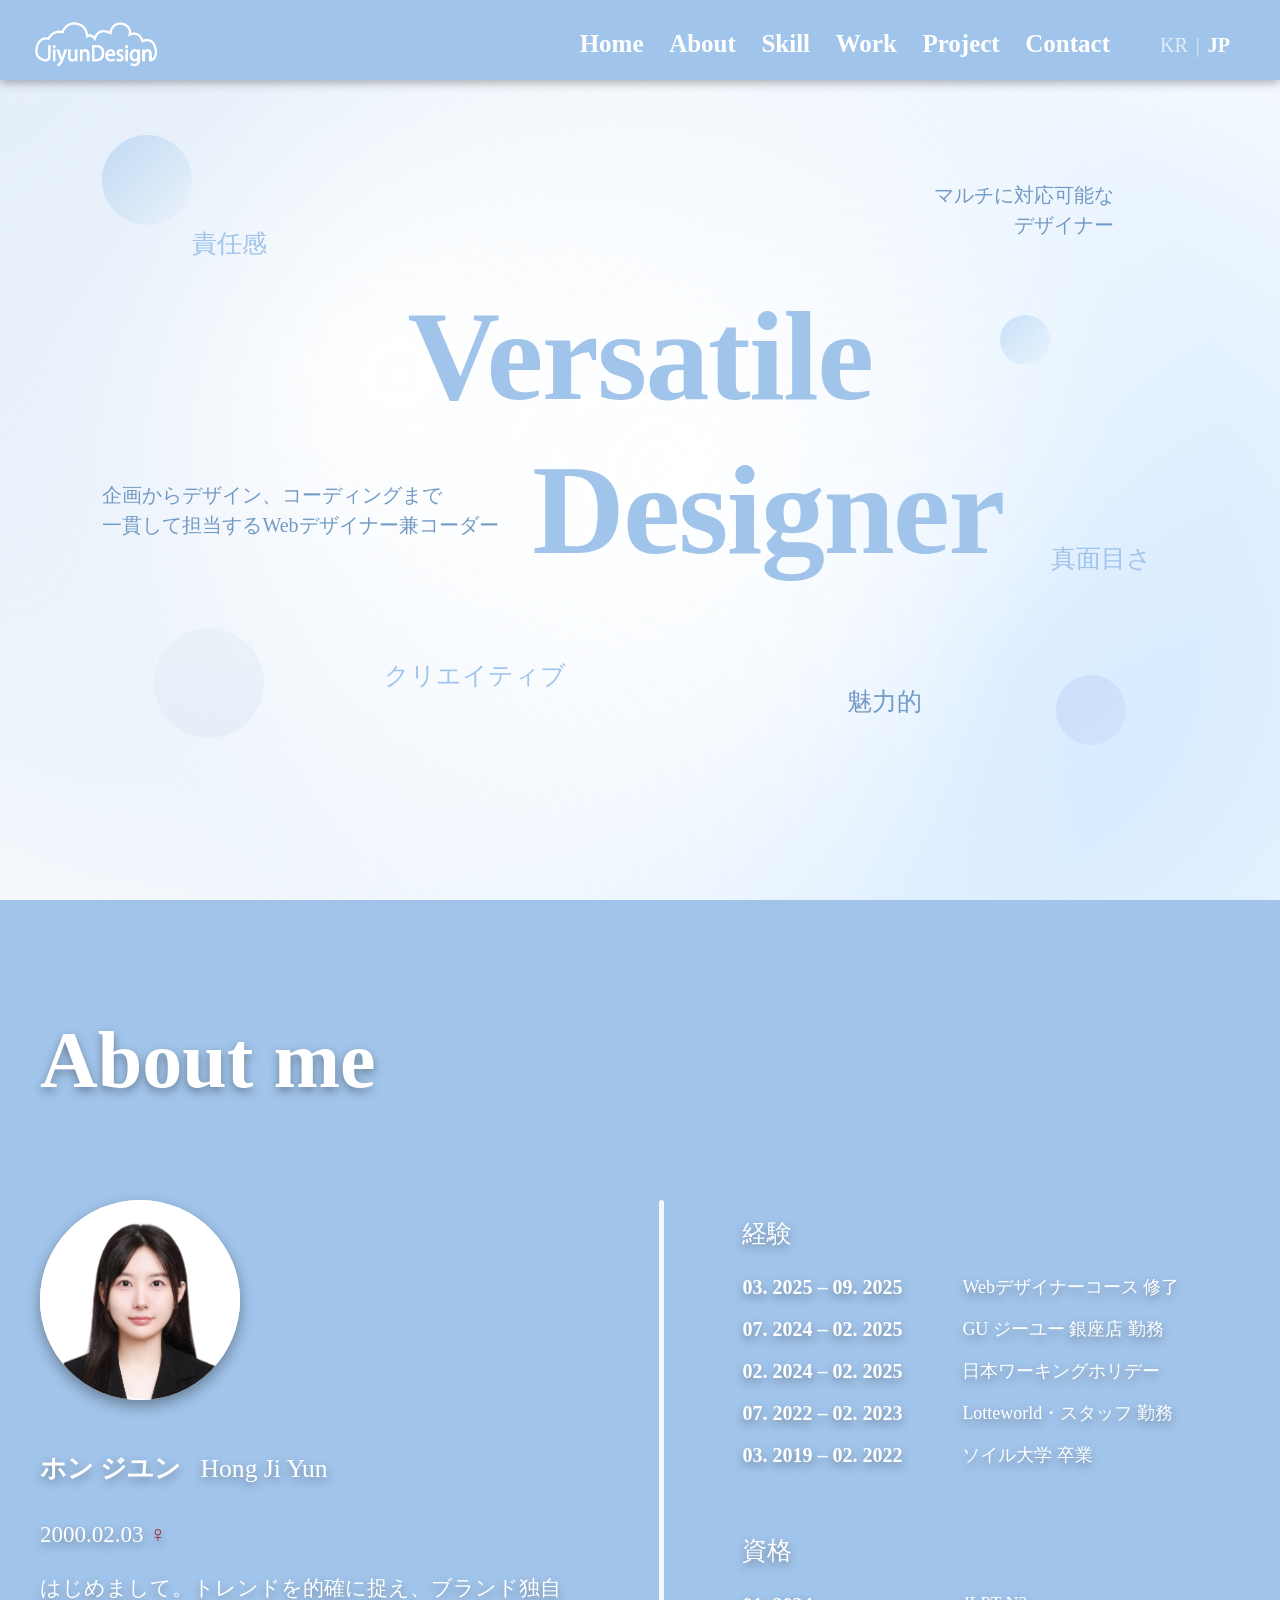
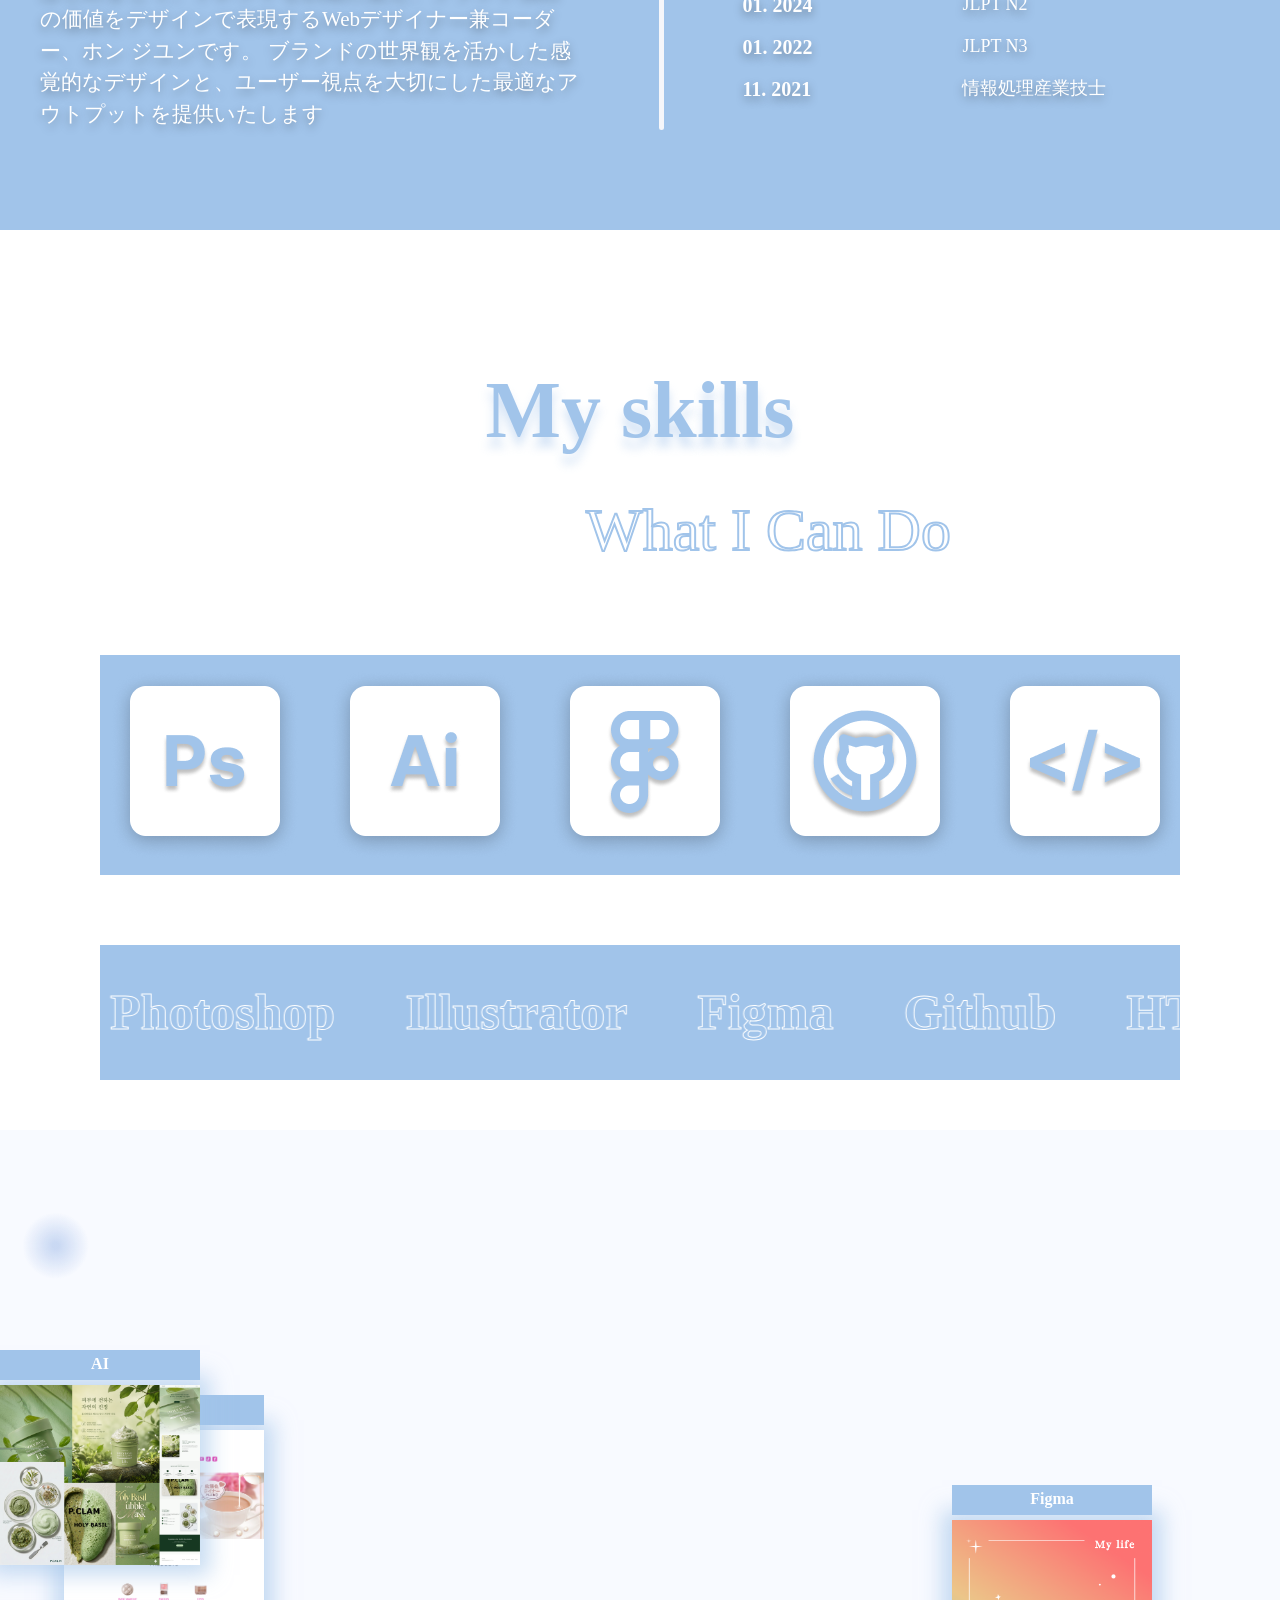
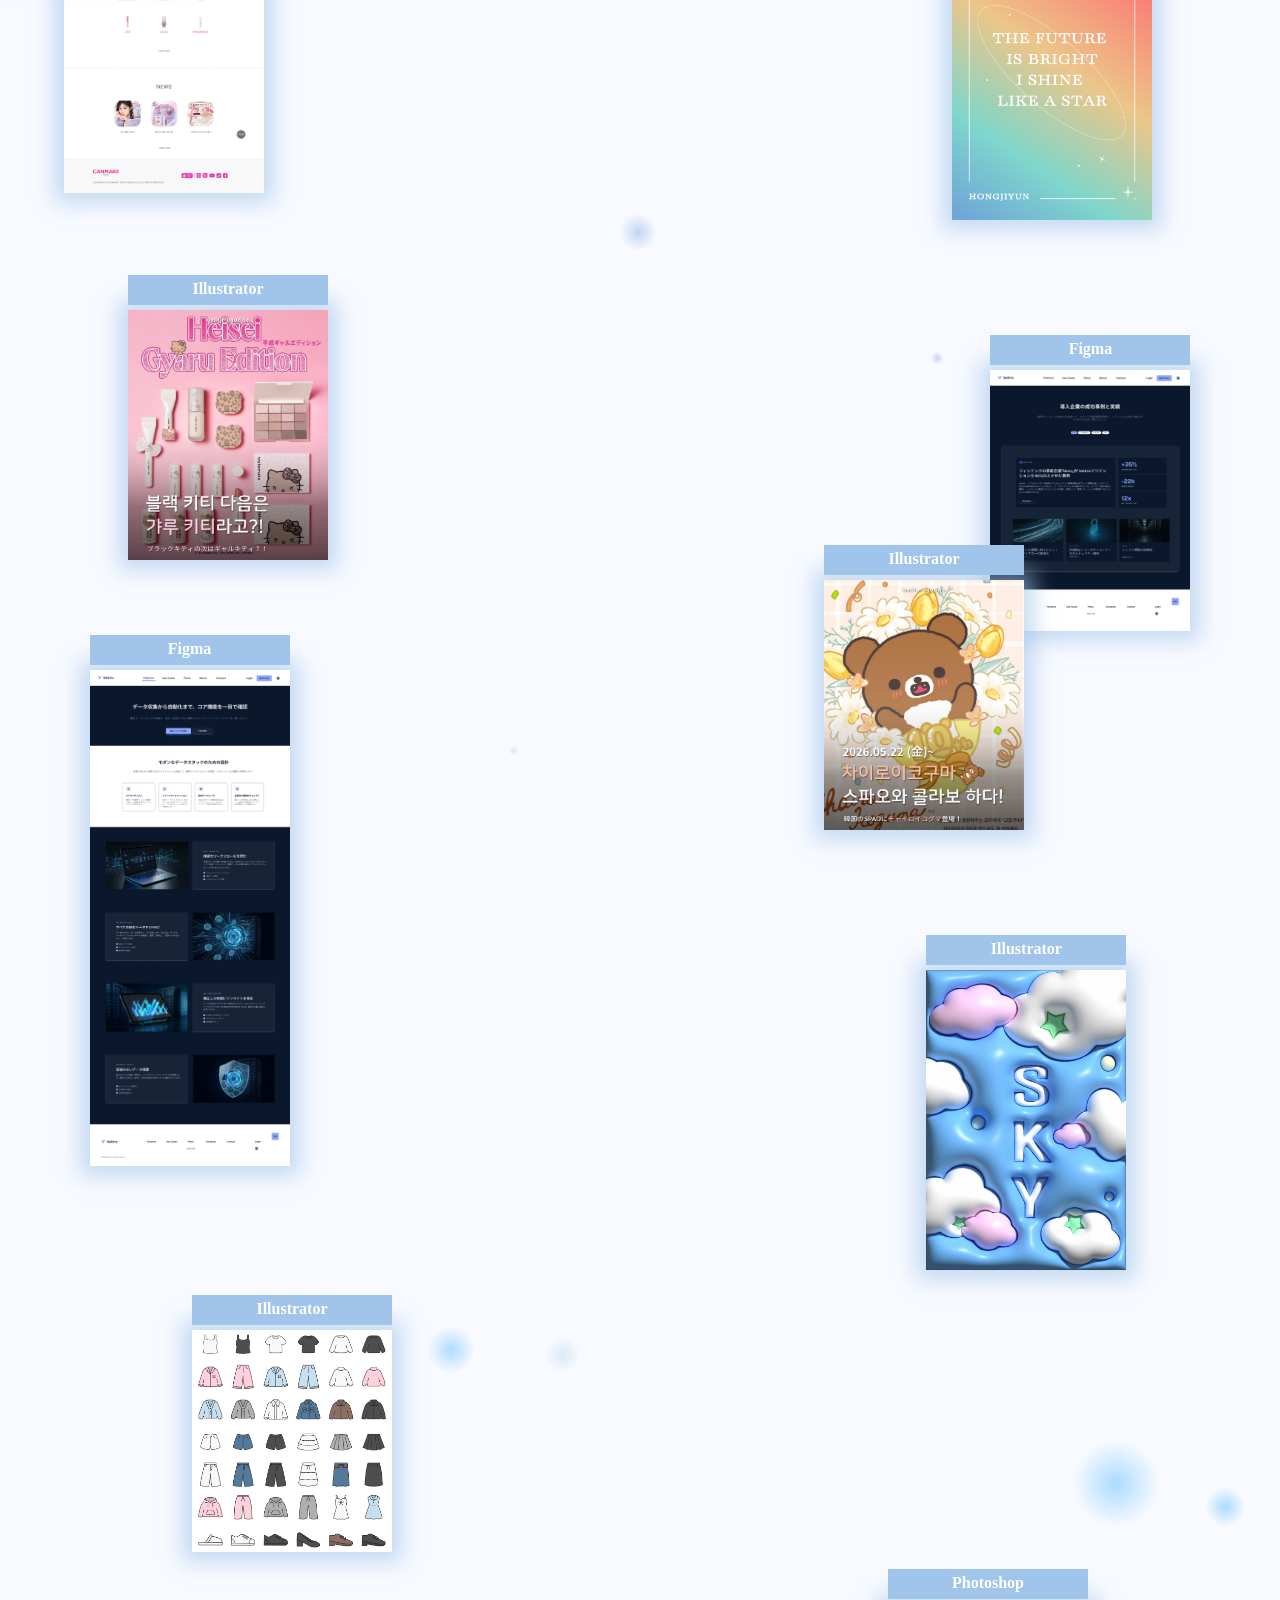
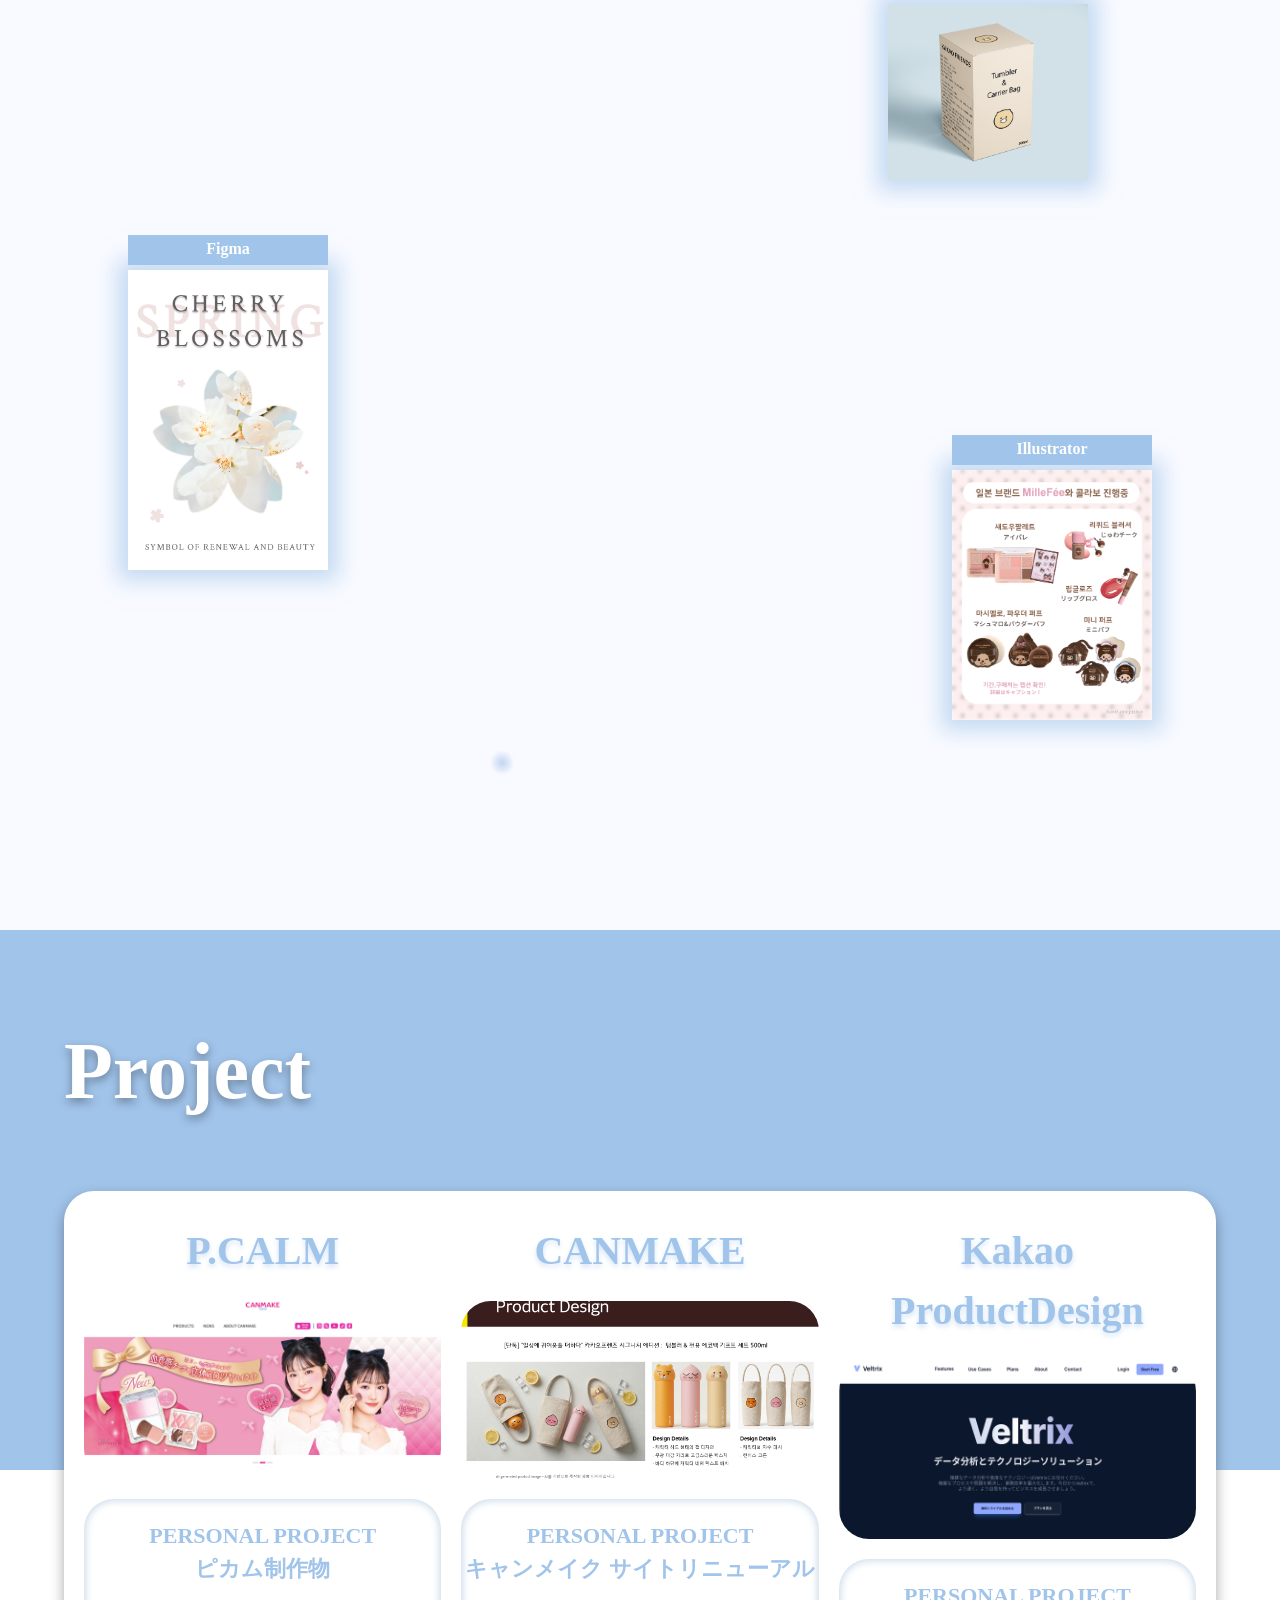
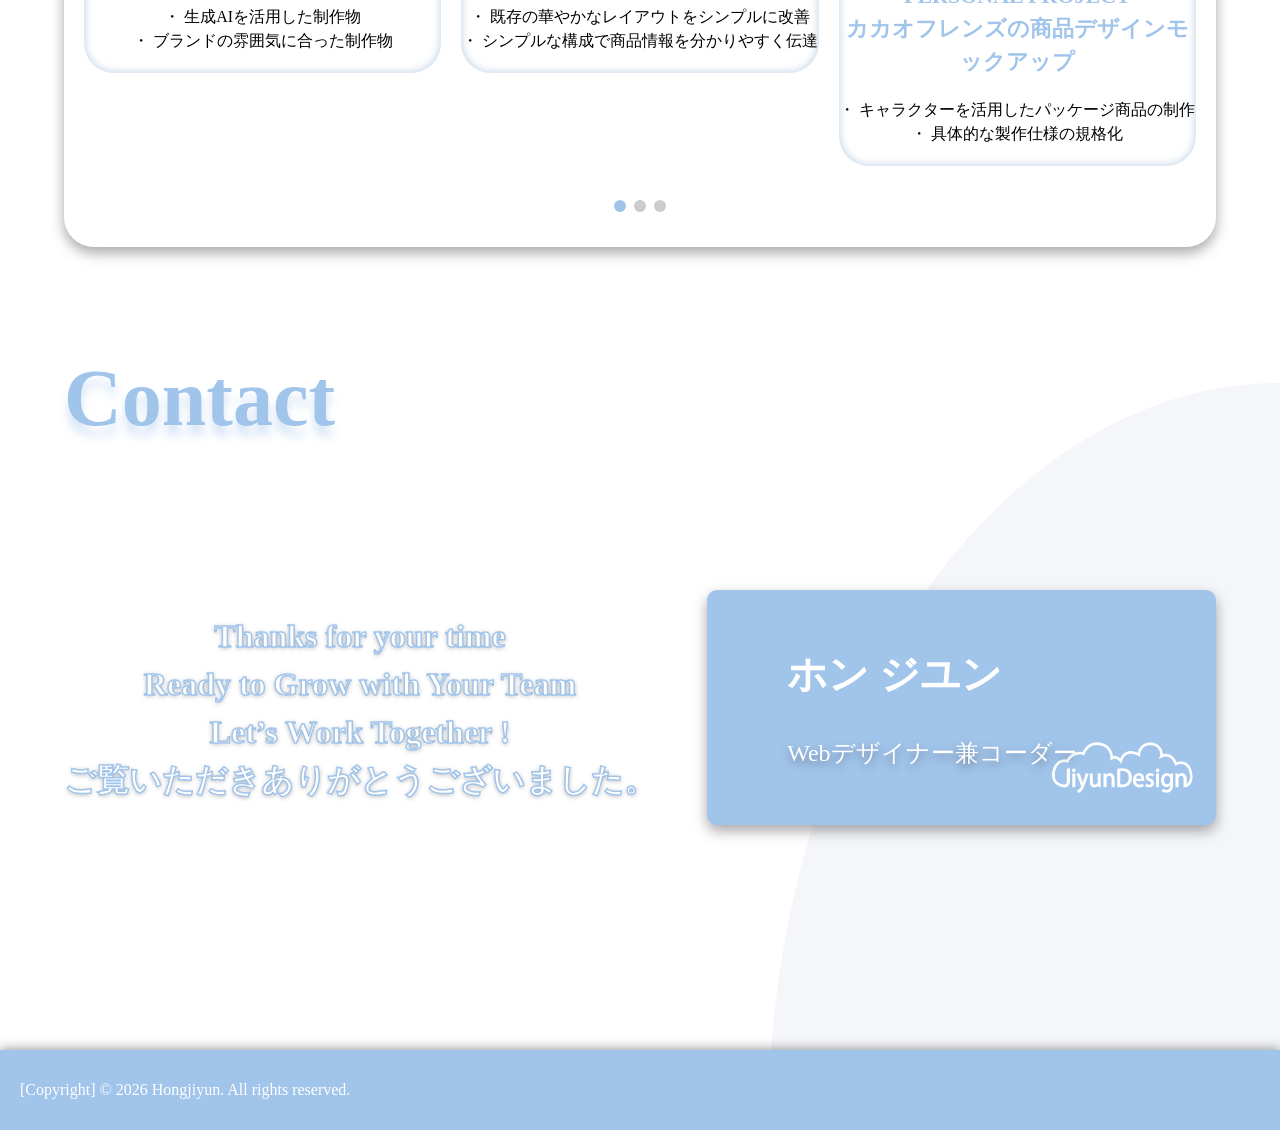
==== commit 17579c05: "Add files via upload" ====
--- a/index_jp.html
+++ b/index_jp.html
@@ -291,6 +291,10 @@
           <div class="work_img_name">Illustrator</div>
           <img src="./img/cardnew3.png" alt="" />
         </div>
+        <div class="work_img img12">
+          <div class="work_img_name">AI</div>
+          <img src="./img/pcalm.png" alt="" />
+        </div>
       </section>
 
       <section id="project">
@@ -302,12 +306,32 @@
 
             <div class="swiper-slide">
               <a
+                href="https://hongjiyun.github.io/PCALM/"
+                target="_blank"
+                class="mainbox_link"
+              >
+                <div class="swiper_tilte">P.CALM</div>
+                <div class="swiper_img_box swiper_img_box1"></div>
+                <div class="swiper_about_box">
+                  <div class="swiper_about">
+                    PERSONAL PROJECT <br />
+                    ピカム制作物
+                  </div>
+                  <h4>
+                    ・ 生成AIを活用した制作物<br />
+                    ・ ブランドの雰囲気に合った制作物
+                  </h4>
+                </div>
+              </a>
+            </div>
+            <div class="swiper-slide">
+              <a
                 href="https://hongjiyun.github.io/Canmake_Renewal_HongJiyun/"
                 target="_blank"
                 class="mainbox_link"
               >
                 <div class="swiper_tilte">CANMAKE</div>
-                <div class="swiper_img_box swiper_img_box1"></div>
+                <div class="swiper_img_box swiper_img_box2"></div>
                 <div class="swiper_about_box">
                   <div class="swiper_about">
                     PERSONAL PROJECT <br />
@@ -328,7 +352,7 @@
                 class="mainbox_link"
               >
                 <div class="swiper_tilte">Kakao ProductDesign</div>
-                <div class="swiper_img_box swiper_img_box2"></div>
+                <div class="swiper_img_box swiper_img_box3"></div>
                 <div class="swiper_about_box">
                   <div class="swiper_about">
                     PERSONAL PROJECT <br />
@@ -349,7 +373,7 @@
                 class="mainbox_link"
               >
                 <div class="swiper_tilte">Veltrix</div>
-                <div class="swiper_img_box swiper_img_box3"></div>
+                <div class="swiper_img_box swiper_img_box4"></div>
                 <div class="swiper_about_box">
                   <div class="swiper_about">
                     PERSONAL PROJECT <br />
@@ -370,7 +394,7 @@
                 class="mainbox_link"
               >
                 <div class="swiper_tilte">VALORANT</div>
-                <div class="swiper_img_box swiper_img_box4"></div>
+                <div class="swiper_img_box swiper_img_box5"></div>
                 <div class="swiper_about_box">
                   <div class="swiper_about">
                     TEAM PROJECT <br />
@@ -391,7 +415,7 @@
                 class="mainbox_link"
               >
                 <div class="swiper_tilte">LEEUM</div>
-                <div class="swiper_img_box swiper_img_box5"></div>
+                <div class="swiper_img_box swiper_img_box6"></div>
                 <div class="swiper_about_box">
                   <div class="swiper_about">
                     TEAM PROJECT <br />
@@ -412,7 +436,7 @@
                 class="mainbox_link"
               >
                 <div class="swiper_tilte">ZEROWASTE</div>
-                <div class="swiper_img_box swiper_img_box6"></div>
+                <div class="swiper_img_box swiper_img_box7"></div>
                 <div class="swiper_about_box">
                   <div class="swiper_about">
                     PERSONAL PROJECT <br />
@@ -433,7 +457,7 @@
                 class="mainbox_link"
               >
                 <div class="swiper_tilte">CANMAKE</div>
-                <div class="swiper_img_box swiper_img_box1"></div>
+                <div class="swiper_img_box swiper_img_box2"></div>
                 <div class="swiper_about_box">
                   <div class="swiper_about">
                     PERSONAL PROJECT <br />
@@ -453,7 +477,7 @@
                 class="mainbox_link"
               >
                 <div class="swiper_tilte">Kakao ProductDesign</div>
-                <div class="swiper_img_box swiper_img_box2"></div>
+                <div class="swiper_img_box swiper_img_box3"></div>
                 <div class="swiper_about_box">
                   <div class="swiper_about">
                     PERSONAL PROJECT <br />
--- a/css/index.css
+++ b/css/index.css
@@ -771,8 +771,8 @@
 
 /* img1234 */
 .img1{
-  top: 20%;
-  left: 10%;
+ top: 10%;
+  left: 5%;
 }
 
 .img2{
@@ -796,7 +796,7 @@
 }
 
 .img6{
-  bottom: 20%;
+  bottom: 25%;
   right: 15%;
 }
 
@@ -808,6 +808,22 @@
 .img8{
   top: 28%;
   right: 7%;
+}
+
+.img9{
+  top: 26%;
+  left: 10%;
+}
+ 
+
+
+.img10{
+  top: 35%;
+  right: 20%;
+}
+.img11{
+ bottom: 7%;
+  right: 10%;
 }
 
 
@@ -930,11 +946,13 @@
   border-radius: 30px;
 }
 
-.swiper_img_box1{background-image: url(../img/veltrix.png);}
-.swiper_img_box2{background-image: url(../img/canmake_s.png);}
-.swiper_img_box3{background-image: url(../img/valorant_s.png);}
-.swiper_img_box4{background-image: url(../img/leeum_s.png);}
-.swiper_img_box5{background-image: url(../img/zerowaste_s.png);}
+.swiper_img_box1{background-image: url(../img/canmake_s.png);}
+.swiper_img_box2{background-image: url(../img/page5.PNG);}
+.swiper_img_box3{background-image: url(../img/veltrix.png);}
+.swiper_img_box4{background-image: url(../img/valorant_s.png);}
+.swiper_img_box5{background-image: url(../img/leeum_s.png);}
+.swiper_img_box6{background-image: url(../img/zerowaste_s.png);}
+
 
 
 .swiper_about{
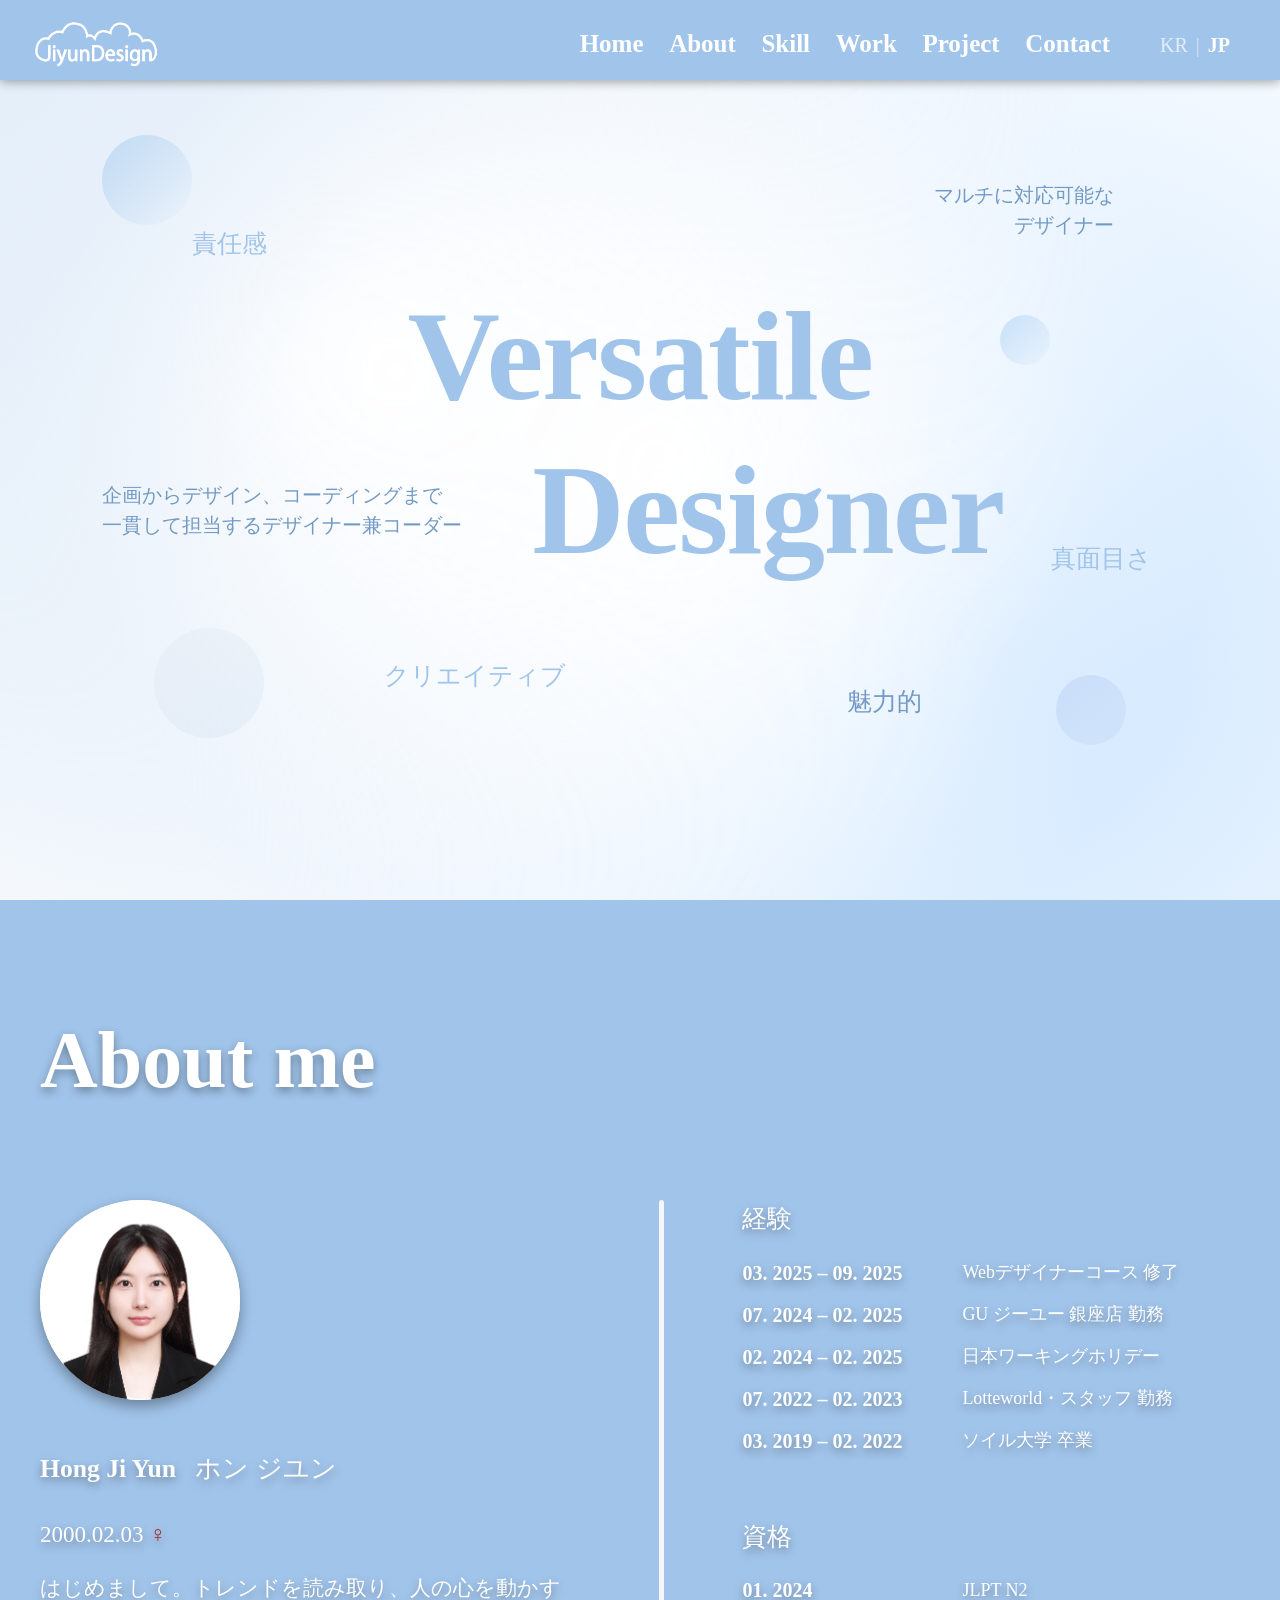
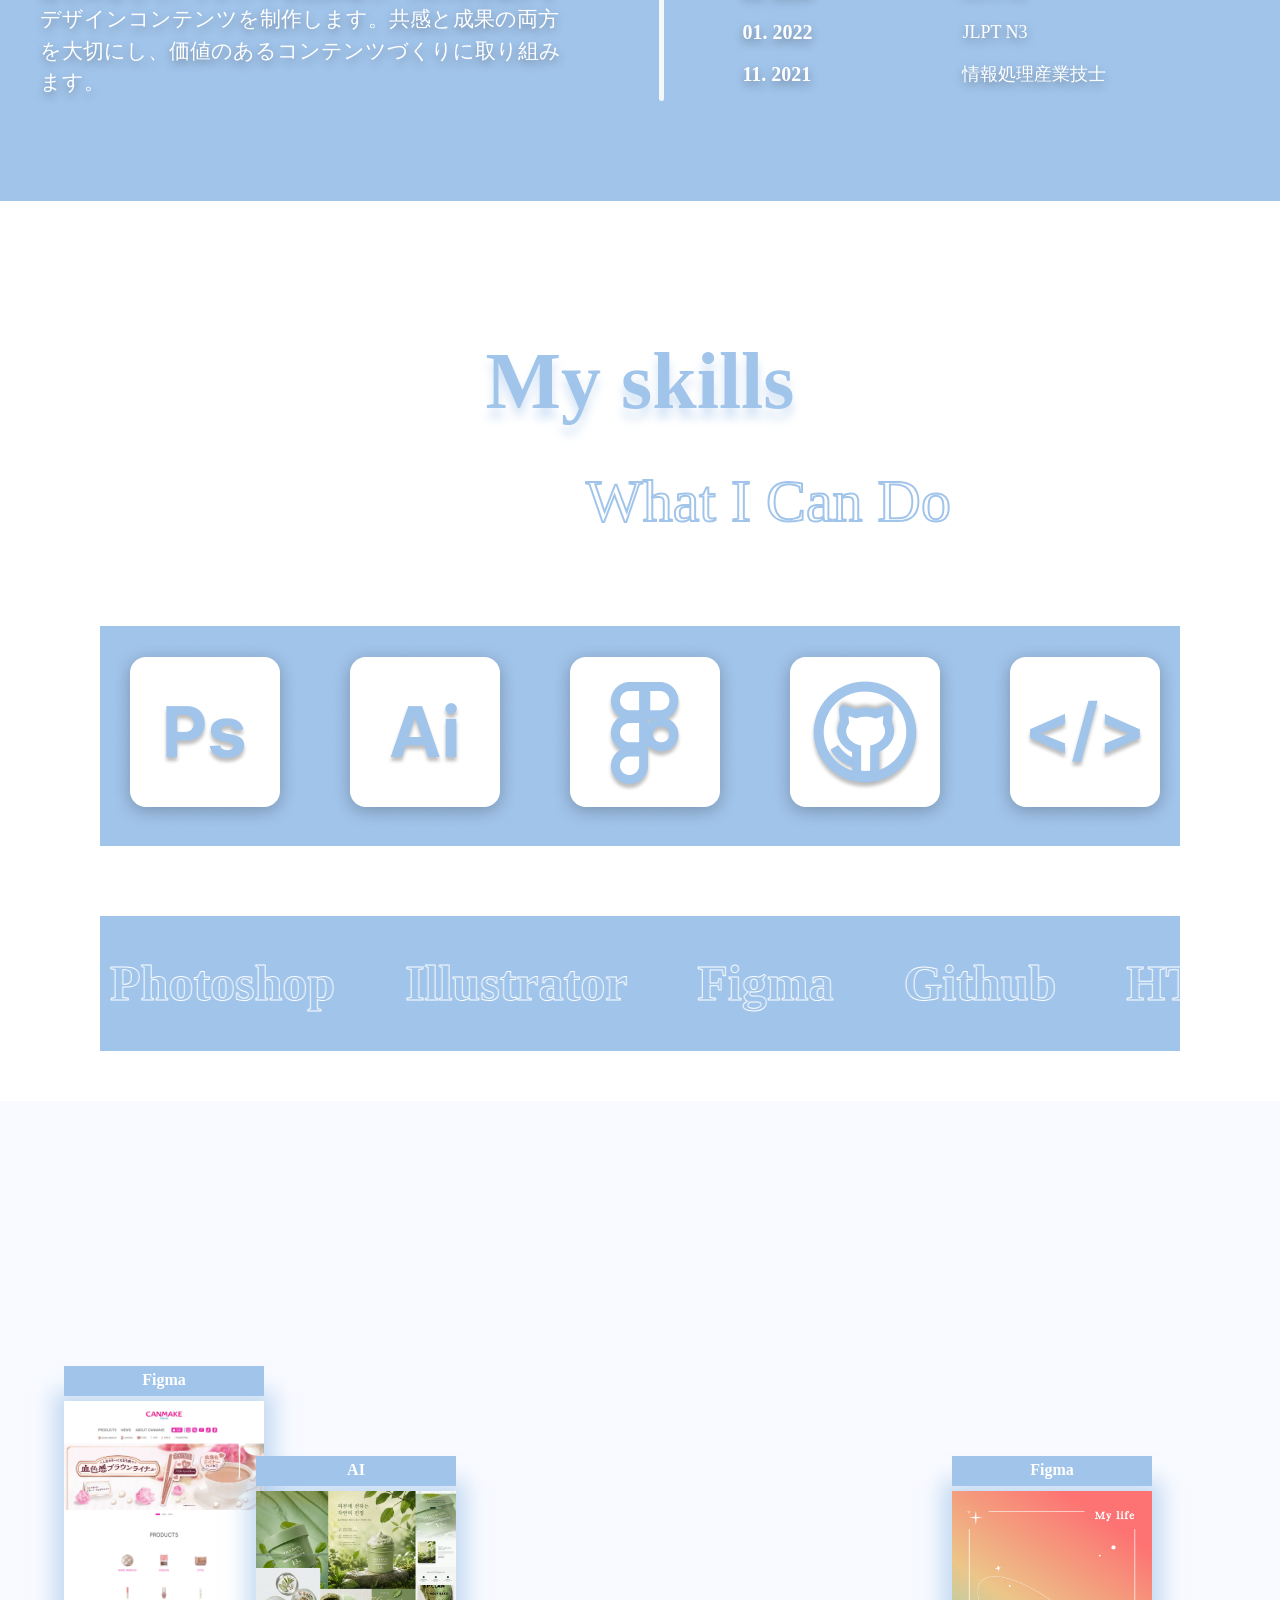
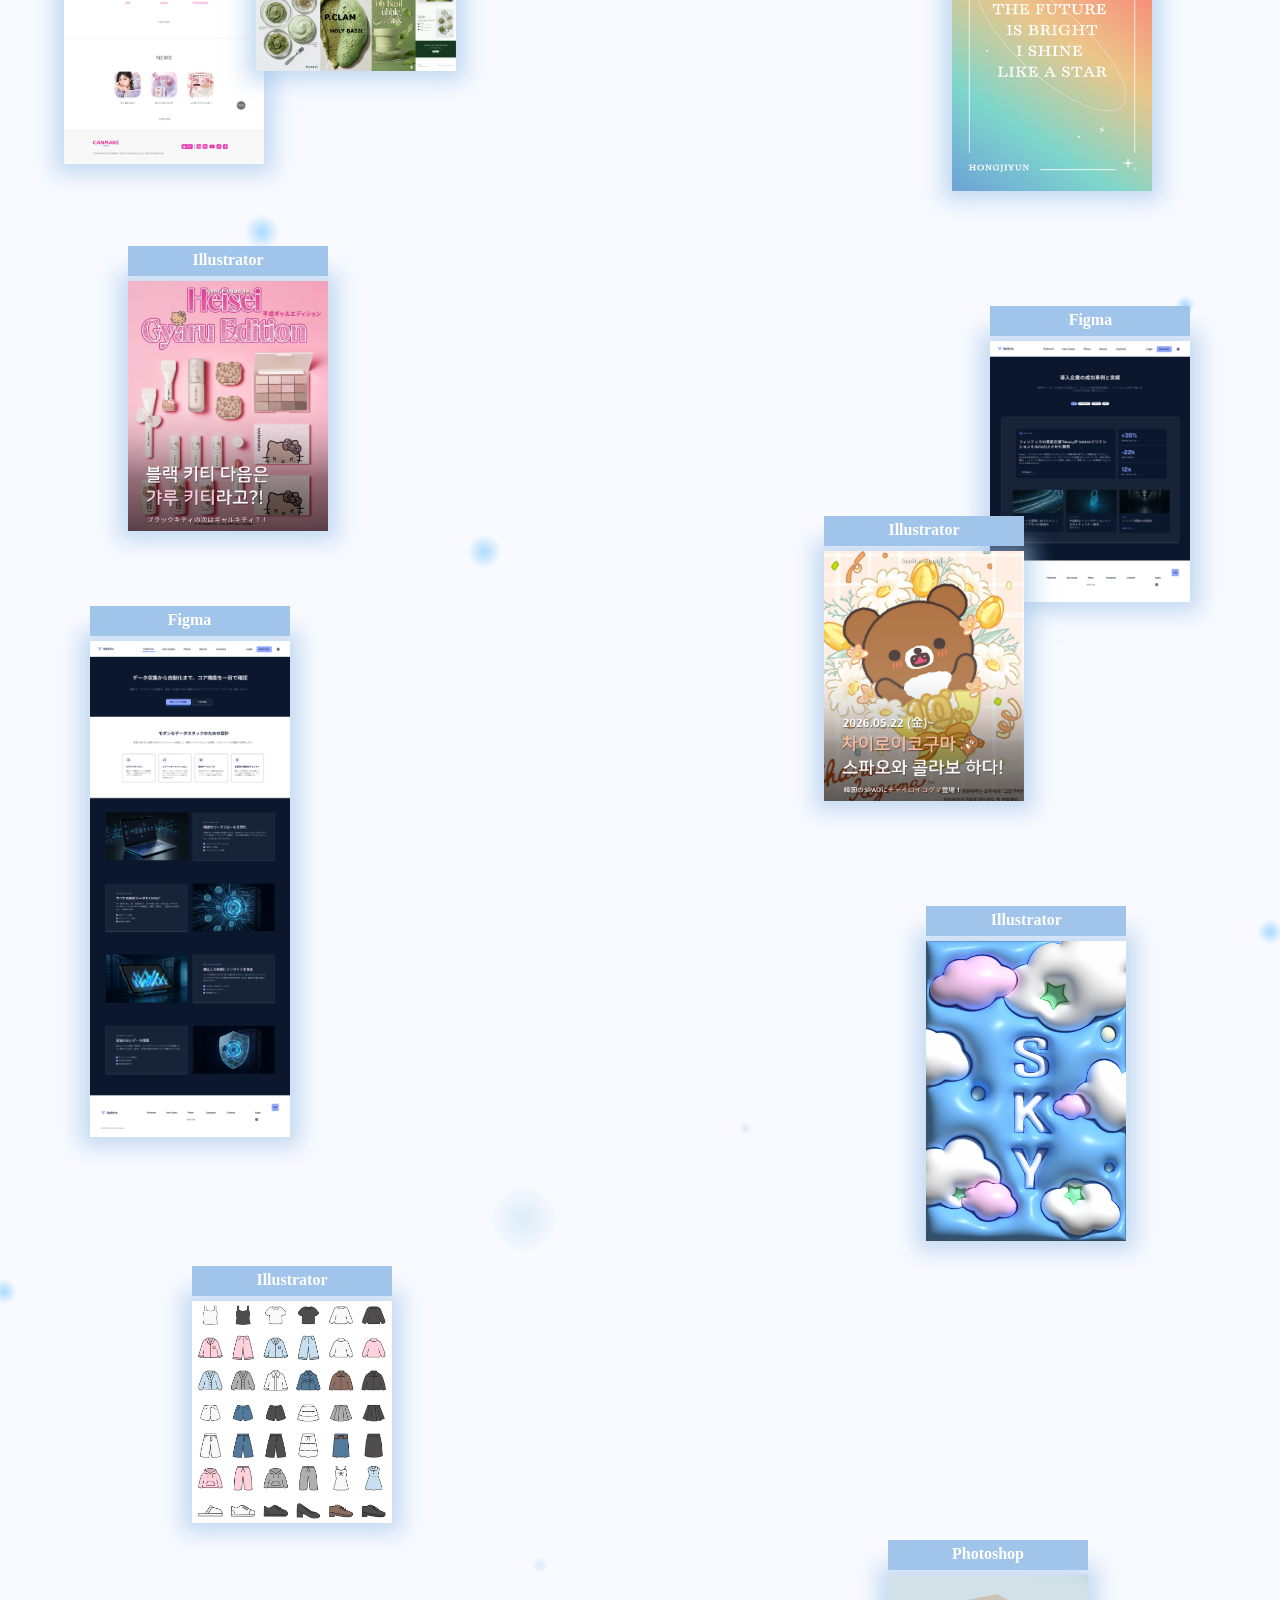
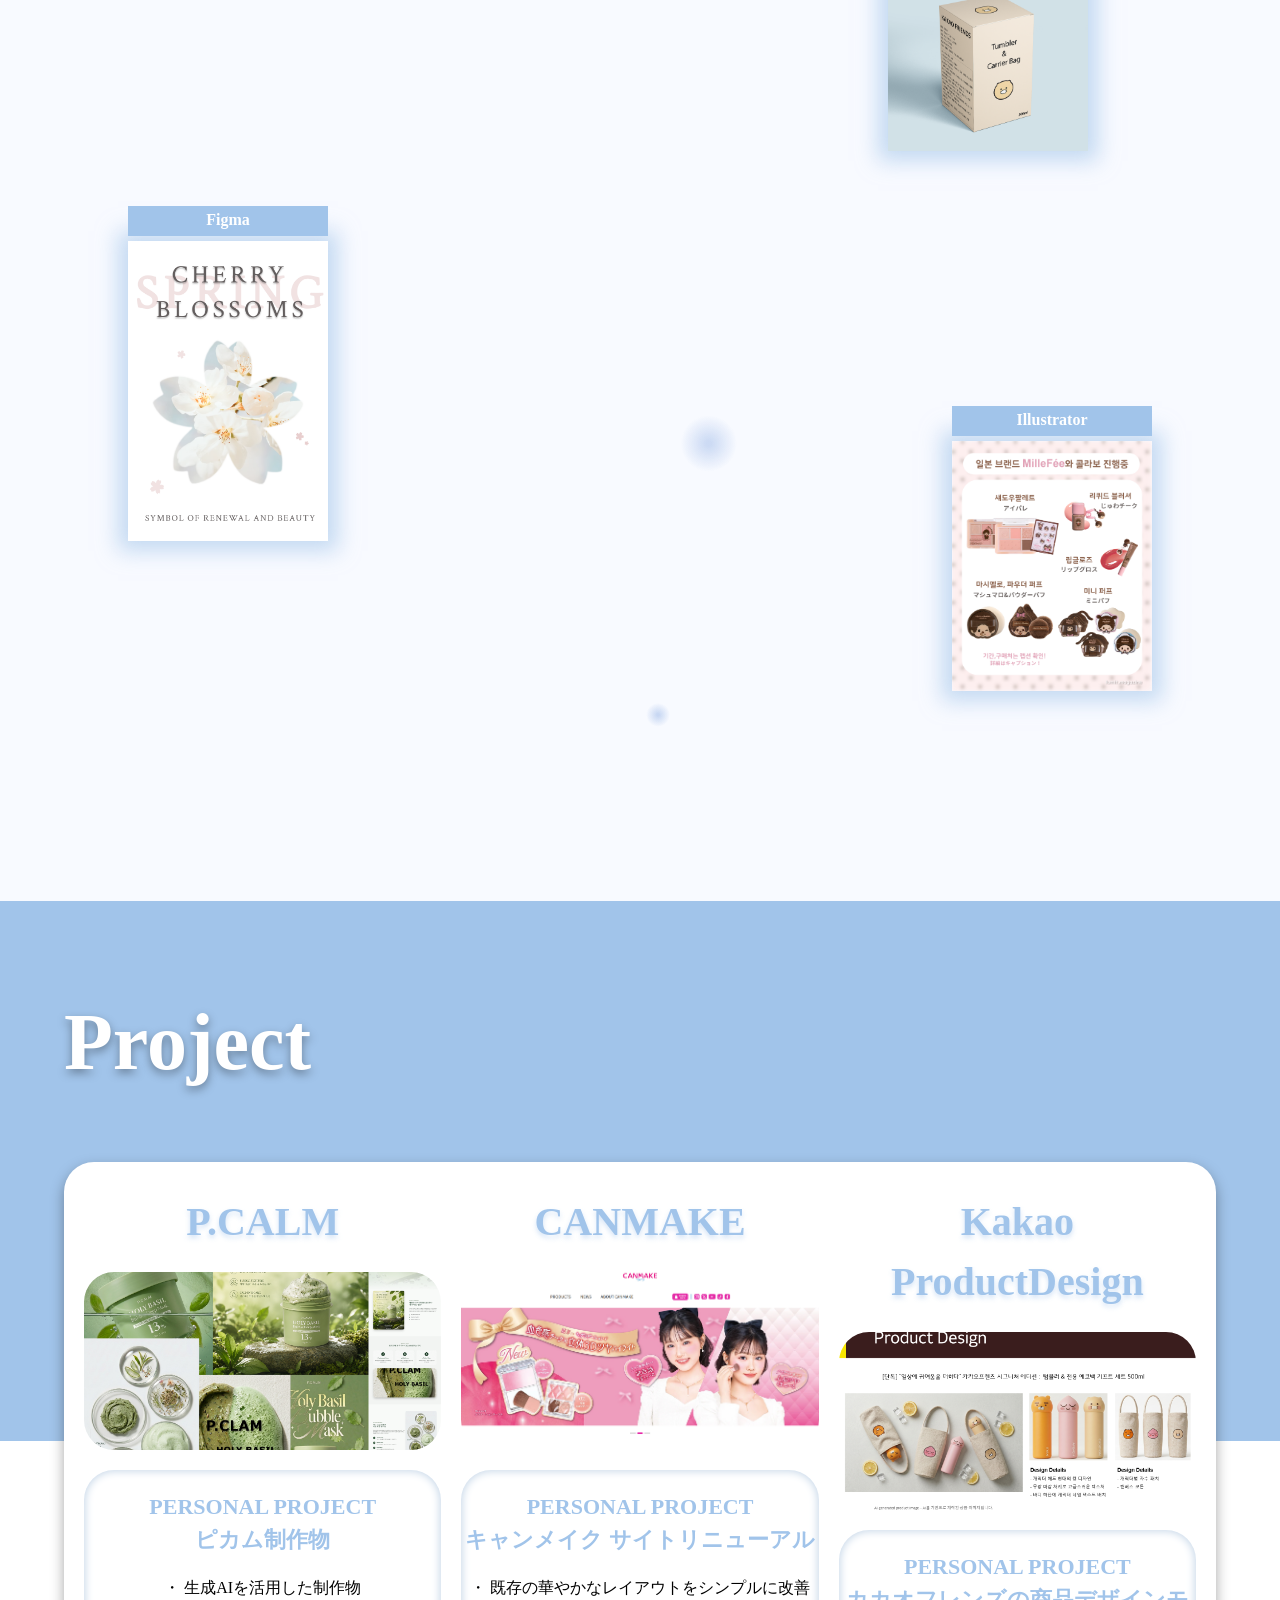
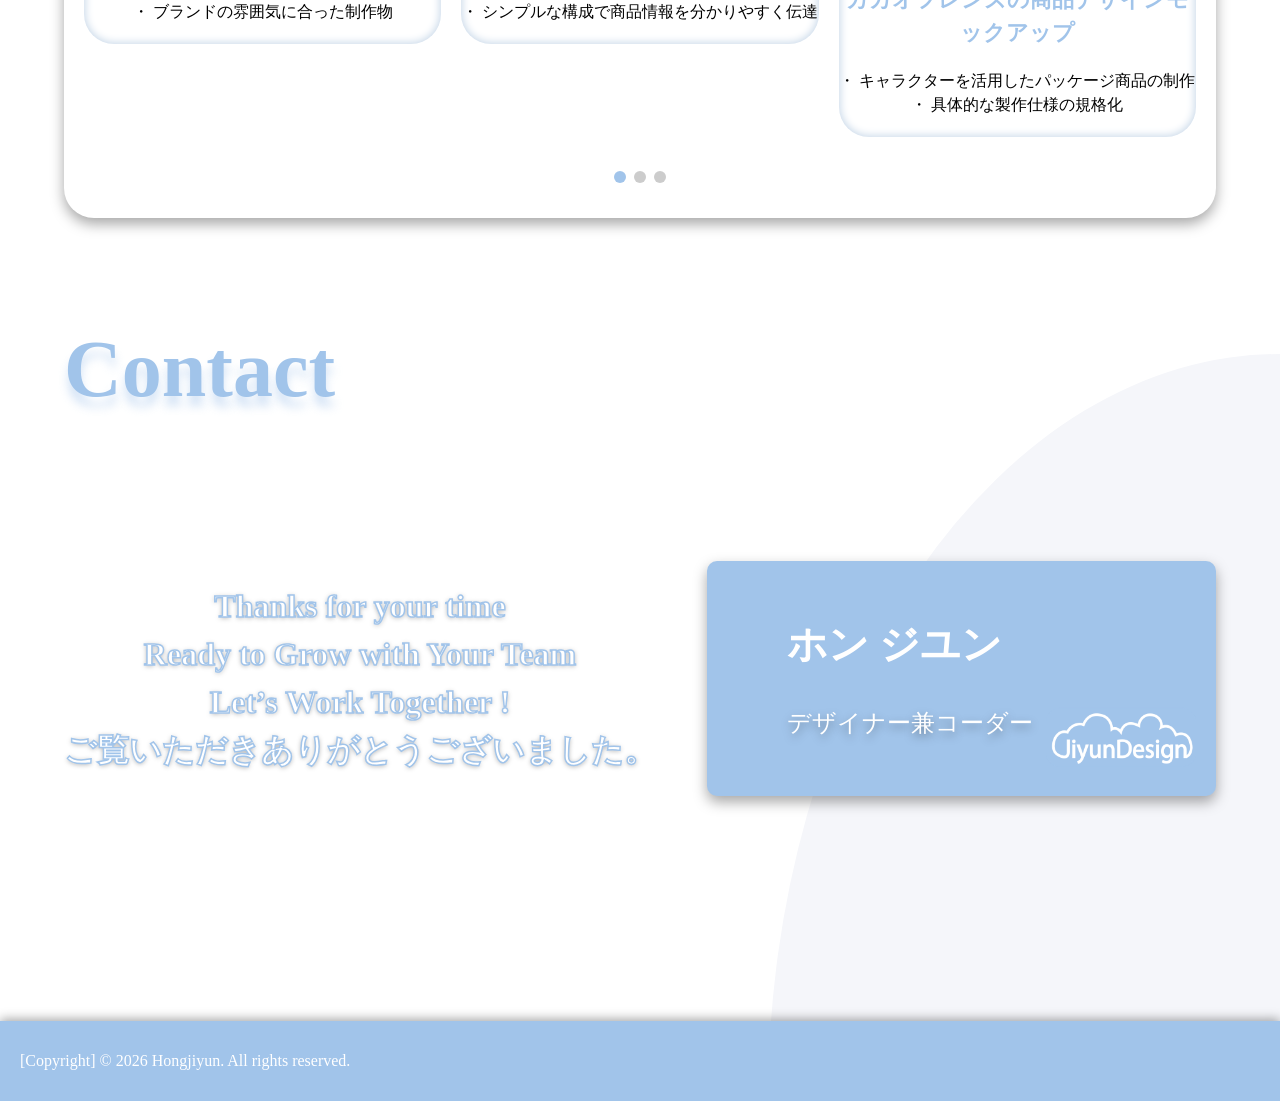
==== commit 0e8282b7: "Add files via upload" ====
--- a/index_jp.html
+++ b/index_jp.html
@@ -60,7 +60,7 @@
             <div class="intro_text text1">責任感</div>
             <div class="intro_text text2">
               企画からデザイン、コーディングまで<br />
-              一貫して担当するWebデザイナー兼コーダー
+              一貫して担当するデザイナー兼コーダー
             </div>
             <div class="intro_text text3">
               マルチに対応可能な <br />デザイナー
@@ -89,15 +89,13 @@
 
             <div class="name_birth_info_textbox">
               <h2 class="name_textbox">
-                ホン ジユン &nbsp;&nbsp;<span>Hong Ji Yun</span>
+                Hong Ji Yun &nbsp;&nbsp;<span>ホン ジユン</span>
               </h2>
               <p class="birth_textbox">
                 2000.02.03 <span style="color: brown">♀</span>
               </p>
               <p class="info_about_textbox">
-                はじめまして。トレンドを的確に捉え、ブランド独自の価値をデザインで表現するWebデザイナー兼コーダー、ホン
-                ジユンです。
-                ブランドの世界観を活かした感覚的なデザインと、ユーザー視点を大切にした最適なアウトプットを提供いたします
+                はじめまして。トレンドを読み取り、人の心を動かすデザインコンテンツを制作します。共感と成果の両方を大切にし、価値のあるコンテンツづくりに取り組みます。
               </p>
             </div>
           </div>
@@ -429,7 +427,7 @@
               </a>
             </div>
 
-            <div class="swiper-slide">
+            <!-- <div class="swiper-slide">
               <a
                 href="https://hongjiyun.github.io/zerowaste/"
                 target="_blank"
@@ -448,7 +446,7 @@
                   </h4>
                 </div>
               </a>
-            </div>
+            </div> -->
 
             <div class="swiper-slide">
               <a
@@ -509,7 +507,7 @@
           <div class="contact_card">
             <div class="card-inner">
               <div class="card-front">
-                ホン ジユン<span>Webデザイナー兼コーダー</span>
+                ホン ジユン<span>デザイナー兼コーダー</span>
               </div>
               <div class="card-back">
                 <div class="contact_card_text">
--- a/css/index.css
+++ b/css/index.css
@@ -814,16 +814,21 @@
   top: 26%;
   left: 10%;
 }
- 
 
 
 .img10{
   top: 35%;
   right: 20%;
 }
+
 .img11{
  bottom: 7%;
   right: 10%;
+}
+
+.img12{
+ top: 13%;
+  left: 20%;
 }
 
 
@@ -946,12 +951,13 @@
   border-radius: 30px;
 }
 
-.swiper_img_box1{background-image: url(../img/canmake_s.png);}
-.swiper_img_box2{background-image: url(../img/page5.PNG);}
-.swiper_img_box3{background-image: url(../img/veltrix.png);}
-.swiper_img_box4{background-image: url(../img/valorant_s.png);}
-.swiper_img_box5{background-image: url(../img/leeum_s.png);}
-.swiper_img_box6{background-image: url(../img/zerowaste_s.png);}
+.swiper_img_box1{background-image: url(../img/pcalm.png);}
+.swiper_img_box2{background-image: url(../img/canmake_s.png);}
+.swiper_img_box3{background-image: url(../img/page5.PNG);}
+.swiper_img_box4{background-image: url(../img/veltrix.png);}
+.swiper_img_box5{background-image: url(../img/valorant_s.png);}
+.swiper_img_box6{background-image: url(../img/leeum_s.png);}
+.swiper_img_box7{background-image: url(../img/zerowaste_s.png);}
 
 
 
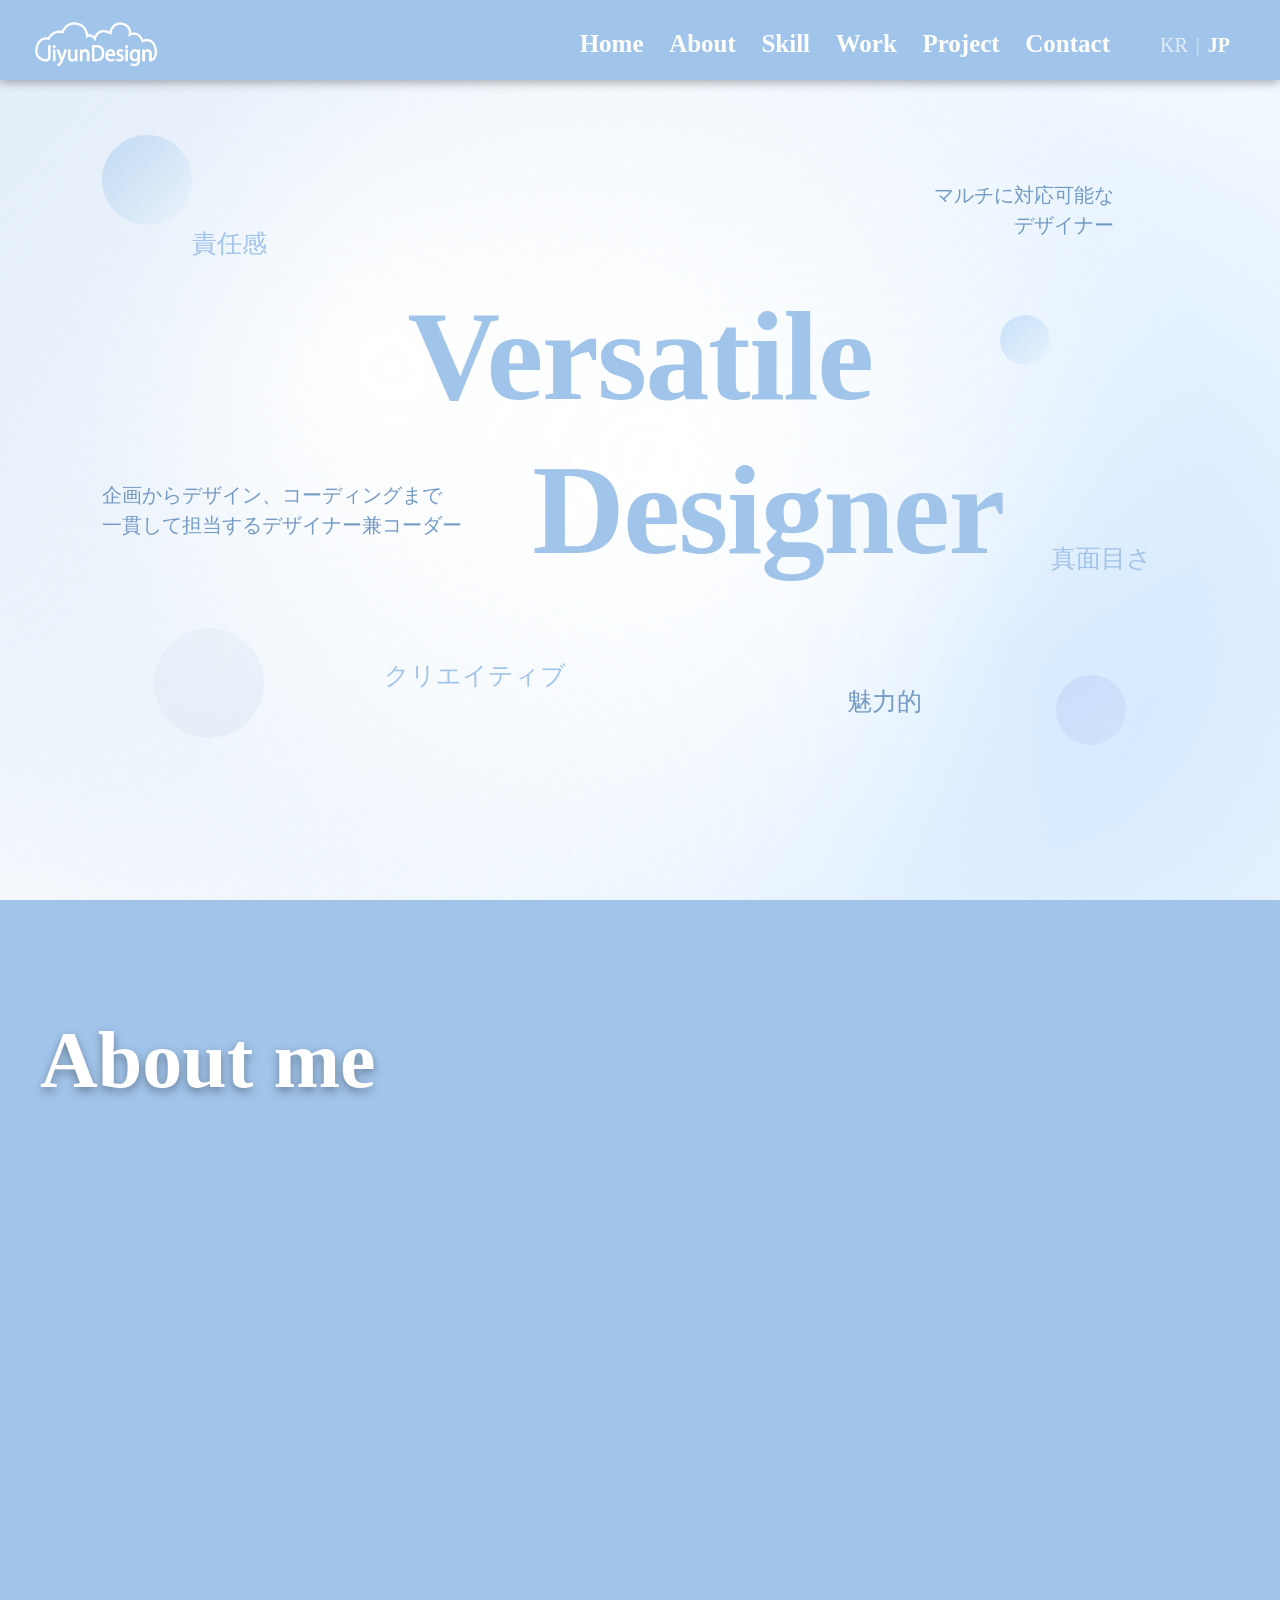
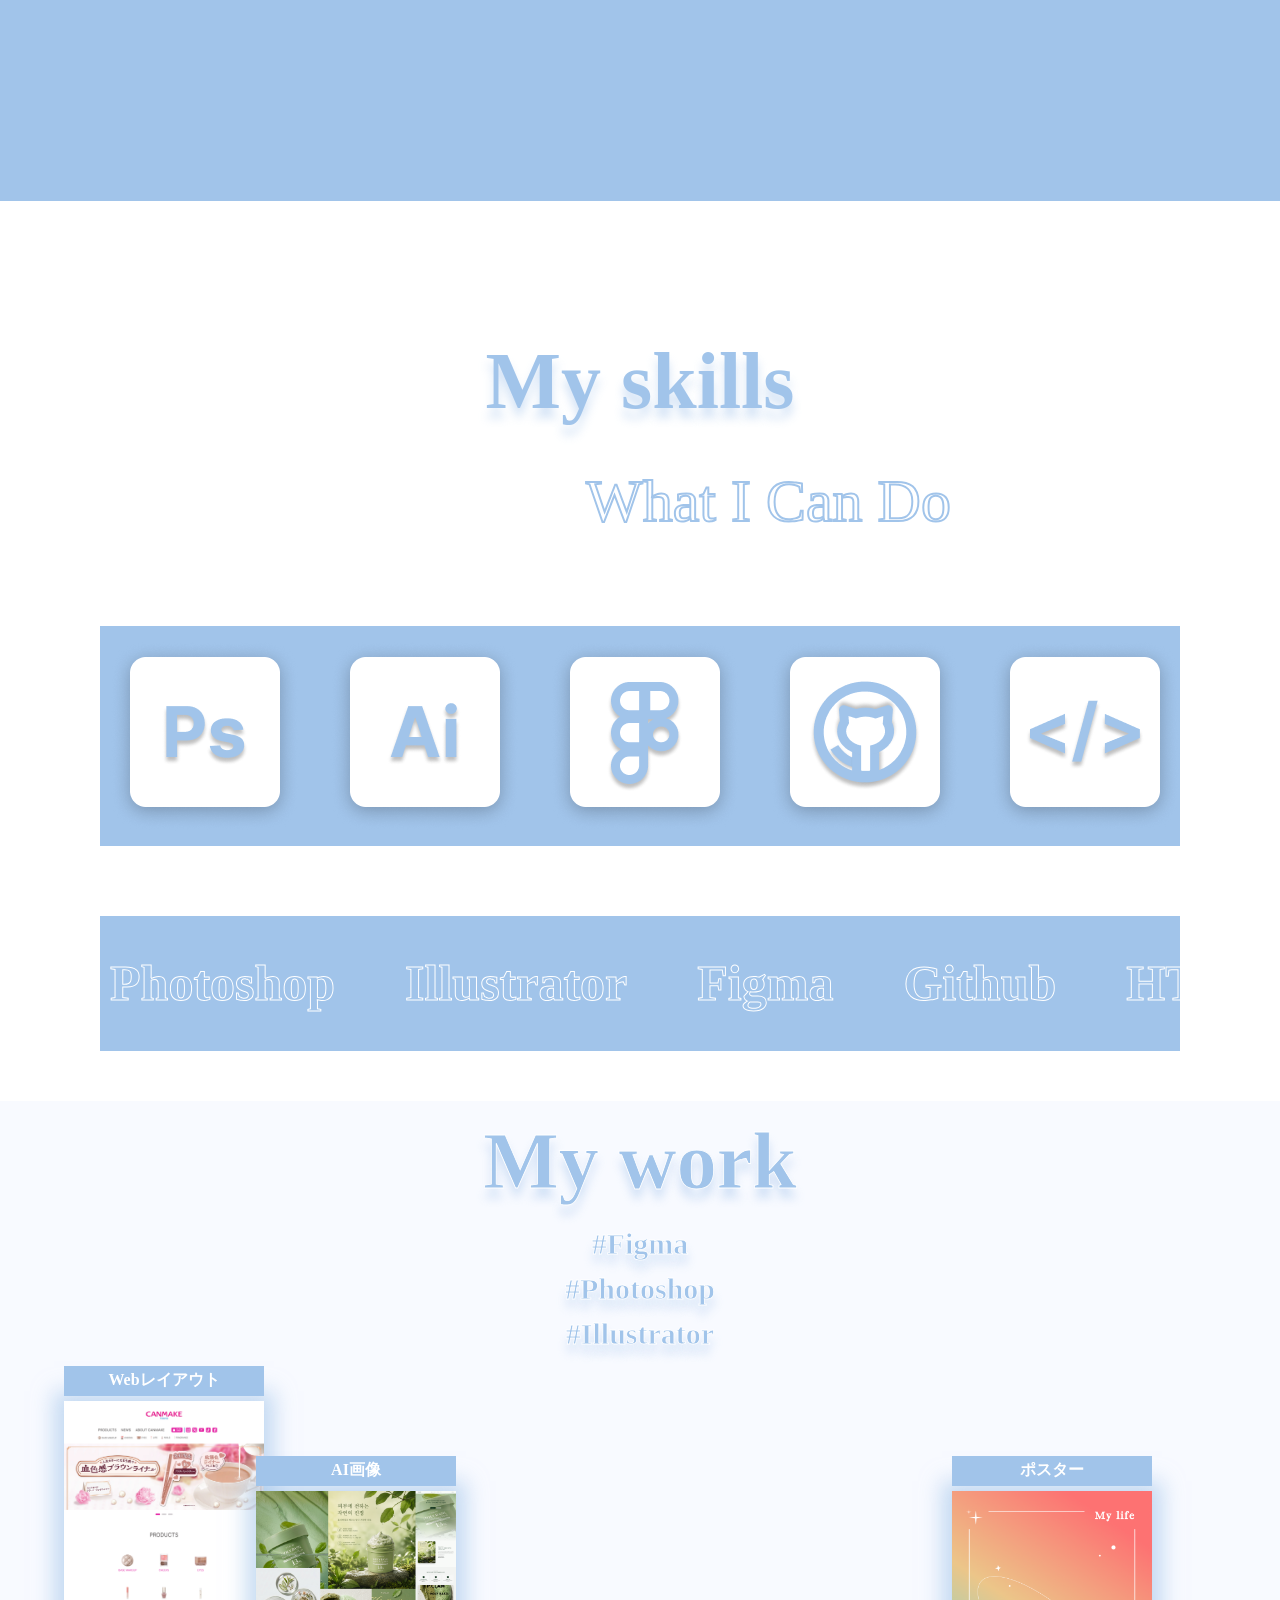
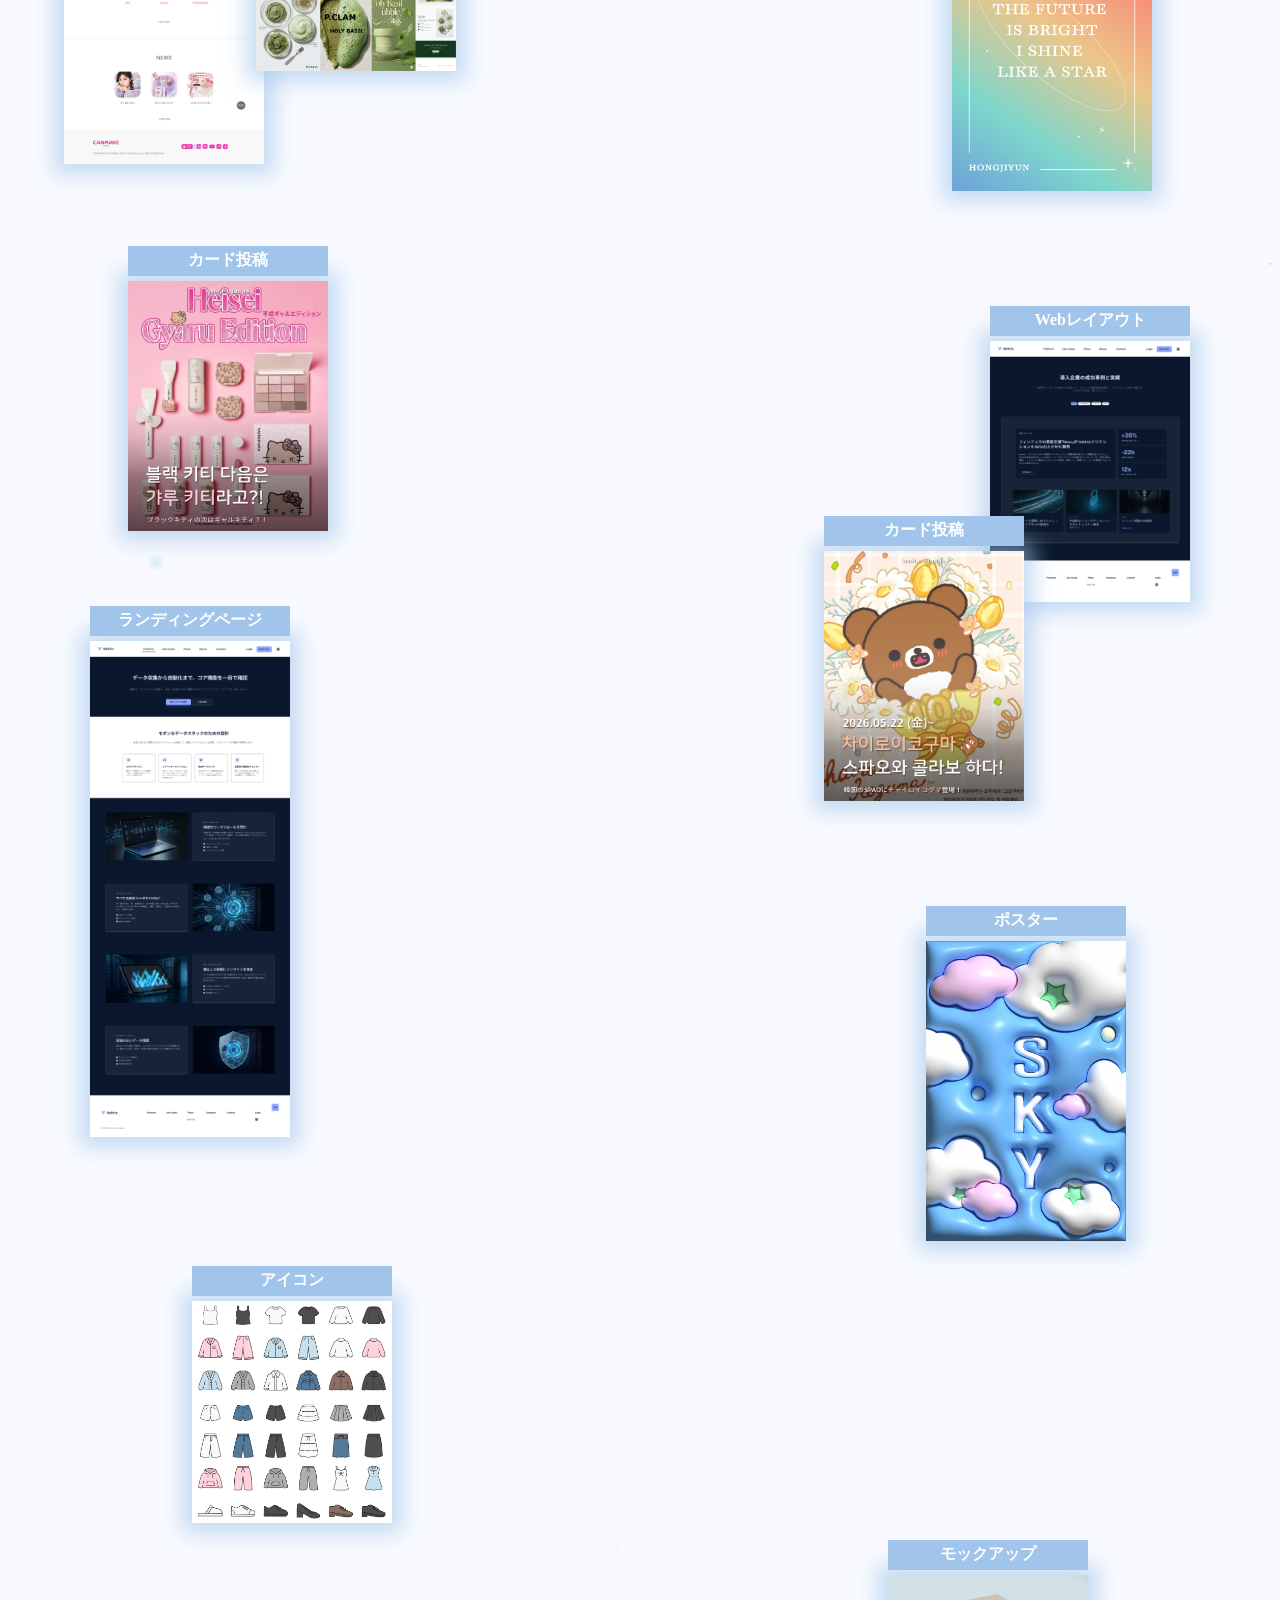
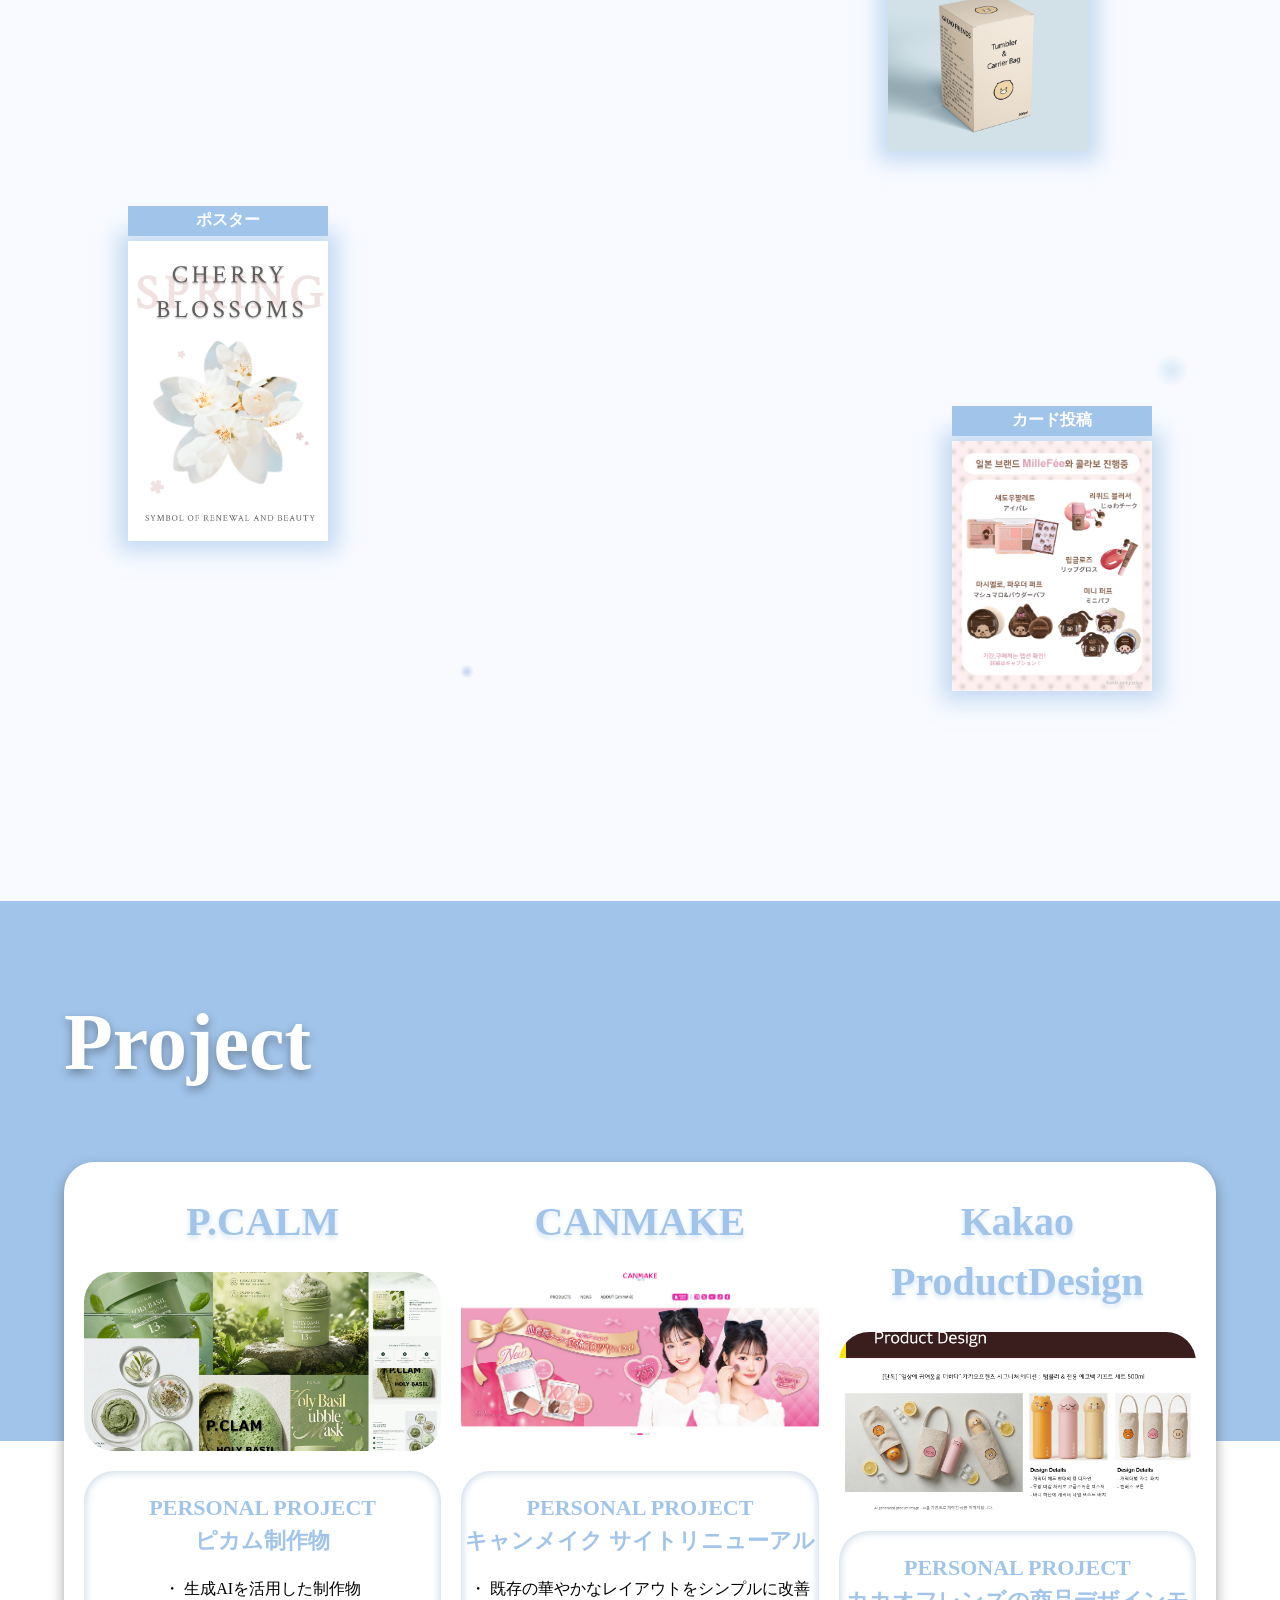
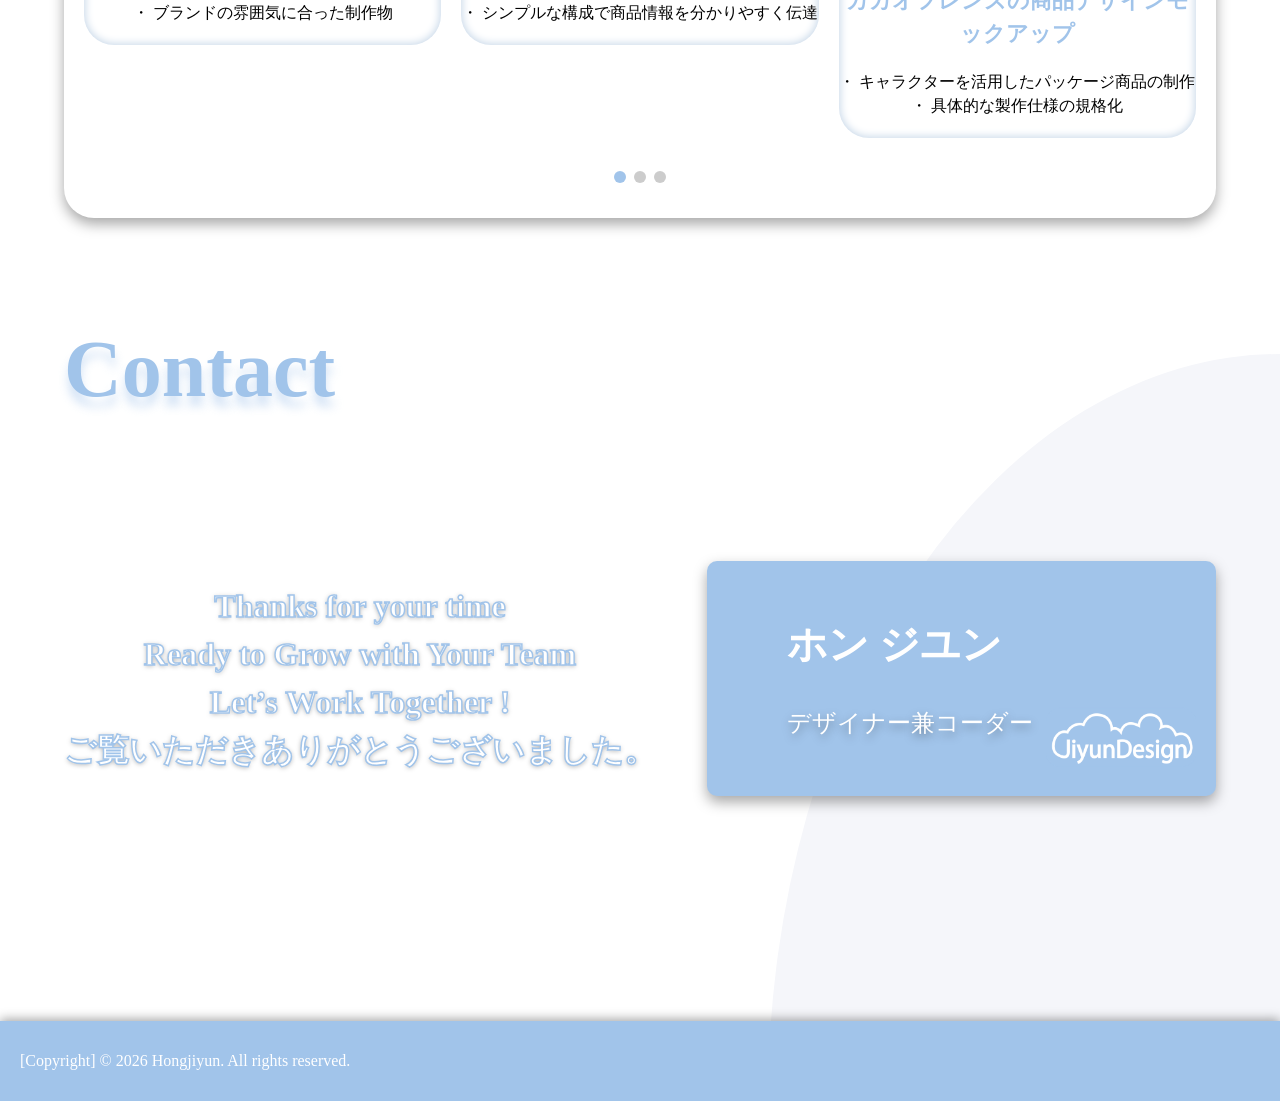
==== commit a65168ec: "Add files via upload" ====
--- a/index_jp.html
+++ b/index_jp.html
@@ -167,9 +167,9 @@
             <div class="card">
               <img src="./img/skils_icon/CSS3.png" alt="CSS3" />
             </div>
-            <div class="card">
+            <!-- <div class="card">
               <img src="./img/skils_icon/jQuery.png" alt="jQuery" />
-            </div>
+            </div> -->
             <div class="card">
               <img src="./img/skils_icon/javaScript.png" alt="javaScript" />
             </div>
@@ -194,9 +194,9 @@
             <div class="card">
               <img src="./img/skils_icon/CSS3.png" alt="CSS3" />
             </div>
-            <div class="card">
+            <!-- <div class="card">
               <img src="./img/skils_icon/jQuery.png" alt="jQuery" />
-            </div>
+            </div> -->
             <div class="card">
               <img src="./img/skils_icon/javaScript.png" alt="javaScript" />
             </div>
@@ -211,7 +211,7 @@
             <div class="card_bottom">Github</div>
             <div class="card_bottom">HTML5</div>
             <div class="card_bottom">CSS3</div>
-            <div class="card_bottom">jQuery</div>
+            <!-- <div class="card_bottom">jQuery</div> -->
             <div class="card_bottom">javaScript</div>
           </div>
 
@@ -222,7 +222,7 @@
             <div class="card_bottom">Github</div>
             <div class="card_bottom">HTML5</div>
             <div class="card_bottom">CSS3</div>
-            <div class="card_bottom">jQuery</div>
+            <!-- <div class="card_bottom">jQuery</div> -->
             <div class="card_bottom">javaScript</div>
           </div>
         </div>
@@ -238,59 +238,59 @@
         </div>
 
         <div class="work_img img1">
-          <div class="work_img_name">Figma</div>
+          <div class="work_img_name">Webレイアウト</div>
           <img src="./img/canmake_figma.png" alt="" />
         </div>
 
         <div class="work_img img2">
-          <div class="work_img_name">Illustrator</div>
+          <div class="work_img_name">ポスター</div>
           <img src="./img/sky_ai.png" alt="" />
         </div>
 
         <div class="work_img img3">
-          <div class="work_img_name">Figma</div>
+          <div class="work_img_name">ポスター</div>
           <img src="./img/mylife2.png" alt="" />
         </div>
 
         <div class="work_img img4">
-          <div class="work_img_name">Figma</div>
+          <div class="work_img_name">ポスター</div>
           <img src="./img/cherryblossoms.png" alt="" />
         </div>
 
         <div class="work_img img5">
-          <div class="work_img_name">Illustrator</div>
+          <div class="work_img_name">アイコン</div>
           <img src="./img/clothes.jpg" alt="" />
         </div>
 
         <div class="work_img img6">
-          <div class="work_img_name">Photoshop</div>
+          <div class="work_img_name">モックアップ</div>
           <img src="./img/box_mokup.png" alt="" />
         </div>
 
         <div class="work_img img7">
-          <div class="work_img_name">Figma</div>
+          <div class="work_img_name">ランディングページ</div>
           <img src="./img/veltrix_features.png" alt="" />
         </div>
 
         <div class="work_img img8">
-          <div class="work_img_name">Figma</div>
+          <div class="work_img_name">Webレイアウト</div>
           <img src="./img/plans_page.png" alt="" />
         </div>
 
         <div class="work_img img9">
-          <div class="work_img_name">Illustrator</div>
+          <div class="work_img_name">カード投稿</div>
           <img src="./img/cardnew1.png" alt="" />
         </div>
         <div class="work_img img10">
-          <div class="work_img_name">Illustrator</div>
+          <div class="work_img_name">カード投稿</div>
           <img src="./img/cardnew2.png" alt="" />
         </div>
         <div class="work_img img11">
-          <div class="work_img_name">Illustrator</div>
+          <div class="work_img_name">カード投稿</div>
           <img src="./img/cardnew3.png" alt="" />
         </div>
         <div class="work_img img12">
-          <div class="work_img_name">AI</div>
+          <div class="work_img_name">AI画像</div>
           <img src="./img/pcalm.png" alt="" />
         </div>
       </section>
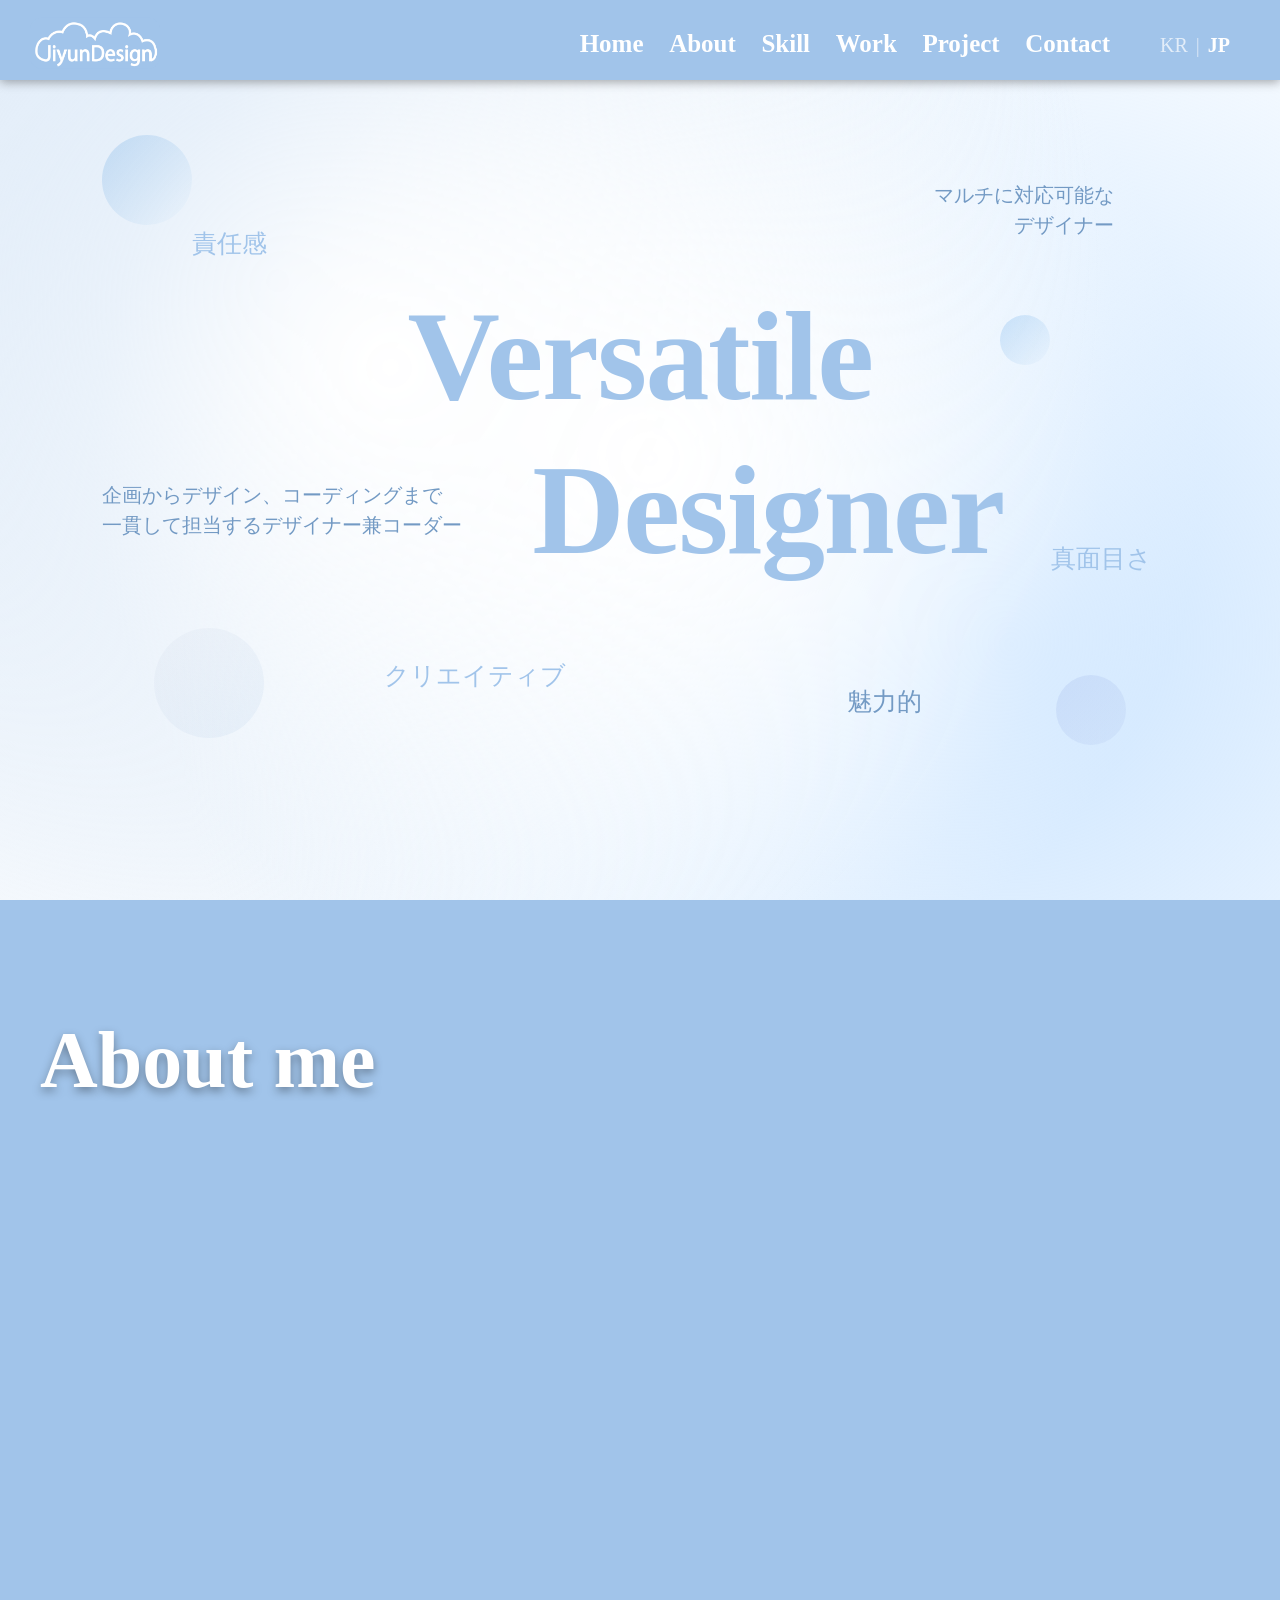
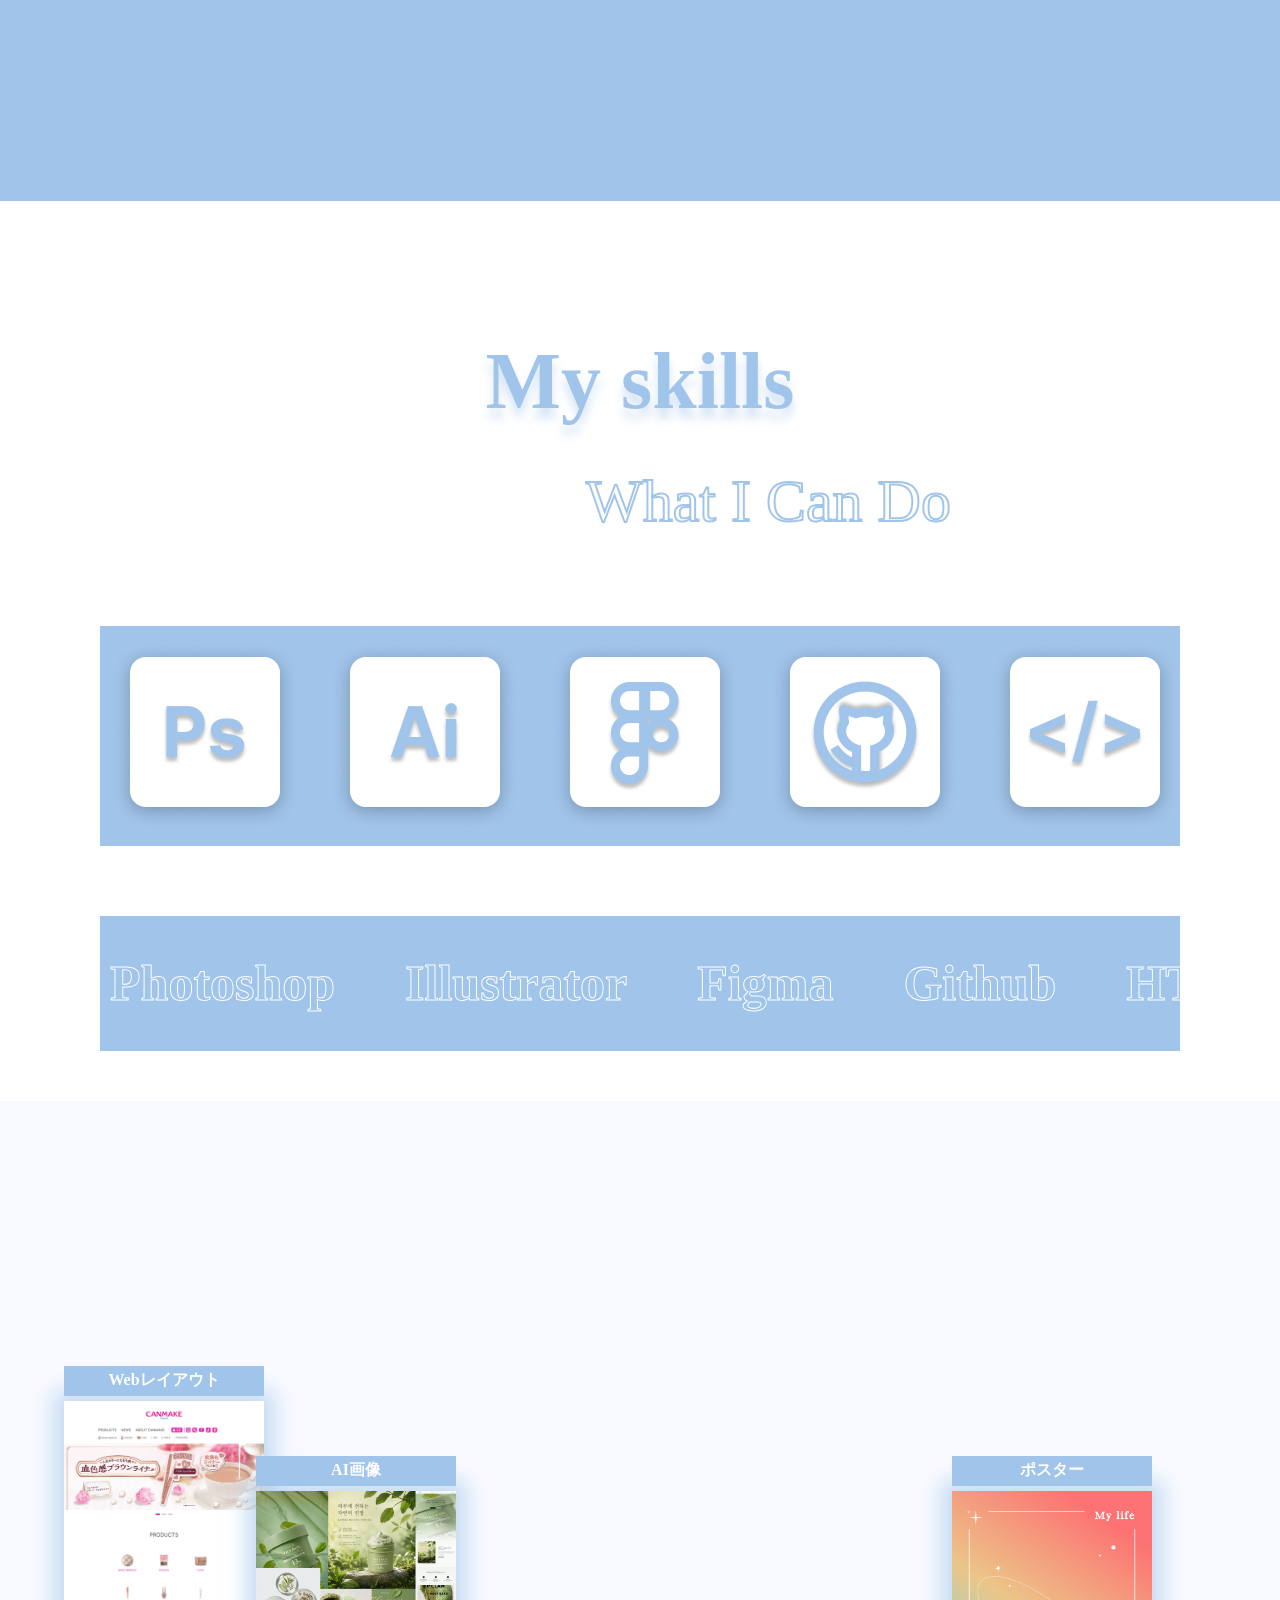
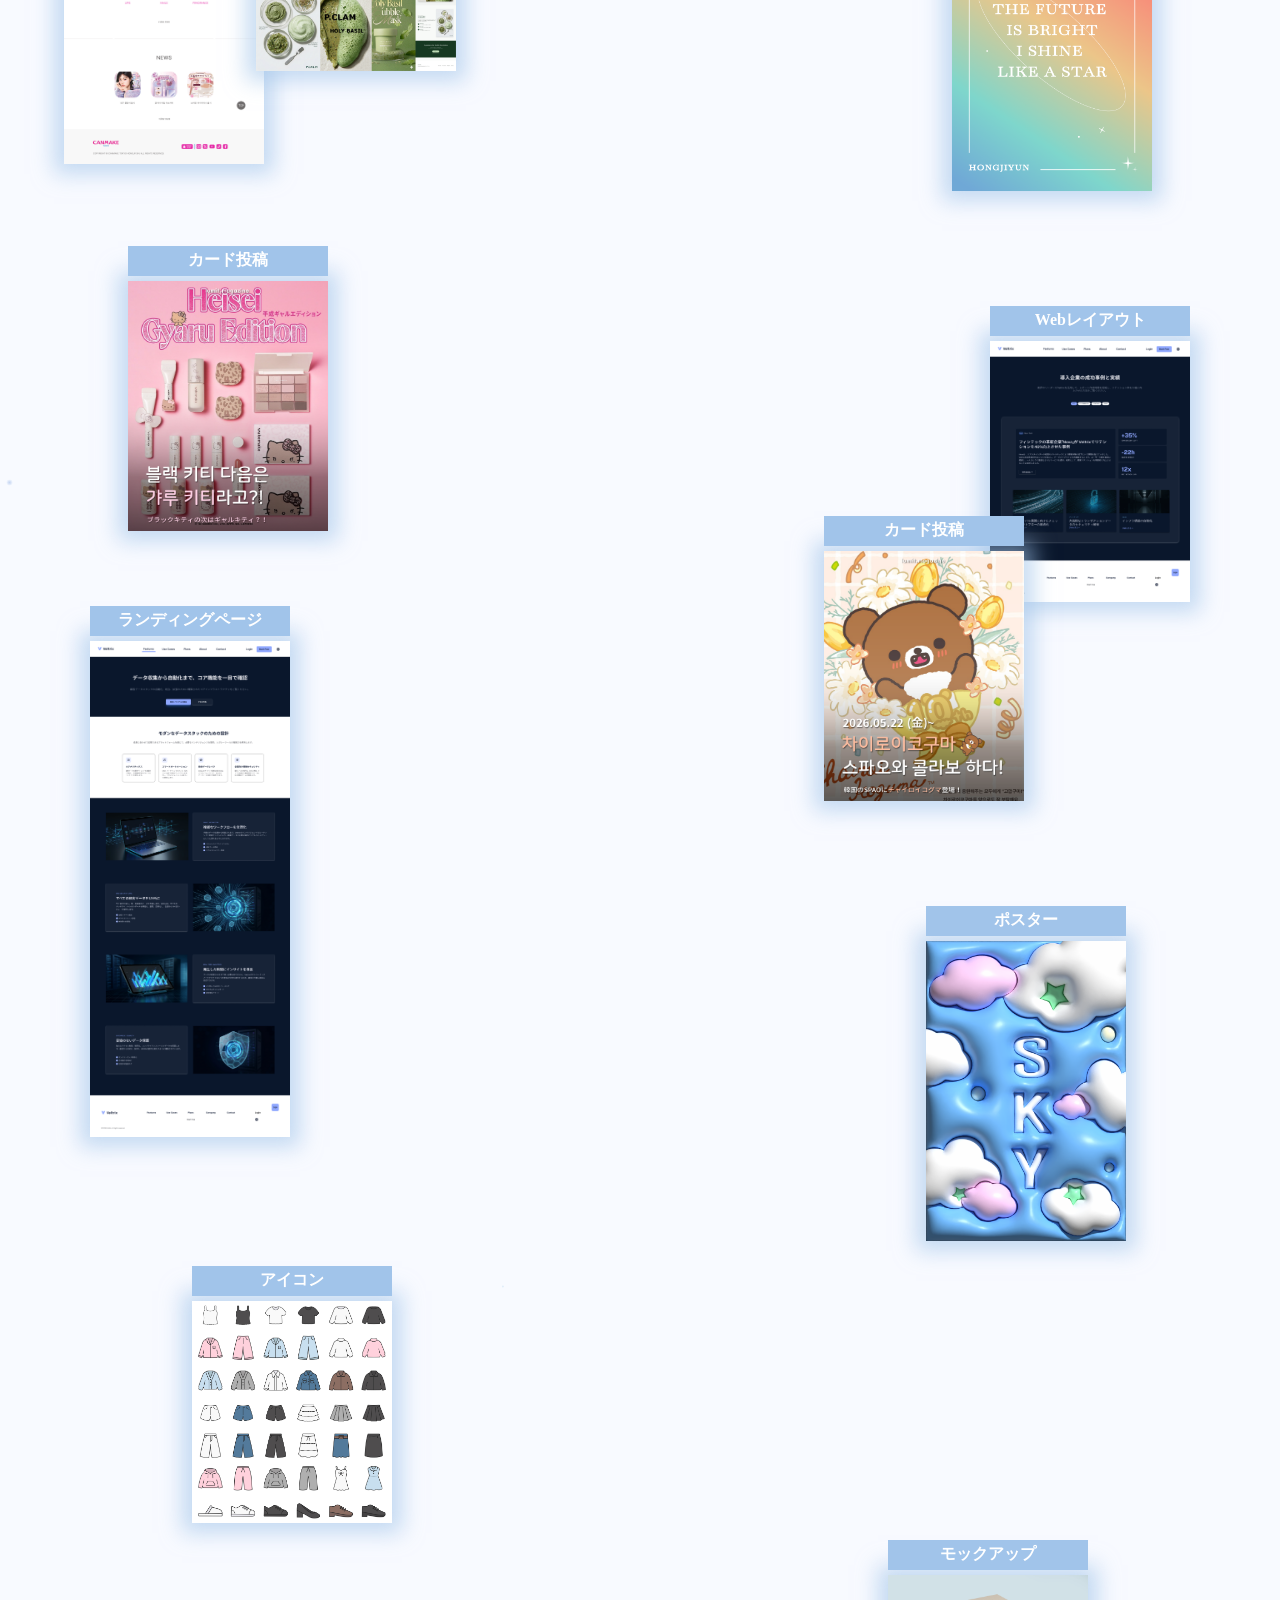
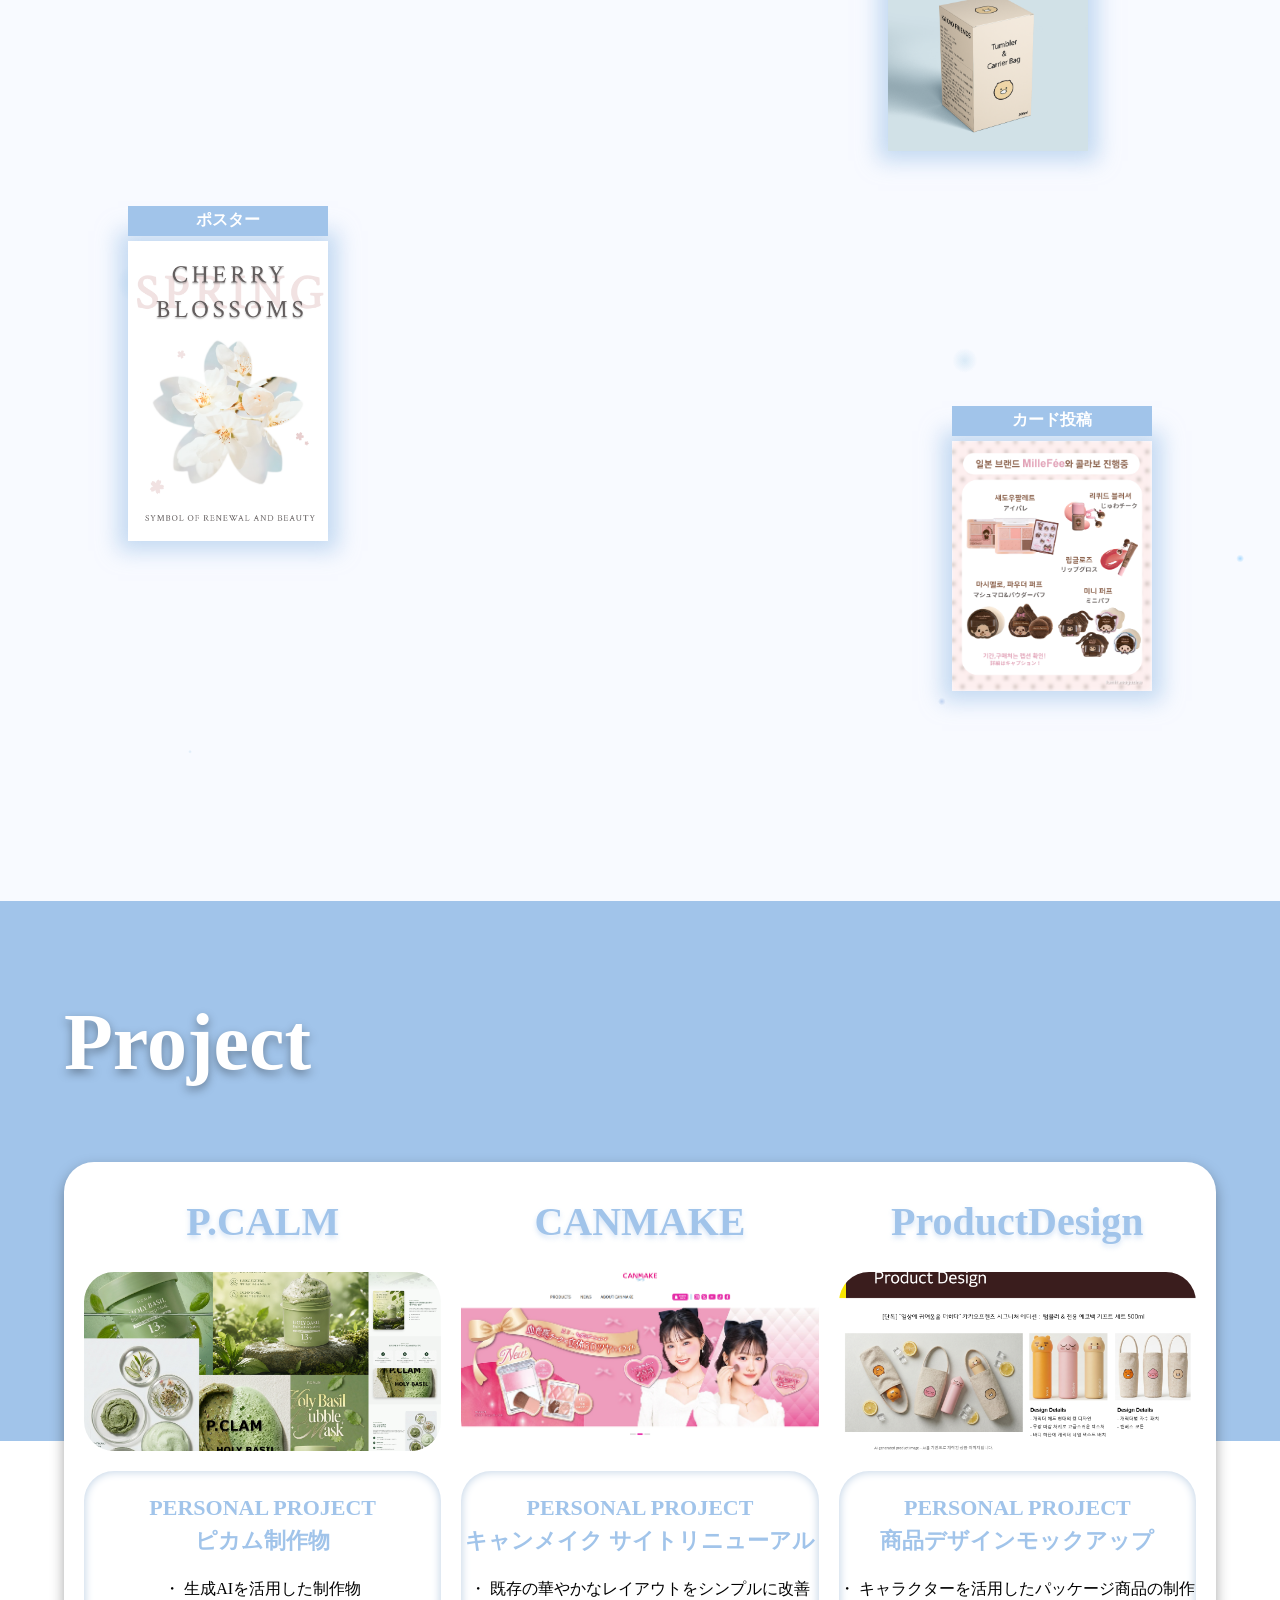
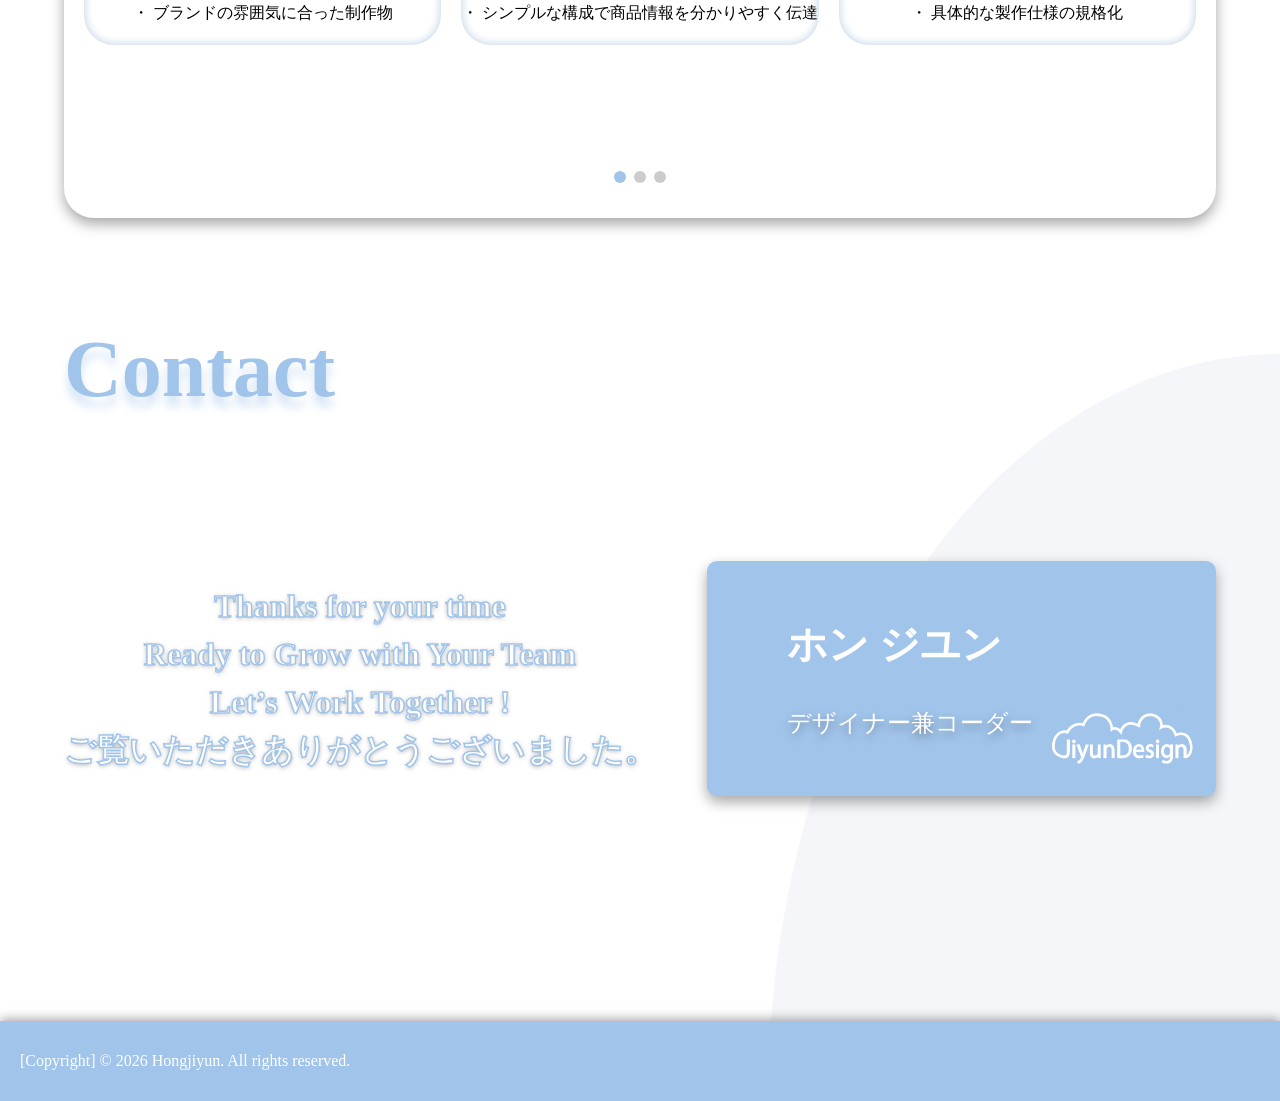
==== commit 19d64045: "Add files via upload" ====
--- a/index_jp.html
+++ b/index_jp.html
@@ -349,12 +349,12 @@
                 target="_blank"
                 class="mainbox_link"
               >
-                <div class="swiper_tilte">Kakao ProductDesign</div>
+                <div class="swiper_tilte">ProductDesign</div>
                 <div class="swiper_img_box swiper_img_box3"></div>
                 <div class="swiper_about_box">
                   <div class="swiper_about">
                     PERSONAL PROJECT <br />
-                    カカオフレンズの商品デザインモックアップ
+                    商品デザインモックアップ
                   </div>
                   <h4>
                     ・ キャラクターを活用したパッケージ商品の制作<br />
